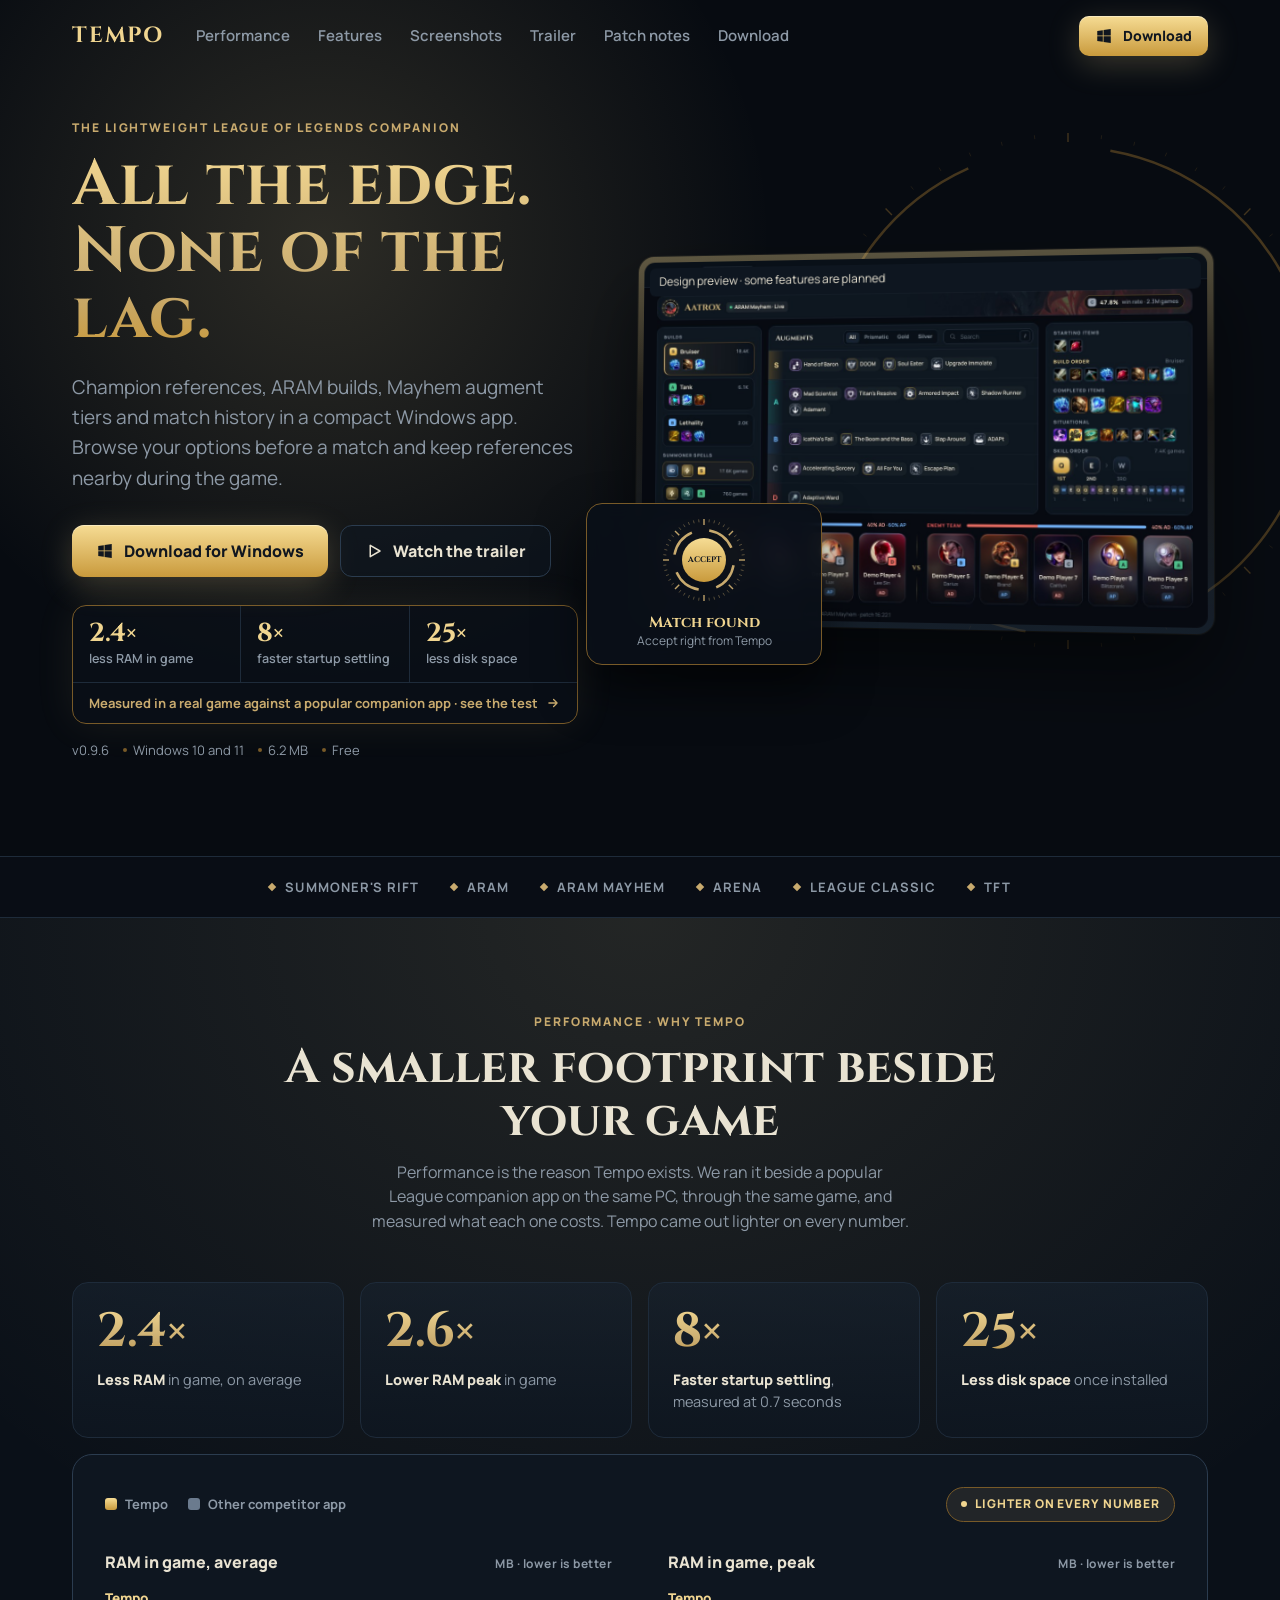
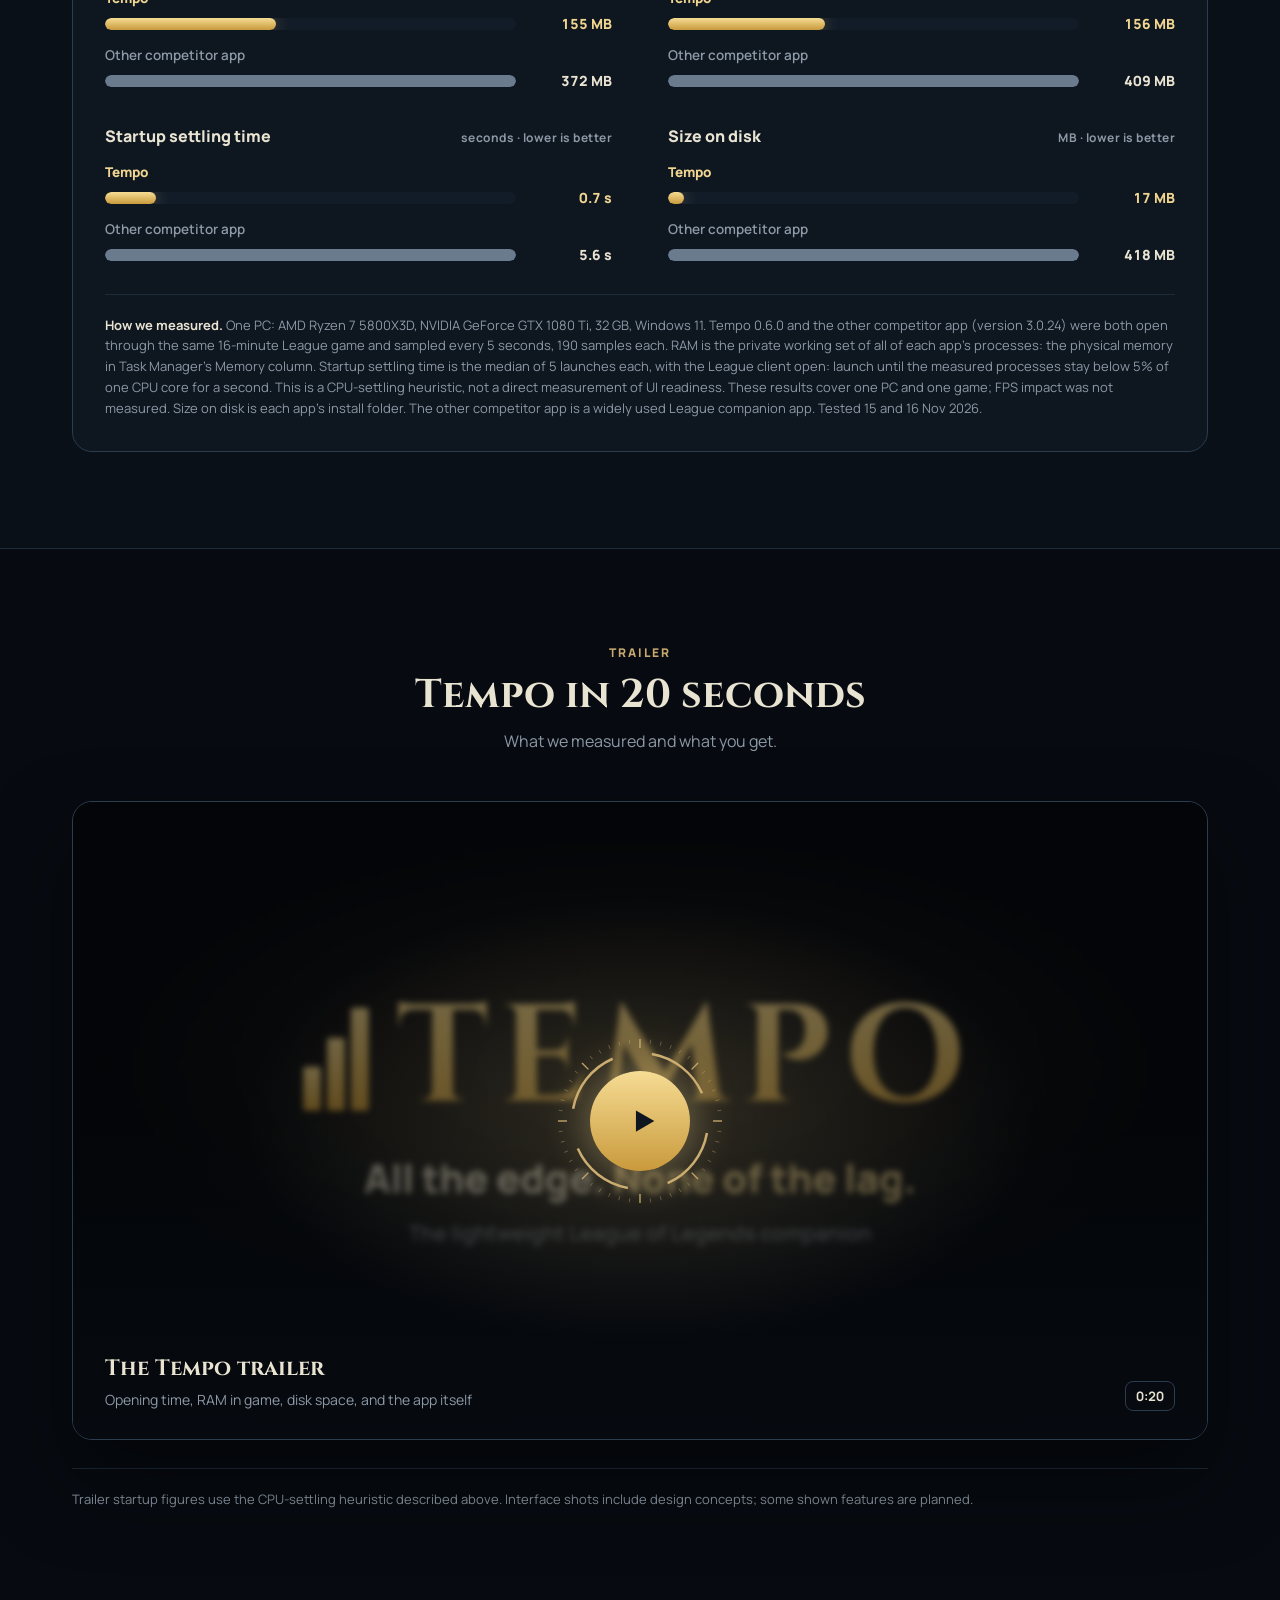
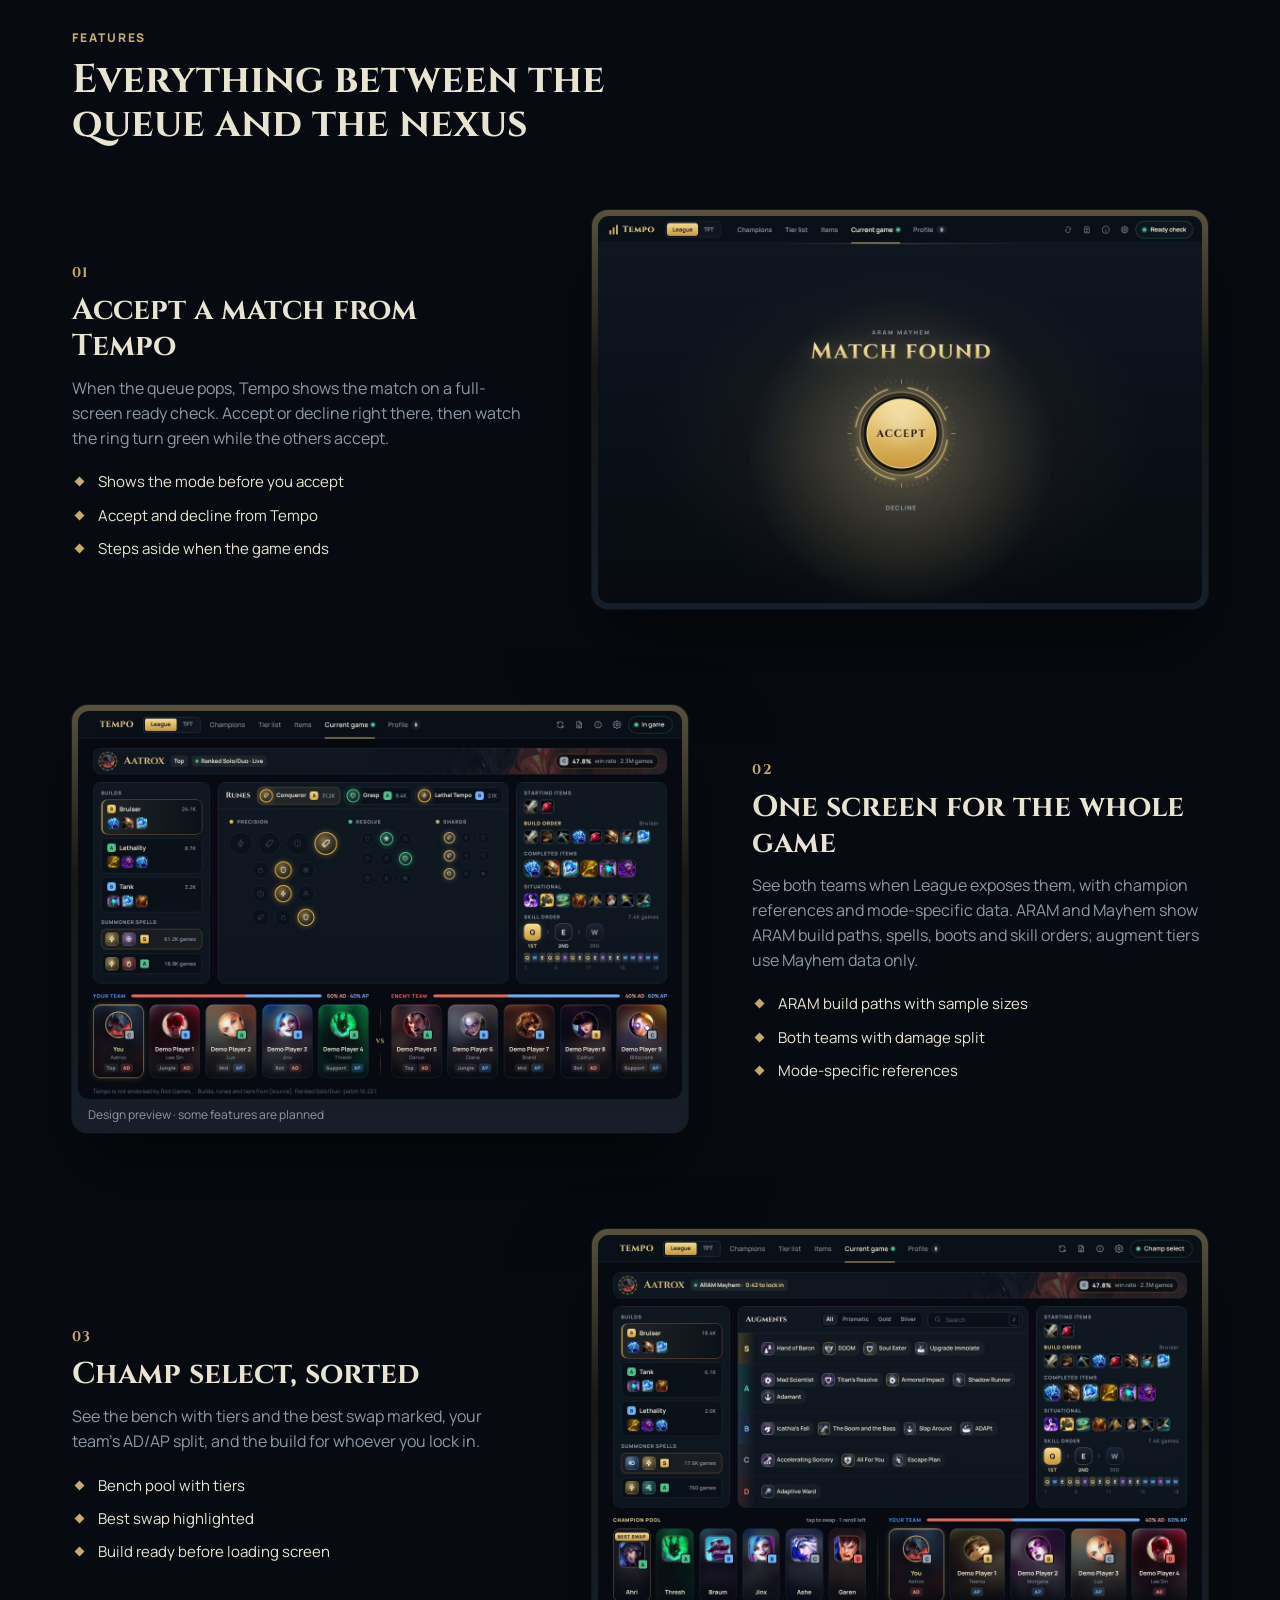
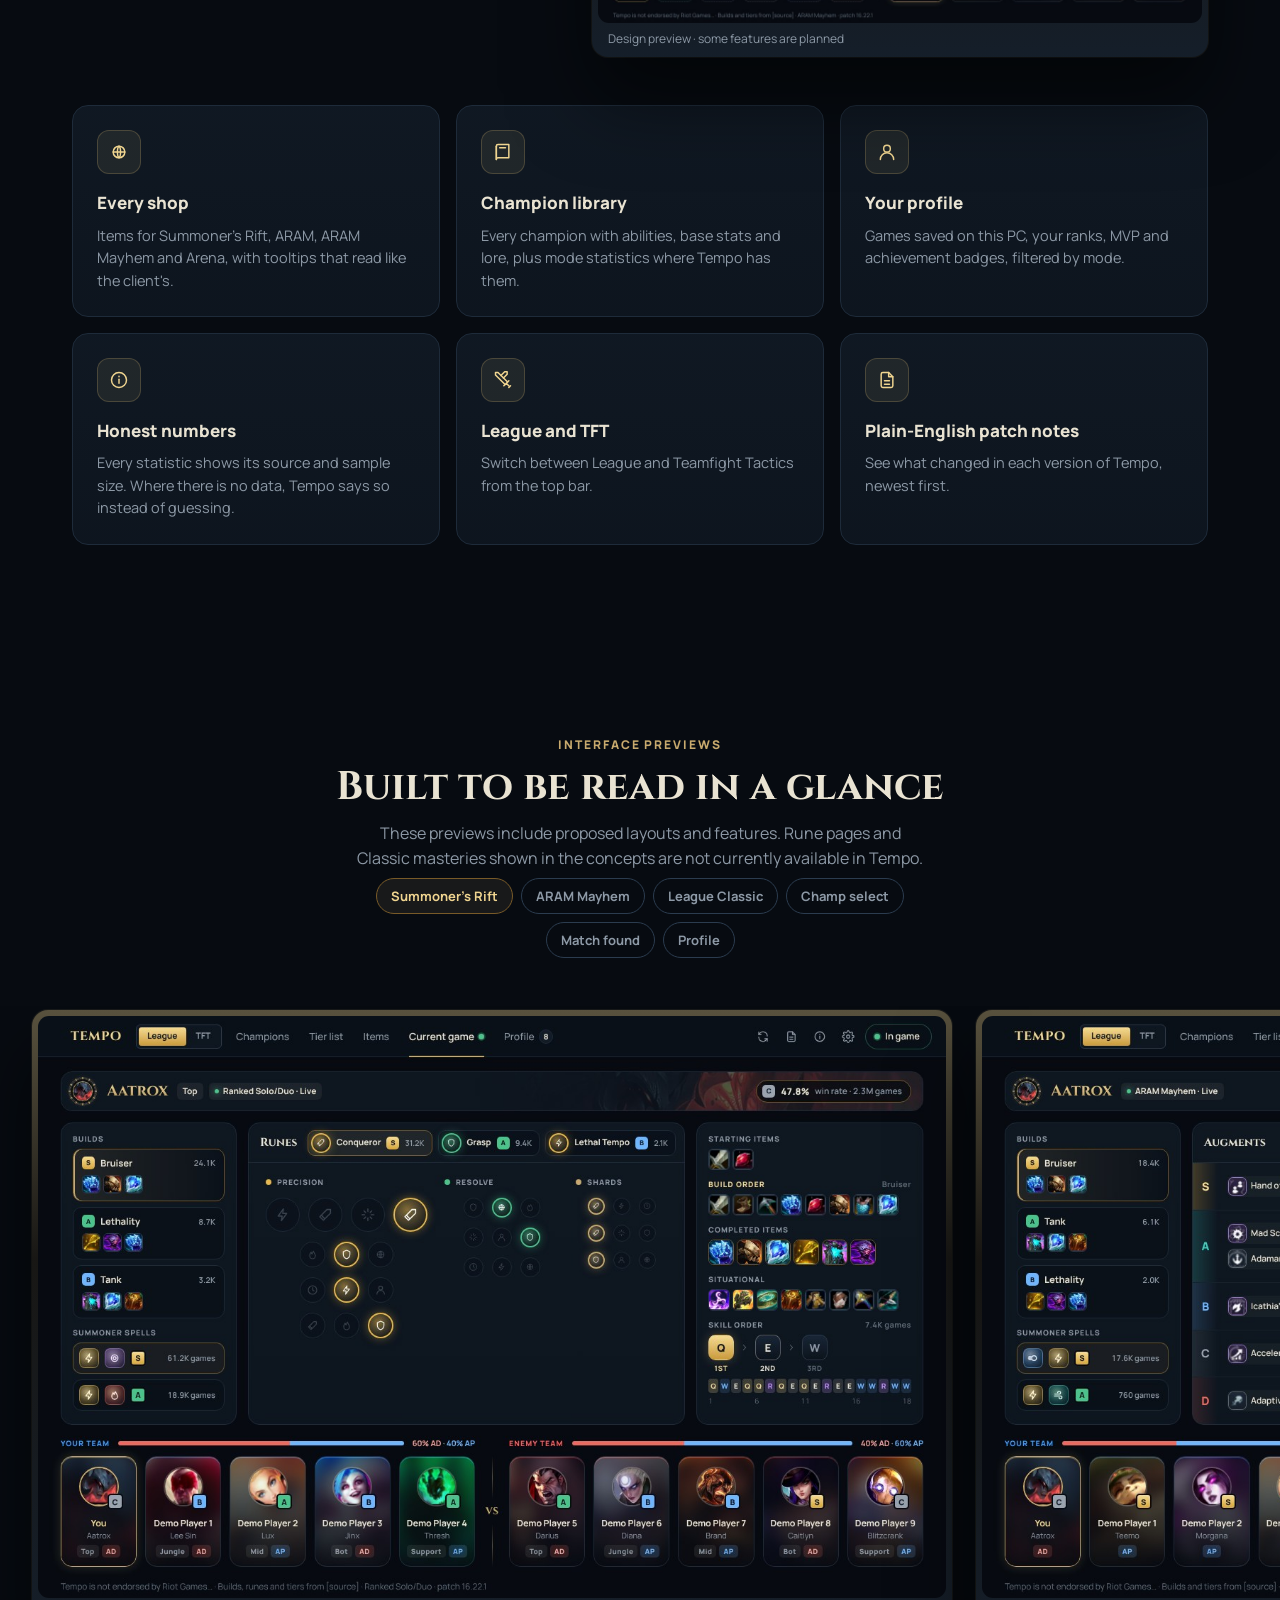
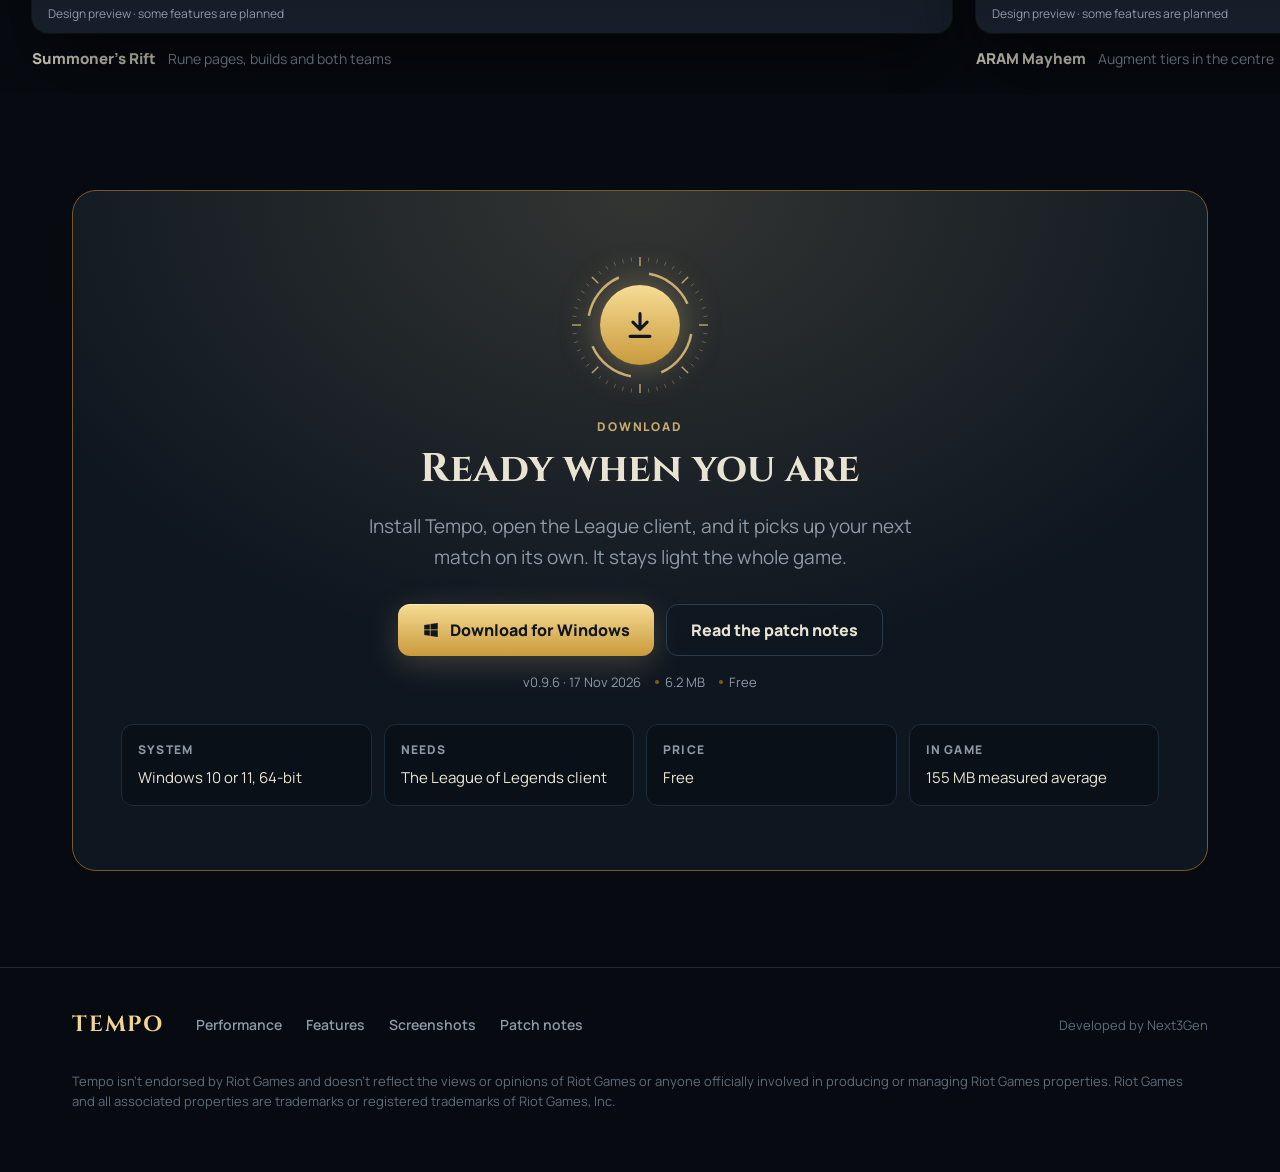
==== index.html @ dfb894b4 "Landing page from tempo be89fff" ====
<!doctype html>
<html lang="en">
<head>
<meta charset="utf-8">
<meta name="viewport" content="width=device-width, initial-scale=1">
<title>Tempo · the lightweight League of Legends companion</title>
<meta name="description" content="Tempo is a free, lightweight League of Legends companion for Windows: champion references, ARAM builds, Mayhem augment tiers and match history.">
<link rel="icon" href="img/icon.png">
<link rel="stylesheet" href="style.css">
</head>
<body>

<div class="lp-root"><div class="lp"><header class="wrap nav"><a class="brand" href="#top" aria-label="Tempo home">TEMPO</a>
<nav class="nav-links" aria-label="Sections"><a href="#performance">Performance</a><a href="#features">Features</a><a href="#screens">Screenshots</a><a href="#trailer">Trailer</a><a href="patch-notes.html">Patch notes</a><a href="#download">Download</a></nav>
<a class="btn btn-gold btn-sm" href="#download"><svg viewBox="0 0 24 24" aria-hidden="true" fill="currentColor"><path d="M3 5.2 10.4 4.2v7.2H3zM11.4 4.05 21 2.7v8.7h-9.6zM3 12.4h7.4v7.3L3 18.7zM11.4 12.4H21v8.9l-9.6-1.35z"></path></svg>Download</a></header><section class="hero" id="top"><div class="wrap hero-grid">
<div><p class="eyebrow">The lightweight League of Legends companion</p>
<h1 class="h1">All the edge. None of the lag.</h1>
<p class="lead">Champion references, ARAM builds, Mayhem augment tiers and match history in a compact Windows app. Browse your options before a match and keep references nearby during the game.</p>
<div class="ctas"><a class="btn btn-gold " href="https://github.com/ivanhirskyy/tempo-releases/releases/download/v0.9.6/Tempo_0.9.6_x64-setup.exe"><svg viewBox="0 0 24 24" aria-hidden="true" fill="currentColor"><path d="M3 5.2 10.4 4.2v7.2H3zM11.4 4.05 21 2.7v8.7h-9.6zM3 12.4h7.4v7.3L3 18.7zM11.4 12.4H21v8.9l-9.6-1.35z"></path></svg>Download for Windows</a><a class="btn btn-ghost" href="#trailer"><svg viewBox="0 0 24 24" aria-hidden="true" fill="none" stroke="currentColor" stroke-width="2" stroke-linejoin="round"><path d="M7 4.5v15l13-7.5z"></path></svg>Watch the trailer</a></div>
<a class="proof" href="#performance"><span class="pi"><b>2.4×</b><small>less RAM in game</small></span><span class="pi"><b>8×</b><small>faster startup settling</small></span><span class="pi"><b>25×</b><small>less disk space</small></span><span class="pl">Measured in a real game against a popular companion app · see the test<svg viewBox="0 0 24 24" aria-hidden="true" fill="none" stroke="currentColor" stroke-width="2.2" stroke-linecap="round" stroke-linejoin="round"><path d="M5 12h14M13 6l6 6-6 6"></path></svg></span></a>
<div class="meta"><span>v0.9.6</span><span>Windows 10 and 11</span><span>6.2 MB</span><span>Free</span></div>
<p class="phone-note">On your phone? Open this page on your Windows PC to install.</p></div>
<div class="hero-vis"><svg class="ring-bg" viewBox="0 0 520 520" width="520" height="520" aria-hidden="true" style="display:block"><line x1="260.00" y1="11.00" x2="260.00" y2="2.00" stroke="currentColor" stroke-opacity="0.95" stroke-width="1.4"></line><line x1="293.15" y1="8.17" x2="293.68" y2="4.21" stroke="currentColor" stroke-opacity="0.4" stroke-width="1"></line><line x1="325.74" y1="14.65" x2="326.78" y2="10.79" stroke="currentColor" stroke-opacity="0.4" stroke-width="1"></line><line x1="357.20" y1="25.33" x2="358.73" y2="21.64" stroke="currentColor" stroke-opacity="0.4" stroke-width="1"></line><line x1="387.00" y1="40.03" x2="389.00" y2="36.57" stroke="currentColor" stroke-opacity="0.4" stroke-width="1"></line><line x1="414.63" y1="58.49" x2="417.06" y2="55.31" stroke="currentColor" stroke-opacity="0.4" stroke-width="1"></line><line x1="436.07" y1="83.93" x2="442.43" y2="77.57" stroke="currentColor" stroke-opacity="0.95" stroke-width="1.4"></line><line x1="461.51" y1="105.37" x2="464.69" y2="102.94" stroke="currentColor" stroke-opacity="0.4" stroke-width="1"></line><line x1="479.97" y1="133.00" x2="483.43" y2="131.00" stroke="currentColor" stroke-opacity="0.4" stroke-width="1"></line><line x1="494.67" y1="162.80" x2="498.36" y2="161.27" stroke="currentColor" stroke-opacity="0.4" stroke-width="1"></line><line x1="505.35" y1="194.26" x2="509.21" y2="193.22" stroke="currentColor" stroke-opacity="0.4" stroke-width="1"></line><line x1="511.83" y1="226.85" x2="515.79" y2="226.32" stroke="currentColor" stroke-opacity="0.4" stroke-width="1"></line><line x1="509.00" y1="260.00" x2="518.00" y2="260.00" stroke="currentColor" stroke-opacity="0.95" stroke-width="1.4"></line><line x1="511.83" y1="293.15" x2="515.79" y2="293.68" stroke="currentColor" stroke-opacity="0.4" stroke-width="1"></line><line x1="505.35" y1="325.74" x2="509.21" y2="326.78" stroke="currentColor" stroke-opacity="0.4" stroke-width="1"></line><line x1="494.67" y1="357.20" x2="498.36" y2="358.73" stroke="currentColor" stroke-opacity="0.4" stroke-width="1"></line><line x1="479.97" y1="387.00" x2="483.43" y2="389.00" stroke="currentColor" stroke-opacity="0.4" stroke-width="1"></line><line x1="461.51" y1="414.63" x2="464.69" y2="417.06" stroke="currentColor" stroke-opacity="0.4" stroke-width="1"></line><line x1="436.07" y1="436.07" x2="442.43" y2="442.43" stroke="currentColor" stroke-opacity="0.95" stroke-width="1.4"></line><line x1="414.63" y1="461.51" x2="417.06" y2="464.69" stroke="currentColor" stroke-opacity="0.4" stroke-width="1"></line><line x1="387.00" y1="479.97" x2="389.00" y2="483.43" stroke="currentColor" stroke-opacity="0.4" stroke-width="1"></line><line x1="357.20" y1="494.67" x2="358.73" y2="498.36" stroke="currentColor" stroke-opacity="0.4" stroke-width="1"></line><line x1="325.74" y1="505.35" x2="326.78" y2="509.21" stroke="currentColor" stroke-opacity="0.4" stroke-width="1"></line><line x1="293.15" y1="511.83" x2="293.68" y2="515.79" stroke="currentColor" stroke-opacity="0.4" stroke-width="1"></line><line x1="260.00" y1="509.00" x2="260.00" y2="518.00" stroke="currentColor" stroke-opacity="0.95" stroke-width="1.4"></line><line x1="226.85" y1="511.83" x2="226.32" y2="515.79" stroke="currentColor" stroke-opacity="0.4" stroke-width="1"></line><line x1="194.26" y1="505.35" x2="193.22" y2="509.21" stroke="currentColor" stroke-opacity="0.4" stroke-width="1"></line><line x1="162.80" y1="494.67" x2="161.27" y2="498.36" stroke="currentColor" stroke-opacity="0.4" stroke-width="1"></line><line x1="133.00" y1="479.97" x2="131.00" y2="483.43" stroke="currentColor" stroke-opacity="0.4" stroke-width="1"></line><line x1="105.37" y1="461.51" x2="102.94" y2="464.69" stroke="currentColor" stroke-opacity="0.4" stroke-width="1"></line><line x1="83.93" y1="436.07" x2="77.57" y2="442.43" stroke="currentColor" stroke-opacity="0.95" stroke-width="1.4"></line><line x1="58.49" y1="414.63" x2="55.31" y2="417.06" stroke="currentColor" stroke-opacity="0.4" stroke-width="1"></line><line x1="40.03" y1="387.00" x2="36.57" y2="389.00" stroke="currentColor" stroke-opacity="0.4" stroke-width="1"></line><line x1="25.33" y1="357.20" x2="21.64" y2="358.73" stroke="currentColor" stroke-opacity="0.4" stroke-width="1"></line><line x1="14.65" y1="325.74" x2="10.79" y2="326.78" stroke="currentColor" stroke-opacity="0.4" stroke-width="1"></line><line x1="8.17" y1="293.15" x2="4.21" y2="293.68" stroke="currentColor" stroke-opacity="0.4" stroke-width="1"></line><line x1="11.00" y1="260.00" x2="2.00" y2="260.00" stroke="currentColor" stroke-opacity="0.95" stroke-width="1.4"></line><line x1="8.17" y1="226.85" x2="4.21" y2="226.32" stroke="currentColor" stroke-opacity="0.4" stroke-width="1"></line><line x1="14.65" y1="194.26" x2="10.79" y2="193.22" stroke="currentColor" stroke-opacity="0.4" stroke-width="1"></line><line x1="25.33" y1="162.80" x2="21.64" y2="161.27" stroke="currentColor" stroke-opacity="0.4" stroke-width="1"></line><line x1="40.03" y1="133.00" x2="36.57" y2="131.00" stroke="currentColor" stroke-opacity="0.4" stroke-width="1"></line><line x1="58.49" y1="105.37" x2="55.31" y2="102.94" stroke="currentColor" stroke-opacity="0.4" stroke-width="1"></line><line x1="83.93" y1="83.93" x2="77.57" y2="77.57" stroke="currentColor" stroke-opacity="0.95" stroke-width="1.4"></line><line x1="105.37" y1="58.49" x2="102.94" y2="55.31" stroke="currentColor" stroke-opacity="0.4" stroke-width="1"></line><line x1="133.00" y1="40.03" x2="131.00" y2="36.57" stroke="currentColor" stroke-opacity="0.4" stroke-width="1"></line><line x1="162.80" y1="25.33" x2="161.27" y2="21.64" stroke="currentColor" stroke-opacity="0.4" stroke-width="1"></line><line x1="194.26" y1="14.65" x2="193.22" y2="10.79" stroke="currentColor" stroke-opacity="0.4" stroke-width="1"></line><line x1="226.85" y1="8.17" x2="226.32" y2="4.21" stroke="currentColor" stroke-opacity="0.4" stroke-width="1"></line><circle cx="260.0" cy="260.0" r="244.0" fill="none" stroke="currentColor" stroke-width="2.5" stroke-dasharray="237.6 145.6" transform="rotate(-80 260.0 260.0)"></circle></svg><div class="shot-frame concept-frame"><img src="img/mayhem.jpg" alt="Design preview: Tempo during an ARAM Mayhem match: build, augment tiers and both teams"></div>
<div class="pop" aria-hidden="true"><div class="ring-mini"><svg viewBox="0 0 84 84" width="84" height="84" aria-hidden="true" style="display:block"><line x1="42.00" y1="7.00" x2="42.00" y2="1.00" stroke="currentColor" stroke-opacity="0.95" stroke-width="1.4"></line><line x1="46.96" y1="4.33" x2="47.35" y2="1.35" stroke="currentColor" stroke-opacity="0.4" stroke-width="1"></line><line x1="51.84" y1="5.29" x2="52.61" y2="2.40" stroke="currentColor" stroke-opacity="0.4" stroke-width="1"></line><line x1="56.54" y1="6.89" x2="57.69" y2="4.12" stroke="currentColor" stroke-opacity="0.4" stroke-width="1"></line><line x1="61.00" y1="9.09" x2="62.50" y2="6.49" stroke="currentColor" stroke-opacity="0.4" stroke-width="1"></line><line x1="65.13" y1="11.85" x2="66.96" y2="9.47" stroke="currentColor" stroke-opacity="0.4" stroke-width="1"></line><line x1="66.75" y1="17.25" x2="70.99" y2="13.01" stroke="currentColor" stroke-opacity="0.95" stroke-width="1.4"></line><line x1="72.15" y1="18.87" x2="74.53" y2="17.04" stroke="currentColor" stroke-opacity="0.4" stroke-width="1"></line><line x1="74.91" y1="23.00" x2="77.51" y2="21.50" stroke="currentColor" stroke-opacity="0.4" stroke-width="1"></line><line x1="77.11" y1="27.46" x2="79.88" y2="26.31" stroke="currentColor" stroke-opacity="0.4" stroke-width="1"></line><line x1="78.71" y1="32.16" x2="81.60" y2="31.39" stroke="currentColor" stroke-opacity="0.4" stroke-width="1"></line><line x1="79.67" y1="37.04" x2="82.65" y2="36.65" stroke="currentColor" stroke-opacity="0.4" stroke-width="1"></line><line x1="77.00" y1="42.00" x2="83.00" y2="42.00" stroke="currentColor" stroke-opacity="0.95" stroke-width="1.4"></line><line x1="79.67" y1="46.96" x2="82.65" y2="47.35" stroke="currentColor" stroke-opacity="0.4" stroke-width="1"></line><line x1="78.71" y1="51.84" x2="81.60" y2="52.61" stroke="currentColor" stroke-opacity="0.4" stroke-width="1"></line><line x1="77.11" y1="56.54" x2="79.88" y2="57.69" stroke="currentColor" stroke-opacity="0.4" stroke-width="1"></line><line x1="74.91" y1="61.00" x2="77.51" y2="62.50" stroke="currentColor" stroke-opacity="0.4" stroke-width="1"></line><line x1="72.15" y1="65.13" x2="74.53" y2="66.96" stroke="currentColor" stroke-opacity="0.4" stroke-width="1"></line><line x1="66.75" y1="66.75" x2="70.99" y2="70.99" stroke="currentColor" stroke-opacity="0.95" stroke-width="1.4"></line><line x1="65.13" y1="72.15" x2="66.96" y2="74.53" stroke="currentColor" stroke-opacity="0.4" stroke-width="1"></line><line x1="61.00" y1="74.91" x2="62.50" y2="77.51" stroke="currentColor" stroke-opacity="0.4" stroke-width="1"></line><line x1="56.54" y1="77.11" x2="57.69" y2="79.88" stroke="currentColor" stroke-opacity="0.4" stroke-width="1"></line><line x1="51.84" y1="78.71" x2="52.61" y2="81.60" stroke="currentColor" stroke-opacity="0.4" stroke-width="1"></line><line x1="46.96" y1="79.67" x2="47.35" y2="82.65" stroke="currentColor" stroke-opacity="0.4" stroke-width="1"></line><line x1="42.00" y1="77.00" x2="42.00" y2="83.00" stroke="currentColor" stroke-opacity="0.95" stroke-width="1.4"></line><line x1="37.04" y1="79.67" x2="36.65" y2="82.65" stroke="currentColor" stroke-opacity="0.4" stroke-width="1"></line><line x1="32.16" y1="78.71" x2="31.39" y2="81.60" stroke="currentColor" stroke-opacity="0.4" stroke-width="1"></line><line x1="27.46" y1="77.11" x2="26.31" y2="79.88" stroke="currentColor" stroke-opacity="0.4" stroke-width="1"></line><line x1="23.00" y1="74.91" x2="21.50" y2="77.51" stroke="currentColor" stroke-opacity="0.4" stroke-width="1"></line><line x1="18.87" y1="72.15" x2="17.04" y2="74.53" stroke="currentColor" stroke-opacity="0.4" stroke-width="1"></line><line x1="17.25" y1="66.75" x2="13.01" y2="70.99" stroke="currentColor" stroke-opacity="0.95" stroke-width="1.4"></line><line x1="11.85" y1="65.13" x2="9.47" y2="66.96" stroke="currentColor" stroke-opacity="0.4" stroke-width="1"></line><line x1="9.09" y1="61.00" x2="6.49" y2="62.50" stroke="currentColor" stroke-opacity="0.4" stroke-width="1"></line><line x1="6.89" y1="56.54" x2="4.12" y2="57.69" stroke="currentColor" stroke-opacity="0.4" stroke-width="1"></line><line x1="5.29" y1="51.84" x2="2.40" y2="52.61" stroke="currentColor" stroke-opacity="0.4" stroke-width="1"></line><line x1="4.33" y1="46.96" x2="1.35" y2="47.35" stroke="currentColor" stroke-opacity="0.4" stroke-width="1"></line><line x1="7.00" y1="42.00" x2="1.00" y2="42.00" stroke="currentColor" stroke-opacity="0.95" stroke-width="1.4"></line><line x1="4.33" y1="37.04" x2="1.35" y2="36.65" stroke="currentColor" stroke-opacity="0.4" stroke-width="1"></line><line x1="5.29" y1="32.16" x2="2.40" y2="31.39" stroke="currentColor" stroke-opacity="0.4" stroke-width="1"></line><line x1="6.89" y1="27.46" x2="4.12" y2="26.31" stroke="currentColor" stroke-opacity="0.4" stroke-width="1"></line><line x1="9.09" y1="23.00" x2="6.49" y2="21.50" stroke="currentColor" stroke-opacity="0.4" stroke-width="1"></line><line x1="11.85" y1="18.87" x2="9.47" y2="17.04" stroke="currentColor" stroke-opacity="0.4" stroke-width="1"></line><line x1="17.25" y1="17.25" x2="13.01" y2="13.01" stroke="currentColor" stroke-opacity="0.95" stroke-width="1.4"></line><line x1="18.87" y1="11.85" x2="17.04" y2="9.47" stroke="currentColor" stroke-opacity="0.4" stroke-width="1"></line><line x1="23.00" y1="9.09" x2="21.50" y2="6.49" stroke="currentColor" stroke-opacity="0.4" stroke-width="1"></line><line x1="27.46" y1="6.89" x2="26.31" y2="4.12" stroke="currentColor" stroke-opacity="0.4" stroke-width="1"></line><line x1="32.16" y1="5.29" x2="31.39" y2="2.40" stroke="currentColor" stroke-opacity="0.4" stroke-width="1"></line><line x1="37.04" y1="4.33" x2="36.65" y2="1.35" stroke="currentColor" stroke-opacity="0.4" stroke-width="1"></line><circle cx="42.0" cy="42.0" r="30" fill="none" stroke="currentColor" stroke-width="2.5" stroke-dasharray="29.2 17.9" transform="rotate(-80 42.0 42.0)"></circle></svg><b>ACCEPT</b></div><p><strong>Match found</strong>Accept right from Tempo</p></div></div>
</div></section><div class="strip" aria-label="Works with"><div class="wrap"><span><i></i>Summoner's Rift</span><span><i></i>ARAM</span><span><i></i>ARAM Mayhem</span><span><i></i>Arena</span><span><i></i>League Classic</span><span><i></i>TFT</span></div></div><section class="section perf-band" id="performance"><div class="wrap">
<div class="sec-head center"><p class="eyebrow">Performance · why Tempo</p><h2 class="h2">A smaller footprint beside your game</h2><p class="body">Performance is the reason Tempo exists. We ran it beside a popular League companion app on the same PC, through the same game, and measured what each one costs. Tempo came out lighter on every number.</p></div>
<div class="perf-tiles"><div class="ptile"><span class="big">2.4×</span><p><b>Less RAM</b> in game, on average</p></div><div class="ptile"><span class="big">2.6×</span><p><b>Lower RAM peak</b> in game</p></div><div class="ptile"><span class="big">8×</span><p><b>Faster startup settling</b>, measured at 0.7 seconds</p></div><div class="ptile"><span class="big">25×</span><p><b>Less disk space</b> once installed</p></div></div>
<div class="pcard"><div class="pcard-head"><div class="pkey"><span><i class="t"></i>Tempo</span><span><i class="a"></i>Other competitor app</span></div><span class="verdict">Lighter on every number</span></div>
<div class="pgrid">
<div class="pmetric"><h3>RAM in game, average<small>MB · lower is better</small></h3><div class="prows"><div class="prow t"><span class="n">Tempo</span><div class="ptrack "><div class="pfill" style="width: 41.7%"></div></div><span class="v">155 MB</span></div><div class="prow a"><span class="n">Other competitor app</span><div class="ptrack "><div class="pfill" style="width: 100.0%"></div></div><span class="v">372 MB</span></div></div></div>
<div class="pmetric"><h3>RAM in game, peak<small>MB · lower is better</small></h3><div class="prows"><div class="prow t"><span class="n">Tempo</span><div class="ptrack "><div class="pfill" style="width: 38.1%"></div></div><span class="v">156 MB</span></div><div class="prow a"><span class="n">Other competitor app</span><div class="ptrack "><div class="pfill" style="width: 100.0%"></div></div><span class="v">409 MB</span></div></div></div>
<div class="pmetric"><h3>Startup settling time<small>seconds · lower is better</small></h3><div class="prows"><div class="prow t"><span class="n">Tempo</span><div class="ptrack "><div class="pfill" style="width: 12.4%"></div></div><span class="v">0.7 s</span></div><div class="prow a"><span class="n">Other competitor app</span><div class="ptrack "><div class="pfill" style="width: 100.0%"></div></div><span class="v">5.6 s</span></div></div></div>
<div class="pmetric"><h3>Size on disk<small>MB · lower is better</small></h3><div class="prows"><div class="prow t"><span class="n">Tempo</span><div class="ptrack "><div class="pfill" style="width: 4.0%"></div></div><span class="v">17 MB</span></div><div class="prow a"><span class="n">Other competitor app</span><div class="ptrack "><div class="pfill" style="width: 100.0%"></div></div><span class="v">418 MB</span></div></div></div>
</div>
<p class="pnote"><b>How we measured.</b> One PC: AMD Ryzen 7 5800X3D, NVIDIA GeForce GTX 1080 Ti, 32 GB, Windows 11. Tempo 0.6.0 and the other competitor app (version 3.0.24) were both open through the same 16-minute League game and sampled every 5 seconds, 190 samples each. RAM is the private working set of all of each app’s processes: the physical memory in Task Manager’s Memory column. Startup settling time is the median of 5 launches each, with the League client open: launch until the measured processes stay below 5% of one CPU core for a second. This is a CPU-settling heuristic, not a direct measurement of UI readiness. These results cover one PC and one game; FPS impact was not measured. Size on disk is each app’s install folder. The other competitor app is a widely used League companion app. Tested 15 and 16 Nov 2026.</p></div>
</div></section><section class="section" id="trailer"><div class="wrap">
<div class="sec-head center"><p class="eyebrow">Trailer</p><h2 class="h2">Tempo in 20 seconds</h2><p class="body">What we measured and what you get.</p></div>
<div class="trailer"><video src="media/tempo-trailer.mp4" poster="img/trailer-poster.jpg" preload="none" playsinline hidden></video><div class="vbar" hidden><button class="vbtn vplay" type="button" aria-label="Pause"><svg class="i-play" viewBox="0 0 24 24" aria-hidden="true"><path d="M7 4.5v15l13-7.5z" fill="currentColor"/></svg><svg class="i-pause" viewBox="0 0 24 24" aria-hidden="true"><path d="M6.5 4.5h4v15h-4zM13.5 4.5h4v15h-4z" fill="currentColor"/></svg></button><span class="vtime" aria-hidden="true"><b>0:00</b> / 0:20</span><input class="vseek" type="range" min="0" max="20" step="0.01" value="0" aria-label="Seek in the trailer"><button class="vbtn vmute" type="button" aria-label="Mute"><svg class="i-sound" viewBox="0 0 24 24" aria-hidden="true"><path d="M4 9.5v5h3.5l5 4v-13l-5 4z" fill="currentColor"/><path d="M16 8.5a5 5 0 0 1 0 7M18.5 6a8.5 8.5 0 0 1 0 12" fill="none" stroke="currentColor" stroke-width="1.8" stroke-linecap="round"/></svg><svg class="i-muted" viewBox="0 0 24 24" aria-hidden="true"><path d="M4 9.5v5h3.5l5 4v-13l-5 4z" fill="currentColor"/><path d="M16.5 9.5l5 5M21.5 9.5l-5 5" fill="none" stroke="currentColor" stroke-width="1.8" stroke-linecap="round"/></svg></button><button class="vbtn vfull" type="button" aria-label="Full screen"><svg class="" viewBox="0 0 24 24" aria-hidden="true"><path d="M4 9V4h5M15 4h5v5M20 15v5h-5M9 20H4v-5" fill="none" stroke="currentColor" stroke-width="1.8" stroke-linecap="round" stroke-linejoin="round"/></svg></button></div><img src="img/trailer-poster.jpg" alt="Trailer poster: the Tempo name with All the edge, none of the lag"><div class="veil"></div>
<button class="play" aria-label="Play the Tempo trailer"><svg class="ticks" viewBox="0 0 168 168" width="168" height="168" aria-hidden="true" style="display:block"><line x1="84.00" y1="11.00" x2="84.00" y2="2.00" stroke="currentColor" stroke-opacity="0.95" stroke-width="1.4"></line><line x1="94.18" y1="6.67" x2="94.70" y2="2.70" stroke="currentColor" stroke-opacity="0.4" stroke-width="1"></line><line x1="104.19" y1="8.66" x2="105.22" y2="4.79" stroke="currentColor" stroke-opacity="0.4" stroke-width="1"></line><line x1="113.85" y1="11.94" x2="115.38" y2="8.24" stroke="currentColor" stroke-opacity="0.4" stroke-width="1"></line><line x1="123.00" y1="16.45" x2="125.00" y2="12.99" stroke="currentColor" stroke-opacity="0.4" stroke-width="1"></line><line x1="131.48" y1="22.12" x2="133.92" y2="18.95" stroke="currentColor" stroke-opacity="0.4" stroke-width="1"></line><line x1="135.62" y1="32.38" x2="141.98" y2="26.02" stroke="currentColor" stroke-opacity="0.95" stroke-width="1.4"></line><line x1="145.88" y1="36.52" x2="149.05" y2="34.08" stroke="currentColor" stroke-opacity="0.4" stroke-width="1"></line><line x1="151.55" y1="45.00" x2="155.01" y2="43.00" stroke="currentColor" stroke-opacity="0.4" stroke-width="1"></line><line x1="156.06" y1="54.15" x2="159.76" y2="52.62" stroke="currentColor" stroke-opacity="0.4" stroke-width="1"></line><line x1="159.34" y1="63.81" x2="163.21" y2="62.78" stroke="currentColor" stroke-opacity="0.4" stroke-width="1"></line><line x1="161.33" y1="73.82" x2="165.30" y2="73.30" stroke="currentColor" stroke-opacity="0.4" stroke-width="1"></line><line x1="157.00" y1="84.00" x2="166.00" y2="84.00" stroke="currentColor" stroke-opacity="0.95" stroke-width="1.4"></line><line x1="161.33" y1="94.18" x2="165.30" y2="94.70" stroke="currentColor" stroke-opacity="0.4" stroke-width="1"></line><line x1="159.34" y1="104.19" x2="163.21" y2="105.22" stroke="currentColor" stroke-opacity="0.4" stroke-width="1"></line><line x1="156.06" y1="113.85" x2="159.76" y2="115.38" stroke="currentColor" stroke-opacity="0.4" stroke-width="1"></line><line x1="151.55" y1="123.00" x2="155.01" y2="125.00" stroke="currentColor" stroke-opacity="0.4" stroke-width="1"></line><line x1="145.88" y1="131.48" x2="149.05" y2="133.92" stroke="currentColor" stroke-opacity="0.4" stroke-width="1"></line><line x1="135.62" y1="135.62" x2="141.98" y2="141.98" stroke="currentColor" stroke-opacity="0.95" stroke-width="1.4"></line><line x1="131.48" y1="145.88" x2="133.92" y2="149.05" stroke="currentColor" stroke-opacity="0.4" stroke-width="1"></line><line x1="123.00" y1="151.55" x2="125.00" y2="155.01" stroke="currentColor" stroke-opacity="0.4" stroke-width="1"></line><line x1="113.85" y1="156.06" x2="115.38" y2="159.76" stroke="currentColor" stroke-opacity="0.4" stroke-width="1"></line><line x1="104.19" y1="159.34" x2="105.22" y2="163.21" stroke="currentColor" stroke-opacity="0.4" stroke-width="1"></line><line x1="94.18" y1="161.33" x2="94.70" y2="165.30" stroke="currentColor" stroke-opacity="0.4" stroke-width="1"></line><line x1="84.00" y1="157.00" x2="84.00" y2="166.00" stroke="currentColor" stroke-opacity="0.95" stroke-width="1.4"></line><line x1="73.82" y1="161.33" x2="73.30" y2="165.30" stroke="currentColor" stroke-opacity="0.4" stroke-width="1"></line><line x1="63.81" y1="159.34" x2="62.78" y2="163.21" stroke="currentColor" stroke-opacity="0.4" stroke-width="1"></line><line x1="54.15" y1="156.06" x2="52.62" y2="159.76" stroke="currentColor" stroke-opacity="0.4" stroke-width="1"></line><line x1="45.00" y1="151.55" x2="43.00" y2="155.01" stroke="currentColor" stroke-opacity="0.4" stroke-width="1"></line><line x1="36.52" y1="145.88" x2="34.08" y2="149.05" stroke="currentColor" stroke-opacity="0.4" stroke-width="1"></line><line x1="32.38" y1="135.62" x2="26.02" y2="141.98" stroke="currentColor" stroke-opacity="0.95" stroke-width="1.4"></line><line x1="22.12" y1="131.48" x2="18.95" y2="133.92" stroke="currentColor" stroke-opacity="0.4" stroke-width="1"></line><line x1="16.45" y1="123.00" x2="12.99" y2="125.00" stroke="currentColor" stroke-opacity="0.4" stroke-width="1"></line><line x1="11.94" y1="113.85" x2="8.24" y2="115.38" stroke="currentColor" stroke-opacity="0.4" stroke-width="1"></line><line x1="8.66" y1="104.19" x2="4.79" y2="105.22" stroke="currentColor" stroke-opacity="0.4" stroke-width="1"></line><line x1="6.67" y1="94.18" x2="2.70" y2="94.70" stroke="currentColor" stroke-opacity="0.4" stroke-width="1"></line><line x1="11.00" y1="84.00" x2="2.00" y2="84.00" stroke="currentColor" stroke-opacity="0.95" stroke-width="1.4"></line><line x1="6.67" y1="73.82" x2="2.70" y2="73.30" stroke="currentColor" stroke-opacity="0.4" stroke-width="1"></line><line x1="8.66" y1="63.81" x2="4.79" y2="62.78" stroke="currentColor" stroke-opacity="0.4" stroke-width="1"></line><line x1="11.94" y1="54.15" x2="8.24" y2="52.62" stroke="currentColor" stroke-opacity="0.4" stroke-width="1"></line><line x1="16.45" y1="45.00" x2="12.99" y2="43.00" stroke="currentColor" stroke-opacity="0.4" stroke-width="1"></line><line x1="22.12" y1="36.52" x2="18.95" y2="34.08" stroke="currentColor" stroke-opacity="0.4" stroke-width="1"></line><line x1="32.38" y1="32.38" x2="26.02" y2="26.02" stroke="currentColor" stroke-opacity="0.95" stroke-width="1.4"></line><line x1="36.52" y1="22.12" x2="34.08" y2="18.95" stroke="currentColor" stroke-opacity="0.4" stroke-width="1"></line><line x1="45.00" y1="16.45" x2="43.00" y2="12.99" stroke="currentColor" stroke-opacity="0.4" stroke-width="1"></line><line x1="54.15" y1="11.94" x2="52.62" y2="8.24" stroke="currentColor" stroke-opacity="0.4" stroke-width="1"></line><line x1="63.81" y1="8.66" x2="62.78" y2="4.79" stroke="currentColor" stroke-opacity="0.4" stroke-width="1"></line><line x1="73.82" y1="6.67" x2="73.30" y2="2.70" stroke="currentColor" stroke-opacity="0.4" stroke-width="1"></line><circle cx="84.0" cy="84.0" r="68.0" fill="none" stroke="currentColor" stroke-width="2.5" stroke-dasharray="66.2 40.6" transform="rotate(-80 84.0 84.0)"></circle></svg><span class="disc"><svg viewBox="0 0 24 24" aria-hidden="true"><path d="M7 4.5v15l13-7.5z"></path></svg></span></button>
<div class="cap"><div><b>The Tempo trailer</b><br><span>Opening time, RAM in game, disk space, and the app itself</span></div><span class="len">0:20</span></div></div>
<p class="pnote vstatus" role="status" hidden></p><p class="pnote">Trailer startup figures use the CPU-settling heuristic described above. Interface shots include design concepts; some shown features are planned.</p></div></section><section class="section" id="features" style="padding-top:24px"><div class="wrap">
<div class="sec-head"><p class="eyebrow">Features</p><h2 class="h2">Everything between the queue and the nexus</h2></div>
<div class="frows"><div class="frow"><div class="ftext"><span class="num">01</span><h3 class="h3" style="margin-top:8px;font-size:30px">Accept a match from Tempo</h3><p class="body">When the queue pops, Tempo shows the match on a full-screen ready check. Accept or decline right there, then watch the ring turn green while the others accept.</p>
<ul class="ticks-list"><li>Shows the mode before you accept</li><li>Accept and decline from Tempo</li><li>Steps aside when the game ends</li></ul></div><div class="shot-frame"><img src="img/match-found.jpg" alt="The Match found screen with the Accept ring"></div></div><div class="frow flip"><div class="ftext"><span class="num">02</span><h3 class="h3" style="margin-top:8px;font-size:30px">One screen for the whole game</h3><p class="body">See both teams when League exposes them, with champion references and mode-specific data. ARAM and Mayhem show ARAM build paths, spells, boots and skill orders; augment tiers use Mayhem data only.</p>
<ul class="ticks-list"><li>ARAM build paths with sample sizes</li><li>Both teams with damage split</li><li>Mode-specific references</li></ul></div><div class="shot-frame concept-frame"><img src="img/rift.jpg" alt="Design preview: Tempo in a Summoner's Rift game with rune pages"></div></div><div class="frow"><div class="ftext"><span class="num">03</span><h3 class="h3" style="margin-top:8px;font-size:30px">Champ select, sorted</h3><p class="body">See the bench with tiers and the best swap marked, your team's AD/AP split, and the build for whoever you lock in.</p>
<ul class="ticks-list"><li>Bench pool with tiers</li><li>Best swap highlighted</li><li>Build ready before loading screen</li></ul></div><div class="shot-frame concept-frame"><img src="img/champ-select.jpg" alt="Design preview: Champ select with the champion pool and your team"></div></div></div><div class="fgrid"><article class="fcard"><span class="ic"><svg class="t-ico" viewBox="0 0 24 24" aria-hidden="true"><circle cx="12" cy="12" r="7"></circle><path d="M5 12h14M12 5c2.5 2 2.5 12 0 14M12 5c-2.5 2-2.5 12 0 14"></path></svg></span><h3>Every shop</h3><p>Items for Summoner's Rift, ARAM, ARAM Mayhem and Arena, with tooltips that read like the client's.</p></article><article class="fcard"><span class="ic"><svg class="t-ico" viewBox="0 0 24 24" aria-hidden="true"><path d="M4 5a2 2 0 0 1 2-2h13v16H6a2 2 0 0 0-2 2z"></path><path d="M4 21V5"></path><path d="M8 7h7"></path></svg></span><h3>Champion library</h3><p>Every champion with abilities, base stats and lore, plus mode statistics where Tempo has them.</p></article><article class="fcard"><span class="ic"><svg class="t-ico" viewBox="0 0 24 24" aria-hidden="true"><circle cx="12" cy="8" r="4"></circle><path d="M4 21a8 8 0 0 1 16 0"></path></svg></span><h3>Your profile</h3><p>Games saved on this PC, your ranks, MVP and achievement badges, filtered by mode.</p></article><article class="fcard"><span class="ic"><svg class="t-ico" viewBox="0 0 24 24" aria-hidden="true"><circle cx="12" cy="12" r="9"></circle><path d="M12 11v5"></path><path d="M12 7.5v.5"></path></svg></span><h3>Honest numbers</h3><p>Every statistic shows its source and sample size. Where there is no data, Tempo says so instead of guessing.</p></article><article class="fcard"><span class="ic"><svg class="t-ico" viewBox="0 0 24 24" aria-hidden="true"><path d="M14.5 17.5 3 6V3h3l11.5 11.5"></path><path d="M13 19l6-6M16 16l4 4M19 21l2-2"></path><path d="M9.5 6.5 14 2h3v3l-4.5 4.5"></path></svg></span><h3>League and TFT</h3><p>Switch between League and Teamfight Tactics from the top bar.</p></article><article class="fcard"><span class="ic"><svg class="t-ico" viewBox="0 0 24 24" aria-hidden="true"><path d="M14 3H7a2 2 0 0 0-2 2v14a2 2 0 0 0 2 2h10a2 2 0 0 0 2-2V8z"></path><path d="M14 3v5h5"></path><path d="M9 13h6M9 17h6"></path></svg></span><h3>Plain-English patch notes</h3><p>See what changed in each version of Tempo, newest first.</p></article></div></div></section><section class="section" id="screens" style="padding-bottom:64px"><div class="wrap"><div class="sec-head center"><p class="eyebrow">Interface previews</p><h2 class="h2">Built to be read in a glance</h2><p class="body">These previews include proposed layouts and features. Rune pages and Classic masteries shown in the concepts are not currently available in Tempo.</p><nav class="thumbs" aria-label="Screenshots"><a href="#g-rift" class="on">Summoner's Rift</a><a href="#g-mayhem" class="">ARAM Mayhem</a><a href="#g-classic" class="">League Classic</a><a href="#g-cs" class="">Champ select</a><a href="#g-ready" class="">Match found</a><a href="#g-profile" class="">Profile</a></nav></div></div><div class="gal" role="list"><figure id="g-rift" role="listitem"><div class="shot-frame concept-frame"><img src="img/rift.jpg" alt="Design preview: Summoner's Rift: Rune pages, builds and both teams"></div><figcaption><b>Summoner's Rift</b><span>Rune pages, builds and both teams</span></figcaption></figure><figure id="g-mayhem" role="listitem"><div class="shot-frame concept-frame"><img src="img/mayhem.jpg" alt="Design preview: ARAM Mayhem: Augment tiers in the centre"></div><figcaption><b>ARAM Mayhem</b><span>Augment tiers in the centre</span></figcaption></figure><figure id="g-classic" role="listitem"><div class="shot-frame concept-frame"><img src="img/classic.jpg" alt="Design preview: League Classic: Old runes and masteries"></div><figcaption><b>League Classic</b><span>Old runes and masteries</span></figcaption></figure><figure id="g-cs" role="listitem"><div class="shot-frame concept-frame"><img src="img/champ-select.jpg" alt="Design preview: Champ select: Bench pool and best swap"></div><figcaption><b>Champ select</b><span>Bench pool and best swap</span></figcaption></figure><figure id="g-ready" role="listitem"><div class="shot-frame"><img src="img/match-found.jpg" alt="Match found: Accept from Tempo"></div><figcaption><b>Match found</b><span>Accept from Tempo</span></figcaption></figure><figure id="g-profile" role="listitem"><div class="shot-frame"><img src="img/profile.jpg" alt="Profile: Your games, ranks and badges"></div><figcaption><b>Profile</b><span>Your games, ranks and badges</span></figcaption></figure></div></section><section class="section" id="download" style="padding-top:32px"><div class="wrap"><div class="dl">
<div class="ring-big"><svg viewBox="0 0 140 140" width="140" height="140" aria-hidden="true" style="display:block"><line x1="70.00" y1="11.00" x2="70.00" y2="2.00" stroke="currentColor" stroke-opacity="0.95" stroke-width="1.4"></line><line x1="78.35" y1="6.55" x2="78.88" y2="2.58" stroke="currentColor" stroke-opacity="0.4" stroke-width="1"></line><line x1="86.56" y1="8.18" x2="87.60" y2="4.32" stroke="currentColor" stroke-opacity="0.4" stroke-width="1"></line><line x1="94.49" y1="10.87" x2="96.02" y2="7.18" stroke="currentColor" stroke-opacity="0.4" stroke-width="1"></line><line x1="102.00" y1="14.57" x2="104.00" y2="11.11" stroke="currentColor" stroke-opacity="0.4" stroke-width="1"></line><line x1="108.96" y1="19.23" x2="111.40" y2="16.05" stroke="currentColor" stroke-opacity="0.4" stroke-width="1"></line><line x1="111.72" y1="28.28" x2="118.08" y2="21.92" stroke="currentColor" stroke-opacity="0.95" stroke-width="1.4"></line><line x1="120.77" y1="31.04" x2="123.95" y2="28.60" stroke="currentColor" stroke-opacity="0.4" stroke-width="1"></line><line x1="125.43" y1="38.00" x2="128.89" y2="36.00" stroke="currentColor" stroke-opacity="0.4" stroke-width="1"></line><line x1="129.13" y1="45.51" x2="132.82" y2="43.98" stroke="currentColor" stroke-opacity="0.4" stroke-width="1"></line><line x1="131.82" y1="53.44" x2="135.68" y2="52.40" stroke="currentColor" stroke-opacity="0.4" stroke-width="1"></line><line x1="133.45" y1="61.65" x2="137.42" y2="61.12" stroke="currentColor" stroke-opacity="0.4" stroke-width="1"></line><line x1="129.00" y1="70.00" x2="138.00" y2="70.00" stroke="currentColor" stroke-opacity="0.95" stroke-width="1.4"></line><line x1="133.45" y1="78.35" x2="137.42" y2="78.88" stroke="currentColor" stroke-opacity="0.4" stroke-width="1"></line><line x1="131.82" y1="86.56" x2="135.68" y2="87.60" stroke="currentColor" stroke-opacity="0.4" stroke-width="1"></line><line x1="129.13" y1="94.49" x2="132.82" y2="96.02" stroke="currentColor" stroke-opacity="0.4" stroke-width="1"></line><line x1="125.43" y1="102.00" x2="128.89" y2="104.00" stroke="currentColor" stroke-opacity="0.4" stroke-width="1"></line><line x1="120.77" y1="108.96" x2="123.95" y2="111.40" stroke="currentColor" stroke-opacity="0.4" stroke-width="1"></line><line x1="111.72" y1="111.72" x2="118.08" y2="118.08" stroke="currentColor" stroke-opacity="0.95" stroke-width="1.4"></line><line x1="108.96" y1="120.77" x2="111.40" y2="123.95" stroke="currentColor" stroke-opacity="0.4" stroke-width="1"></line><line x1="102.00" y1="125.43" x2="104.00" y2="128.89" stroke="currentColor" stroke-opacity="0.4" stroke-width="1"></line><line x1="94.49" y1="129.13" x2="96.02" y2="132.82" stroke="currentColor" stroke-opacity="0.4" stroke-width="1"></line><line x1="86.56" y1="131.82" x2="87.60" y2="135.68" stroke="currentColor" stroke-opacity="0.4" stroke-width="1"></line><line x1="78.35" y1="133.45" x2="78.88" y2="137.42" stroke="currentColor" stroke-opacity="0.4" stroke-width="1"></line><line x1="70.00" y1="129.00" x2="70.00" y2="138.00" stroke="currentColor" stroke-opacity="0.95" stroke-width="1.4"></line><line x1="61.65" y1="133.45" x2="61.12" y2="137.42" stroke="currentColor" stroke-opacity="0.4" stroke-width="1"></line><line x1="53.44" y1="131.82" x2="52.40" y2="135.68" stroke="currentColor" stroke-opacity="0.4" stroke-width="1"></line><line x1="45.51" y1="129.13" x2="43.98" y2="132.82" stroke="currentColor" stroke-opacity="0.4" stroke-width="1"></line><line x1="38.00" y1="125.43" x2="36.00" y2="128.89" stroke="currentColor" stroke-opacity="0.4" stroke-width="1"></line><line x1="31.04" y1="120.77" x2="28.60" y2="123.95" stroke="currentColor" stroke-opacity="0.4" stroke-width="1"></line><line x1="28.28" y1="111.72" x2="21.92" y2="118.08" stroke="currentColor" stroke-opacity="0.95" stroke-width="1.4"></line><line x1="19.23" y1="108.96" x2="16.05" y2="111.40" stroke="currentColor" stroke-opacity="0.4" stroke-width="1"></line><line x1="14.57" y1="102.00" x2="11.11" y2="104.00" stroke="currentColor" stroke-opacity="0.4" stroke-width="1"></line><line x1="10.87" y1="94.49" x2="7.18" y2="96.02" stroke="currentColor" stroke-opacity="0.4" stroke-width="1"></line><line x1="8.18" y1="86.56" x2="4.32" y2="87.60" stroke="currentColor" stroke-opacity="0.4" stroke-width="1"></line><line x1="6.55" y1="78.35" x2="2.58" y2="78.88" stroke="currentColor" stroke-opacity="0.4" stroke-width="1"></line><line x1="11.00" y1="70.00" x2="2.00" y2="70.00" stroke="currentColor" stroke-opacity="0.95" stroke-width="1.4"></line><line x1="6.55" y1="61.65" x2="2.58" y2="61.12" stroke="currentColor" stroke-opacity="0.4" stroke-width="1"></line><line x1="8.18" y1="53.44" x2="4.32" y2="52.40" stroke="currentColor" stroke-opacity="0.4" stroke-width="1"></line><line x1="10.87" y1="45.51" x2="7.18" y2="43.98" stroke="currentColor" stroke-opacity="0.4" stroke-width="1"></line><line x1="14.57" y1="38.00" x2="11.11" y2="36.00" stroke="currentColor" stroke-opacity="0.4" stroke-width="1"></line><line x1="19.23" y1="31.04" x2="16.05" y2="28.60" stroke="currentColor" stroke-opacity="0.4" stroke-width="1"></line><line x1="28.28" y1="28.28" x2="21.92" y2="21.92" stroke="currentColor" stroke-opacity="0.95" stroke-width="1.4"></line><line x1="31.04" y1="19.23" x2="28.60" y2="16.05" stroke="currentColor" stroke-opacity="0.4" stroke-width="1"></line><line x1="38.00" y1="14.57" x2="36.00" y2="11.11" stroke="currentColor" stroke-opacity="0.4" stroke-width="1"></line><line x1="45.51" y1="10.87" x2="43.98" y2="7.18" stroke="currentColor" stroke-opacity="0.4" stroke-width="1"></line><line x1="53.44" y1="8.18" x2="52.40" y2="4.32" stroke="currentColor" stroke-opacity="0.4" stroke-width="1"></line><line x1="61.65" y1="6.55" x2="61.12" y2="2.58" stroke="currentColor" stroke-opacity="0.4" stroke-width="1"></line><circle cx="70.0" cy="70.0" r="52" fill="none" stroke="currentColor" stroke-width="2.5" stroke-dasharray="50.6 31.0" transform="rotate(-80 70.0 70.0)"></circle></svg><span class="core"><svg viewBox="0 0 24 24" aria-hidden="true" fill="none" stroke="currentColor" stroke-width="2.2" stroke-linecap="round" stroke-linejoin="round"><path d="M12 4v11M7 10l5 5 5-5M5 20h14"></path></svg></span></div>
<p class="eyebrow">Download</p><h2 class="h2">Ready when you are</h2>
<p class="lead">Install Tempo, open the League client, and it picks up your next match on its own. It stays light the whole game.</p>
<div class="ctas"><a class="btn btn-gold " href="https://github.com/ivanhirskyy/tempo-releases/releases/download/v0.9.6/Tempo_0.9.6_x64-setup.exe"><svg viewBox="0 0 24 24" aria-hidden="true" fill="currentColor"><path d="M3 5.2 10.4 4.2v7.2H3zM11.4 4.05 21 2.7v8.7h-9.6zM3 12.4h7.4v7.3L3 18.7zM11.4 12.4H21v8.9l-9.6-1.35z"></path></svg>Download for Windows</a><a class="btn btn-ghost" href="patch-notes.html">Read the patch notes</a></div>
<div class="meta"><span>v0.9.6 · 17 Nov 2026</span><span>6.2 MB</span><span>Free</span></div>
<p class="phone-note">Tempo runs on Windows. Open this page on your PC to install it.</p>
<div class="req"><div><b>System</b><span>Windows 10 or 11, 64-bit</span></div><div><b>Needs</b><span>The League of Legends client</span></div><div><b>Price</b><span>Free</span></div><div><b>In game</b><span>155 MB measured average</span></div></div>
</div></div></section><footer class="foot"><div class="wrap"><a class="brand" href="#top">TEMPO</a>
<nav aria-label="Footer"><a href="#performance">Performance</a><a href="#features">Features</a><a href="#screens">Screenshots</a><a href="patch-notes.html">Patch notes</a></nav>
<p class="credit">Developed by Next3Gen</p>
<p class="legal">Tempo isn’t endorsed by Riot Games and doesn’t reflect the views or opinions of Riot Games or anyone officially involved in producing or managing Riot Games properties. Riot Games and all associated properties are trademarks or registered trademarks of Riot Games, Inc.</p></div></footer></div></div>
<script>
  // Trailer player: Tempo's own controls instead of the browser's.
  (function () {
    var box = document.querySelector('.trailer'), video = box.querySelector('video'), bar = box.querySelector('.vbar');
    var seek = bar.querySelector('.vseek'), now = bar.querySelector('.vtime b');
    var playBtn = bar.querySelector('.vplay'), muteBtn = bar.querySelector('.vmute');
    function clock(t) { return Math.floor(t / 60) + ':' + ('0' + Math.floor(t % 60)).slice(-2); }
    var frame = 0;
    function paint() {  // Keep a single animation loop, including while dragging the seek bar.
      cancelAnimationFrame(frame); frame = 0;
      var d = video.duration || 20, t = video.currentTime;
      seek.max = d; seek.value = t; seek.style.setProperty('--p', t / d * 100 + '%'); now.textContent = clock(t);
      if (!video.paused && !video.ended) frame = requestAnimationFrame(paint);
    }
    function toggle() { if (video.paused) video.play(); else video.pause(); }
    box.querySelector('.play').addEventListener('click', function () {
      box.querySelectorAll(':scope > :not(video):not(.vbar)').forEach(function (el) { el.hidden = true; });
      video.hidden = false; bar.hidden = false; video.play(); playBtn.focus();
    });
    video.addEventListener('click', toggle); playBtn.addEventListener('click', toggle);
    video.addEventListener('play', function () { box.classList.add('is-playing'); playBtn.setAttribute('aria-label', 'Pause'); paint(); });
    video.addEventListener('loadedmetadata', paint);
    video.addEventListener('pause', function () { box.classList.remove('is-playing'); playBtn.setAttribute('aria-label', 'Play'); paint(); });
    seek.addEventListener('input', function () { video.currentTime = seek.value; paint(); });
    muteBtn.addEventListener('click', function () {
      video.muted = !video.muted; box.classList.toggle('is-muted', video.muted); muteBtn.setAttribute('aria-label', video.muted ? 'Unmute' : 'Mute');
    });
    bar.querySelector('.vfull').addEventListener('click', function () {
      function unavailable() {
        var status = document.querySelector('.vstatus');
        status.textContent = 'Full screen is unavailable in this browser. You can keep watching in the player.';
        status.hidden = false;
      }
      try {
        var request;
        if (document.fullscreenElement) request = document.exitFullscreen();
        else if (box.requestFullscreen) request = box.requestFullscreen();
        else if (video.webkitEnterFullscreen) video.webkitEnterFullscreen();
        else unavailable();
        if (request && request.catch) request.catch(unavailable);
      } catch (error) { unavailable(); }
    });
  })();
</script>
</body>
</html>
---- style.css ----
/* Tempo landing: tokens from the Tempo design system + page styles */
:root{
--bg:#070b11;
--rail:#0a1018;
--panel:#0e1620;
--panel-2:#121c28;
--raised:#172331;
--line:#1e2b3a;
--line-strong:#2b3c4f;
--text:#e9e3d2;
--muted:#8d99a6;
--faint:#5f6c7a;
--gold:#c8aa6e;
--gold-bright:#f0d590;
--gold-deep:#785a28;
--gold-grad-top:#f6dc94;
--gold-grad-bottom:#c99a3c;
--tier-s-bottom:#d8a63c;
--teal:#3fd0c2;
--win:#4cc38a;
--loss:#ec6a5e;
--team-blue:#3d9cff;
--team-red:#ff5d5d;
--silver:#b9c4d0;
--rarity-gold:#e8b84a;
--prismatic:#c792ff;
--tier-a:#4cc38a;
--tier-b:#6fb6ff;
--tier-c:#9aa5b1;
--tier-d:#ec6a5e;
--tier-ink:#10161f;
--row-a:#3fd0c2;
--cost-1:#9aa4ae;
--cost-2:#3cc47c;
--cost-3:#3c9be8;
--cost-4:#c45cf0;
--cost-5:#f0b43c;
--mvp-result:#f0c46a;
--tint-win:rgba(63, 208, 194, 0.16);
--tint-loss:rgba(236, 106, 94, 0.2);
--tint-mvp:rgba(240, 196, 106, 0.18);
--stage-glow:rgba(240, 213, 144, 0.28);
--accepted-bright:#8ee6b8;
--accepted-glow:rgba(76, 195, 138, 0.3);
--declined-bright:#f5a39a;
--declined-glow:rgba(236, 106, 94, 0.24);
--space-4:4px;
--space-6:6px;
--space-8:8px;
--space-12:12px;
--space-16:16px;
--space-20:20px;
--space-28:28px;
--radius:4px;
--radius-tier:5px;
--radius-card:10px;
--radius-card-lg:12px;
--radius-pill:999px;
--size-appbar:57px;
--size-input:40px;
--size-button:36px;
--size-chip:30px;
--size-icon-button:32px;
--size-portrait:64px;
--size-item-icon:48px;
--size-glyph:32px;
--size-detail-panel:420px;
--gradient-gold:linear-gradient(180deg, #f6dc94, #c99a3c);
--gradient-tier-s:linear-gradient(180deg, #f6dc94, #d8a63c);
--font-ui:'Manrope Variable', system-ui, sans-serif;
--font-display:'Cinzel Variable', 'Georgia', serif;
}
@font-face{font-family:'Manrope Variable';src:url('fonts/manrope.woff2') format('woff2');font-weight:200 800;font-display:swap}
@font-face{font-family:'Cinzel Variable';src:url('fonts/cinzel.woff2') format('woff2');font-weight:400 900;font-display:swap}
/* Tempo landing page. Tempo design system tokens; container queries so the same page
   works on desktop and phone. Spacing: 4 8 12 16 24 32 48 64 96. */

.lp-root { container-type: inline-size; background: var(--bg); color: var(--text); font-family: var(--font-ui); font-size: 16px; line-height: 1.55; -webkit-font-smoothing: antialiased; }
.lp-root * { box-sizing: border-box; }
.lp-root img { display: block; max-width: 100%; }
.lp { position: relative; overflow: hidden; }
.wrap { width: 100%; max-width: 1200px; margin: 0 auto; padding: 0 32px; }

/* shared type */
.eyebrow { margin: 0; font-size: 12px; line-height: 16px; font-weight: 800; letter-spacing: .16em; text-transform: uppercase; color: var(--gold); }
.h1 { margin: 16px 0 0; font-family: var(--font-display); font-weight: 700; font-size: 64px; line-height: 1.04; letter-spacing: .01em; background: linear-gradient(180deg, var(--gold-bright), var(--gold) 70%, var(--gold-grad-bottom)); -webkit-background-clip: text; background-clip: text; color: transparent; }
.h2 { margin: 12px 0 0; font-family: var(--font-display); font-weight: 700; font-size: 40px; line-height: 1.1; color: var(--text); }
.h3 { margin: 0; font-family: var(--font-display); font-weight: 700; font-size: 24px; line-height: 1.2; color: var(--text); }
.lead { margin: 20px 0 0; font-size: 19px; line-height: 1.6; color: var(--muted); max-width: 560px; }
.body { margin: 12px 0 0; color: var(--muted); }
.section { padding: 96px 0; position: relative; }
.sec-head { max-width: 640px; }
.sec-head.center { margin: 0 auto; text-align: center; }

/* buttons */
.btn { display: inline-flex; align-items: center; justify-content: center; gap: 10px; height: 52px; padding: 0 24px; border-radius: 12px; font: inherit; font-size: 16px; font-weight: 800; text-decoration: none; white-space: nowrap; cursor: pointer; }
.btn svg { width: 18px; height: 18px; flex: none; }
.btn-gold { background: var(--gradient-gold); color: var(--tier-ink); box-shadow: 0 8px 32px rgba(240, 213, 144, .22), inset 0 1px 0 rgba(255, 255, 255, .4); }
.btn-ghost { border: 1px solid var(--line-strong); color: var(--text); background: rgba(14, 22, 32, .6); }
.btn-ghost:hover { border-color: var(--gold-deep); }
.btn-sm { height: 40px; padding: 0 16px; font-size: 14px; border-radius: 10px; }
.btn:focus-visible { outline: 2px solid var(--gold-bright); outline-offset: 3px; }
.meta { margin-top: 16px; font-size: 13px; color: var(--muted); display: flex; flex-wrap: wrap; gap: 6px 14px; }
.meta span { display: inline-flex; align-items: center; gap: 6px; }
.meta span::before { content: ""; width: 4px; height: 4px; border-radius: 50%; background: var(--gold-deep); }
.meta span:first-child::before { display: none; }

/* nav */
.nav { position: relative; z-index: 3; height: 72px; display: flex; align-items: center; gap: 32px; }
.brand { font-family: var(--font-display); font-weight: 700; font-size: 22px; letter-spacing: .08em; color: var(--gold-bright); text-decoration: none; }
.nav-links { display: flex; gap: 28px; }
.nav-links a { color: var(--muted); text-decoration: none; font-size: 15px; font-weight: 600; }
.nav-links a:hover { color: var(--text); }
.nav .btn { margin-left: auto; }

/* hero */
.hero { position: relative; padding: 48px 0 96px; }
.hero::before { content: ""; position: absolute; left: -10%; top: -280px; width: 900px; height: 900px; background: radial-gradient(closest-side, rgba(240, 213, 144, .16), rgba(240, 213, 144, 0)); pointer-events: none; }
.hero-grid { position: relative; display: grid; grid-template-columns: minmax(0, 1fr) minmax(0, 1.15fr); gap: 48px; align-items: center; }
.ctas { margin-top: 32px; display: flex; flex-wrap: wrap; gap: 12px; }
.shot-frame { position: relative; border-radius: 16px; padding: 6px; background: linear-gradient(180deg, rgba(240, 213, 144, .35), rgba(120, 90, 40, .15) 40%, rgba(30, 43, 58, .6)); box-shadow: 0 40px 80px rgba(0, 0, 0, .55), 0 0 0 1px rgba(240, 213, 144, .08); }
.shot-frame img { border-radius: 11px; width: 100%; height: auto; }
.concept-frame::after { content: "Design preview · some features are planned"; display: block; padding: 8px 10px 4px; color: var(--muted); font-size: 12px; line-height: 1.4; }
.hero-vis { position: relative; }
.hero-vis .ring-bg { position: absolute; right: -120px; top: -120px; width: 520px; height: 520px; color: var(--gold-deep); opacity: .55; pointer-events: none; }
.hero-vis .shot-frame { transform: perspective(1400px) rotateY(-8deg) rotateX(2deg); }
.hero-vis .concept-frame::after { position: absolute; top: 12px; left: 12px; right: 12px; border-radius: 6px; background: var(--panel); color: var(--text); padding: 6px 10px; }
.pop { position: absolute; left: -40px; bottom: -36px; width: 236px; border-radius: 16px; padding: 14px; background: rgba(10, 16, 24, .92); border: 1px solid var(--gold-deep); box-shadow: 0 24px 48px rgba(0, 0, 0, .55); -webkit-backdrop-filter: blur(10px); backdrop-filter: blur(10px); }
.pop .ring-mini { width: 76px; height: 76px; margin: 0 auto; color: var(--gold); position: relative; }
.pop .ring-mini svg { position: absolute; inset: 0; }
.pop .ring-mini b { position: absolute; inset: 18px; border-radius: 50%; background: var(--gradient-gold); display: grid; place-items: center; font-family: var(--font-display); font-size: 10px; letter-spacing: .06em; color: var(--tier-ink); }
.pop p { margin: 10px 0 0; text-align: center; font-size: 12px; line-height: 1.4; color: var(--muted); }
.pop p strong { display: block; font-family: var(--font-display); font-size: 15px; color: var(--gold-bright); }

/* modes strip */
.strip { border-top: 1px solid var(--line); border-bottom: 1px solid var(--line); background: rgba(10, 16, 24, .6); }
.strip .wrap { display: flex; align-items: center; gap: 12px 32px; flex-wrap: wrap; justify-content: center; padding-top: 20px; padding-bottom: 20px; }
.strip span { font-size: 13px; font-weight: 700; letter-spacing: .08em; text-transform: uppercase; color: var(--muted); display: inline-flex; align-items: center; gap: 10px; }
.strip span i { width: 6px; height: 6px; transform: rotate(45deg); background: var(--gold); }

/* trailer */
.trailer { margin-top: 48px; position: relative; aspect-ratio: 16 / 9; border-radius: 20px; overflow: hidden; border: 1px solid var(--line-strong); background: var(--panel); box-shadow: 0 40px 80px rgba(0, 0, 0, .5); }
.trailer img { width: 100%; height: 100%; object-fit: cover; filter: saturate(1.05) brightness(.55); }
.trailer .veil { position: absolute; inset: 0; background: radial-gradient(closest-side, rgba(240, 213, 144, .16), rgba(7, 11, 17, 0) 70%), linear-gradient(180deg, rgba(7, 11, 17, 0) 50%, rgba(7, 11, 17, .85)); }
.play { position: absolute; left: 50%; top: 50%; transform: translate(-50%, -50%); width: 168px; height: 168px; border: 0; padding: 0; background: none; color: var(--gold); cursor: pointer; }
.play svg.ticks { position: absolute; inset: 0; width: 100%; height: 100%; }
.play .disc { position: absolute; inset: 34px; border-radius: 50%; background: var(--gradient-gold); display: grid; place-items: center; box-shadow: 0 0 48px rgba(240, 213, 144, .45); }
.play .disc svg { width: 34px; height: 34px; margin-left: 6px; fill: var(--tier-ink); }
.play:focus-visible { outline: 2px solid var(--gold-bright); outline-offset: 6px; border-radius: 50%; }
.trailer .cap { position: absolute; left: 32px; right: 32px; bottom: 28px; display: flex; justify-content: space-between; align-items: flex-end; gap: 16px; }
.trailer .cap b { font-family: var(--font-display); font-size: 22px; color: var(--text); }
.trailer .cap span { font-size: 14px; color: var(--muted); }
.trailer .cap .len { padding: 4px 10px; border-radius: 8px; background: rgba(7, 11, 17, .75); border: 1px solid var(--line-strong); font-size: 13px; font-weight: 700; color: var(--text); font-variant-numeric: tabular-nums; }

/* feature rows */
.frows { margin-top: 64px; display: flex; flex-direction: column; gap: 96px; }
.frow { display: grid; grid-template-columns: minmax(0, .85fr) minmax(0, 1.15fr); gap: 64px; align-items: center; }
.frow.flip { grid-template-columns: minmax(0, 1.15fr) minmax(0, .85fr); }
.frow.flip .ftext { order: 2; }
.ftext .num { font-family: var(--font-display); font-size: 14px; font-weight: 700; color: var(--gold); letter-spacing: .1em; }
.ticks-list { margin: 20px 0 0; padding: 0; list-style: none; display: flex; flex-direction: column; gap: 10px; }
.ticks-list li { position: relative; padding-left: 26px; color: var(--text); font-size: 15px; }
.ticks-list li::before { content: ""; position: absolute; left: 4px; top: 8px; width: 7px; height: 7px; transform: rotate(45deg); background: var(--gold); }

/* feature grid */
.fgrid { margin-top: 48px; display: grid; grid-template-columns: repeat(3, minmax(0, 1fr)); gap: 16px; }
.fcard { padding: 24px; border-radius: 16px; border: 1px solid var(--line); background: linear-gradient(180deg, rgba(23, 35, 49, .55), rgba(14, 22, 32, .9)); }
.fcard .ic { width: 44px; height: 44px; border-radius: 12px; display: grid; place-items: center; color: var(--gold-bright); background: rgba(240, 213, 144, .08); border: 1px solid rgba(200, 170, 110, .25); }
.fcard .ic svg { width: 20px; height: 20px; stroke-width: 1.75; }
.fcard h3 { margin: 16px 0 0; font-size: 17px; font-weight: 800; color: var(--text); }
.fcard p { margin: 8px 0 0; font-size: 14.5px; color: var(--muted); line-height: 1.55; }

/* gallery */
.gal { margin-top: 48px; display: flex; gap: 24px; overflow-x: auto; scroll-snap-type: x mandatory; padding: 4px 32px 24px; scrollbar-width: thin; scrollbar-color: var(--line-strong) transparent; }
.gal figure { margin: 0; flex: 0 0 78%; max-width: 920px; scroll-snap-align: center; }
.gal figcaption { margin-top: 14px; display: flex; gap: 12px; align-items: baseline; }
.gal figcaption b { font-size: 15px; font-weight: 800; }
.gal figcaption span { font-size: 14px; color: var(--muted); }
.thumbs { margin-top: 8px; display: flex; flex-wrap: wrap; gap: 8px; justify-content: center; }
.thumbs a { height: 36px; padding: 0 14px; display: inline-flex; align-items: center; border-radius: 999px; border: 1px solid var(--line-strong); color: var(--muted); font-size: 13px; font-weight: 700; text-decoration: none; }
.thumbs a.on { border-color: var(--gold-deep); color: var(--gold-bright); background: rgba(240, 213, 144, .07); }

/* download band */
.dl { position: relative; overflow: hidden; border-radius: 24px; border: 1px solid var(--gold-deep); padding: 64px 48px; text-align: center; background: radial-gradient(ellipse 60% 70% at 50% 0%, rgba(240, 213, 144, .16), rgba(240, 213, 144, 0)), var(--panel); }
.dl .ring-big { width: 140px; height: 140px; margin: 0 auto 24px; color: var(--gold); position: relative; }
.dl .ring-big svg { position: absolute; inset: 0; }
.dl .ring-big .core { position: absolute; inset: 30px; border-radius: 50%; background: var(--gradient-gold); display: grid; place-items: center; box-shadow: 0 0 40px rgba(240, 213, 144, .4); }
.dl .ring-big .core svg { position: static; width: 34px; height: 34px; color: var(--tier-ink); }
.dl .lead { margin-left: auto; margin-right: auto; }
.dl .ctas, .dl .meta { justify-content: center; }
.req { margin-top: 32px; display: grid; grid-template-columns: repeat(3, minmax(0, 1fr)); gap: 12px; text-align: left; }
.req div { padding: 16px; border-radius: 12px; background: rgba(7, 11, 17, .5); border: 1px solid var(--line); }
.req b { display: block; font-size: 12px; font-weight: 800; letter-spacing: .1em; text-transform: uppercase; color: var(--muted); }
.req span { display: block; margin-top: 6px; font-size: 15px; color: var(--text); }

/* footer */
.foot { border-top: 1px solid var(--line); padding: 40px 0 48px; }
.foot .wrap { display: flex; flex-wrap: wrap; gap: 16px 32px; align-items: center; }
.foot nav { display: flex; gap: 24px; flex-wrap: wrap; }
.foot nav a { color: var(--muted); text-decoration: none; font-size: 14px; font-weight: 600; }
.foot .credit { margin: 0 0 0 auto; font-size: 13px; color: var(--faint); }
.foot .legal { flex-basis: 100%; font-size: 13px; color: var(--faint); }

/* ---------- tablet ---------- */
@container (max-width: 980px) {
  .hero-grid, .frow, .frow.flip { grid-template-columns: minmax(0, 1fr); gap: 40px; }
  .frow.flip .ftext { order: 0; }
  .hero-vis .shot-frame { transform: none; }
  .hero-vis .ring-bg { right: -80px; top: -100px; width: 360px; height: 360px; }
  .fgrid { grid-template-columns: repeat(2, minmax(0, 1fr)); }
  .nav-links { display: none; }
  .h1 { font-size: 52px; }
}
/* ---------- phone ---------- */
@container (max-width: 600px) {
  .wrap { padding: 0 20px; }
  .foot .credit { margin-left: 0; }
  .nav { height: 64px; }
  .brand { font-size: 20px; }
  .hero { padding: 24px 0 72px; }
  .hero::before { width: 560px; height: 560px; top: -200px; left: -40%; }
  .h1 { font-size: 40px; }
  .h2 { font-size: 30px; }
  .lead { font-size: 17px; }
  .ctas { flex-direction: column; }
  .ctas .btn { width: 100%; }
  .pop { left: 12px; bottom: -48px; width: 196px; padding: 12px; }
  .pop .ring-mini { width: 60px; height: 60px; }
  .pop .ring-mini b { inset: 14px; font-size: 8px; }
  .section { padding: 72px 0; }
  .trailer { margin-top: 32px; border-radius: 14px; }
  .play { width: 108px; height: 108px; }
  .play .disc { inset: 22px; }
  .play .disc svg { width: 24px; height: 24px; margin-left: 4px; }
  .trailer .cap { left: 16px; right: 16px; bottom: 14px; }
  .trailer .cap b { font-size: 16px; }
  .trailer .cap span { display: none; }
  .frows { gap: 64px; margin-top: 48px; }
  .fgrid { grid-template-columns: minmax(0, 1fr); }
  .gal { padding: 4px 20px 20px; gap: 16px; }
  .gal figure { flex-basis: 88%; }
  .gal figcaption { flex-direction: column; gap: 2px; }
  .dl { padding: 48px 20px; border-radius: 20px; }
  .dl .ring-big { width: 112px; height: 112px; }
  .dl .ring-big .core { inset: 24px; }
  .req { grid-template-columns: minmax(0, 1fr); }
  .phone-note { display: block !important; }
}
.phone-note { display: none; margin-top: 12px; font-size: 13px; color: var(--muted); }
.lp-root .t-ico { width: 20px; height: 20px; fill: none; stroke: currentColor; stroke-width: 1.75; stroke-linecap: round; stroke-linejoin: round; }
.btn .t-ico { width: 18px; height: 18px; }
.pop .ring-mini b { font-size: 8.5px; letter-spacing: .02em; }
.trailer img { filter: blur(3px) saturate(1.05) brightness(.45); transform: scale(1.04); }
.pop .ring-mini { width: 84px; height: 84px; }
.pop .ring-mini b { inset: 20px; font-size: 8px; letter-spacing: 0; }
@container (max-width: 600px) { .pop { display: none; } .hero-vis { margin-top: 8px; } }

/* performance comparison */
.perf-tiles { margin-top: 48px; display: grid; grid-template-columns: repeat(4, minmax(0, 1fr)); gap: 16px; }
.ptile { padding: 24px; border-radius: 16px; border: 1px solid var(--line); background: linear-gradient(180deg, rgba(23, 35, 49, .55), rgba(14, 22, 32, .9)); }
.ptile .big { display: block; font-family: var(--font-display); font-weight: 700; font-size: 48px; line-height: 1.05; background: linear-gradient(180deg, var(--gold-bright), var(--gold) 70%, var(--gold-grad-bottom)); -webkit-background-clip: text; background-clip: text; color: transparent; font-variant-numeric: tabular-nums; }
.ptile p { margin: 12px 0 0; font-size: 14.5px; color: var(--muted); line-height: 1.5; }
.ptile p b { color: var(--text); font-weight: 800; }
.pcard { margin-top: 16px; border-radius: 20px; border: 1px solid var(--line-strong); background: var(--panel); padding: 32px; }
.pcard-head { display: flex; flex-wrap: wrap; align-items: center; justify-content: space-between; gap: 12px 24px; }
.pkey { display: flex; flex-wrap: wrap; gap: 8px 20px; font-size: 13px; font-weight: 700; color: var(--muted); }
.pkey span { display: inline-flex; align-items: center; gap: 8px; }
.pkey i { width: 12px; height: 12px; border-radius: 3px; }
.pkey i.t { background: var(--gradient-gold); }
.pkey i.a { background: #6b7b8e; }
.verdict { display: inline-flex; align-items: center; gap: 8px; font-size: 12px; font-weight: 800; letter-spacing: .08em; text-transform: uppercase; color: var(--gold-bright); background: rgba(200, 170, 110, .1); border: 1px solid var(--gold-deep); border-radius: 999px; padding: 7px 14px; }
.verdict::before { content: ''; width: 6px; height: 6px; border-radius: 50%; background: var(--gold-bright); }
.pgrid { margin-top: 28px; display: grid; grid-template-columns: repeat(2, minmax(0, 1fr)); gap: 32px 56px; }
.pmetric h3 { margin: 0; font-size: 16px; font-weight: 800; color: var(--text); display: flex; flex-wrap: wrap; justify-content: space-between; align-items: baseline; gap: 4px 12px; }
.pmetric h3 small { font-size: 12px; font-weight: 700; color: var(--muted); letter-spacing: .04em; }
.prows { margin-top: 14px; display: flex; flex-direction: column; gap: 10px; }
.prow { display: grid; grid-template-columns: minmax(0, 1fr) 84px; align-items: center; gap: 4px 12px; }
.prow .n { grid-column: 1 / -1; }
.prow .n { font-size: 13.5px; color: var(--muted); font-weight: 600; white-space: nowrap; }
.prow .v { font-size: 14px; font-weight: 800; color: var(--text); text-align: right; font-variant-numeric: tabular-nums; white-space: nowrap; }
.ptrack { height: 12px; border-radius: 999px; background: var(--panel-2); overflow: hidden; }
.ptrack.empty { background: transparent; border: 1px dashed var(--line-strong); }
.pfill { height: 100%; border-radius: 999px; background: #6b7b8e; }
.prow.t .n, .prow.t .v { color: var(--gold-bright); font-weight: 800; }
.prow.t .pfill { background: var(--gradient-gold); box-shadow: 0 0 16px rgba(240, 213, 144, .35); }
.pnote { margin: 28px 0 0; padding-top: 20px; border-top: 1px solid var(--line); font-size: 13px; color: var(--muted); line-height: 1.6; }
.pnote b { color: var(--text); }
@container (max-width: 980px) { .pgrid { grid-template-columns: minmax(0, 1fr); } .perf-tiles { grid-template-columns: repeat(2, minmax(0, 1fr)); } }
@container (max-width: 600px) {
  .perf-tiles { grid-template-columns: minmax(0, 1fr); margin-top: 32px; }
  .ptile { padding: 20px; }
  .ptile .big { font-size: 40px; }
  .pcard { padding: 20px; border-radius: 16px; }
  .prow { grid-template-columns: minmax(0, 1fr) 68px; gap: 4px 10px; }
  .prow .n { font-size: 12.5px; }
  .prow .v { font-size: 13px; }
}

/* performance as the lead message */
.proof { margin-top: 28px; display: flex; flex-wrap: wrap; max-width: 560px; border: 1px solid var(--gold-deep); border-radius: 14px; background: rgba(10, 16, 24, .72); color: var(--text); text-decoration: none; overflow: hidden; box-shadow: 0 0 40px rgba(240, 213, 144, .08); }
.proof:hover { border-color: var(--gold); }
.proof:focus-visible { outline: 2px solid var(--gold-bright); outline-offset: 3px; }
.proof .pi { flex: 1 1 0; min-width: 0; padding: 14px 16px; display: flex; flex-direction: column; gap: 2px; border-right: 1px solid var(--line); }
.proof .pi:nth-child(3) { border-right: 0; }
.proof .pi b { font-family: var(--font-display); font-size: 26px; line-height: 1.1; color: var(--gold-bright); font-variant-numeric: tabular-nums; white-space: nowrap; }
.proof .pi small { font-size: 12.5px; line-height: 1.35; color: var(--muted); font-weight: 600; }
.proof .pl { flex-basis: 100%; border-top: 1px solid var(--line); padding: 10px 16px; display: flex; align-items: center; gap: 8px; font-size: 13px; font-weight: 700; color: var(--gold); }
.proof .pl svg { width: 14px; height: 14px; flex: none; }
.perf-band { border-bottom: 1px solid var(--line); background: radial-gradient(ellipse 70% 60% at 50% 0%, rgba(240, 213, 144, .11), rgba(240, 213, 144, 0)), var(--rail); }
.perf-band .sec-head { max-width: 760px; }
.perf-band .h2 { font-size: 48px; }
.req { grid-template-columns: repeat(4, minmax(0, 1fr)); }
@container (max-width: 980px) { .req { grid-template-columns: repeat(2, minmax(0, 1fr)); } }
@container (max-width: 600px) {
  .proof .pi { padding: 12px; }
  .proof .pi b { font-size: 20px; }
  .proof .pi small { font-size: 11.5px; }
  .perf-band .h2 { font-size: 32px; }
  .req { grid-template-columns: minmax(0, 1fr); }
}

/* page basics */
body{margin:0;background:#070b11}
a{color:#f0d590}a:hover{color:#f6dc94}
html{scroll-behavior:smooth}
.sec-head .body { text-wrap: balance; }

/* trailer player */
.trailer video { position: absolute; inset: 0; width: 100%; height: 100%; object-fit: contain; background: var(--bg); cursor: pointer; }
.trailer [hidden] { display: none !important; }
.vbar { position: absolute; left: 0; right: 0; bottom: 0; display: flex; align-items: center; gap: 12px; padding: 40px 20px 14px; background: linear-gradient(180deg, rgba(7, 11, 17, 0), rgba(7, 11, 17, .92)); transition: opacity .25s; }
.trailer.is-playing:not(:hover):not(:focus-within) .vbar { opacity: 0; }
.vbtn { flex: none; display: grid; place-items: center; width: 44px; height: 44px; padding: 0; border: 1px solid transparent; border-radius: 50%; background: none; color: var(--text); cursor: pointer; }
.vbtn:hover { color: var(--gold-bright); border-color: var(--gold-deep); }
.vbtn:focus-visible, .vseek:focus-visible { outline: 2px solid var(--gold-bright); outline-offset: 3px; }
.vbtn svg { width: 22px; height: 22px; }
.vplay { background: var(--gradient-gold); color: var(--tier-ink); box-shadow: 0 0 24px rgba(240, 213, 144, .35); }
.vplay:hover { color: var(--tier-ink); filter: brightness(1.08); }
.vplay .i-pause, .is-playing .vplay .i-play, .vmute .i-muted, .is-muted .vmute .i-sound { display: none; }
.is-playing .vplay .i-pause, .is-muted .vmute .i-muted { display: block; }
.vtime { flex: none; font-size: 14px; font-weight: 700; color: var(--muted); font-variant-numeric: tabular-nums; }
.vtime b { color: var(--gold-bright); font-weight: 800; }
.vseek { flex: 1; min-width: 0; height: 20px; margin: 0; background: none; cursor: pointer; -webkit-appearance: none; appearance: none; --p: 0%; }
.vseek::-webkit-slider-runnable-track { height: 6px; border-radius: 999px; background: linear-gradient(90deg, var(--gold-grad-bottom), var(--gold-bright) var(--p), #2b3c4f var(--p)); }
.vseek::-moz-range-track { height: 6px; border-radius: 999px; background: #2b3c4f; }
.vseek::-moz-range-progress { height: 6px; border-radius: 999px; background: var(--gradient-gold); }
.vseek::-webkit-slider-thumb { -webkit-appearance: none; width: 16px; height: 16px; margin-top: -5px; border: 0; border-radius: 50%; background: var(--gold-bright); box-shadow: 0 0 12px rgba(240, 213, 144, .6); }
.vseek::-moz-range-thumb { width: 16px; height: 16px; border: 0; border-radius: 50%; background: var(--gold-bright); box-shadow: 0 0 12px rgba(240, 213, 144, .6); }
.trailer:fullscreen { width: 100vw; height: 100vh; margin: 0; border: 0; border-radius: 0; aspect-ratio: auto; }
@container (max-width: 600px) { .vbar { gap: 6px; padding: 28px 8px 6px; } .vtime { font-size: 12px; } }

/* patch notes page */
.nav-links a[aria-current="page"] { color: var(--gold-bright); }
.pn { margin-top: 48px; display: grid; grid-template-columns: 180px minmax(0, 1fr); gap: 48px; align-items: start; }
.pn-tree { position: sticky; top: 24px; display: flex; flex-direction: column; border-left: 1px solid var(--line-strong); }
.pn-tree a { padding: 8px 16px; margin-left: -1px; border-left: 1px solid transparent; color: var(--muted); text-decoration: none; font-size: 14px; font-weight: 700; font-variant-numeric: tabular-nums; }
.pn-tree a:hover, .pn-tree a:first-child { color: var(--gold-bright); border-left-color: var(--gold); }
.pn-list { display: flex; flex-direction: column; gap: 20px; }
.pn-card { padding: 28px 32px; border-radius: 16px; border: 1px solid var(--line); background: linear-gradient(180deg, rgba(23, 35, 49, .55), rgba(14, 22, 32, .9)); scroll-margin-top: 24px; }
.pn-card:target { border-color: var(--gold-deep); }
.pn-card header { display: flex; flex-wrap: wrap; align-items: baseline; gap: 8px 16px; }
.pn-card h2 { margin: 0; font-family: var(--font-display); font-size: 24px; font-weight: 700; color: var(--text); }
.pn-card time { margin-left: auto; font-size: 14px; font-weight: 600; color: var(--muted); }
.pn-latest { font-size: 11px; font-weight: 800; letter-spacing: .08em; text-transform: uppercase; color: var(--gold-bright); border: 1px solid var(--gold-deep); border-radius: 999px; padding: 3px 10px; }
.pn-card ul { margin: 16px 0 0; padding-left: 20px; color: var(--muted); font-size: 15.5px; line-height: 1.6; }
.pn-card li + li { margin-top: 8px; }
.pn-card li::marker { color: var(--gold); }
@container (max-width: 980px) {
  .pn { grid-template-columns: minmax(0, 1fr); gap: 24px; margin-top: 32px; }
  .pn-tree { position: static; flex-direction: row; flex-wrap: wrap; gap: 8px; border-left: 0; }
  .pn-tree a { margin: 0; padding: 10px 14px; border: 1px solid var(--line-strong); border-radius: 999px; }
  .pn-card { padding: 20px; }
}
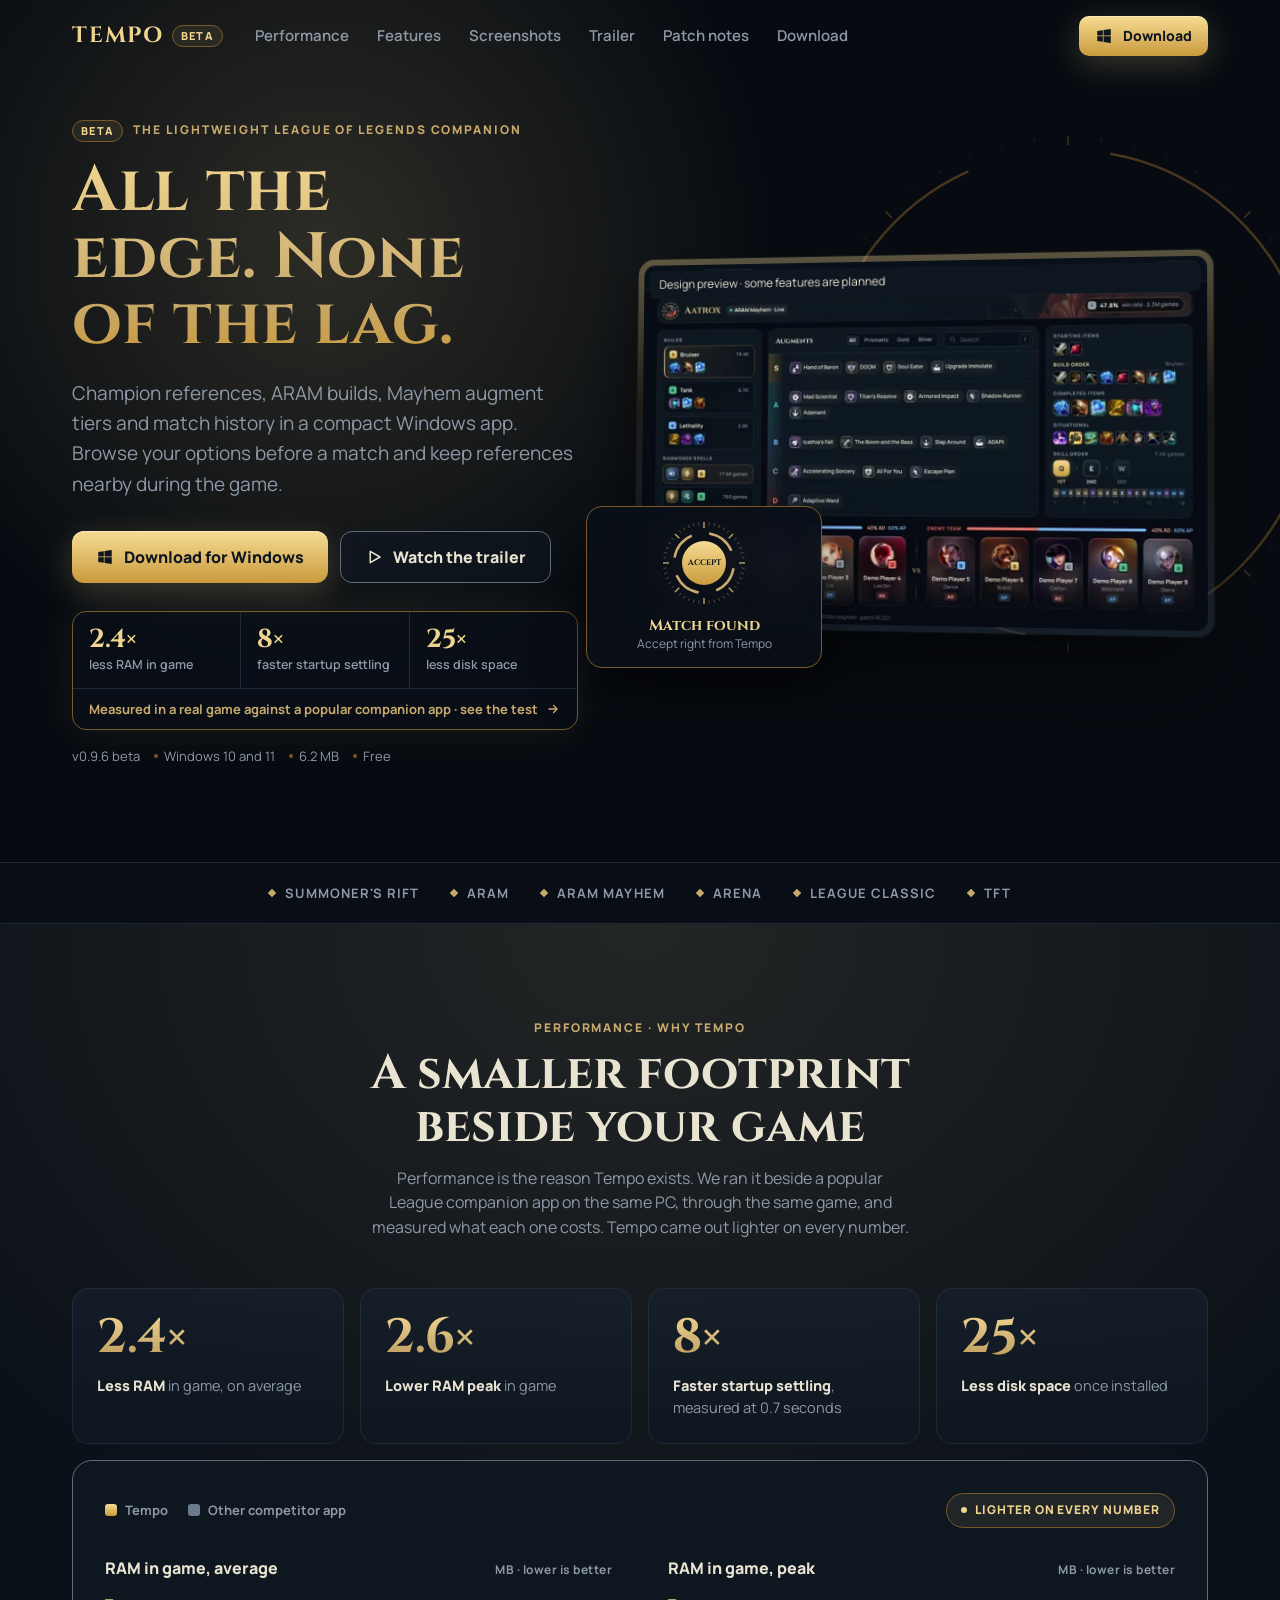
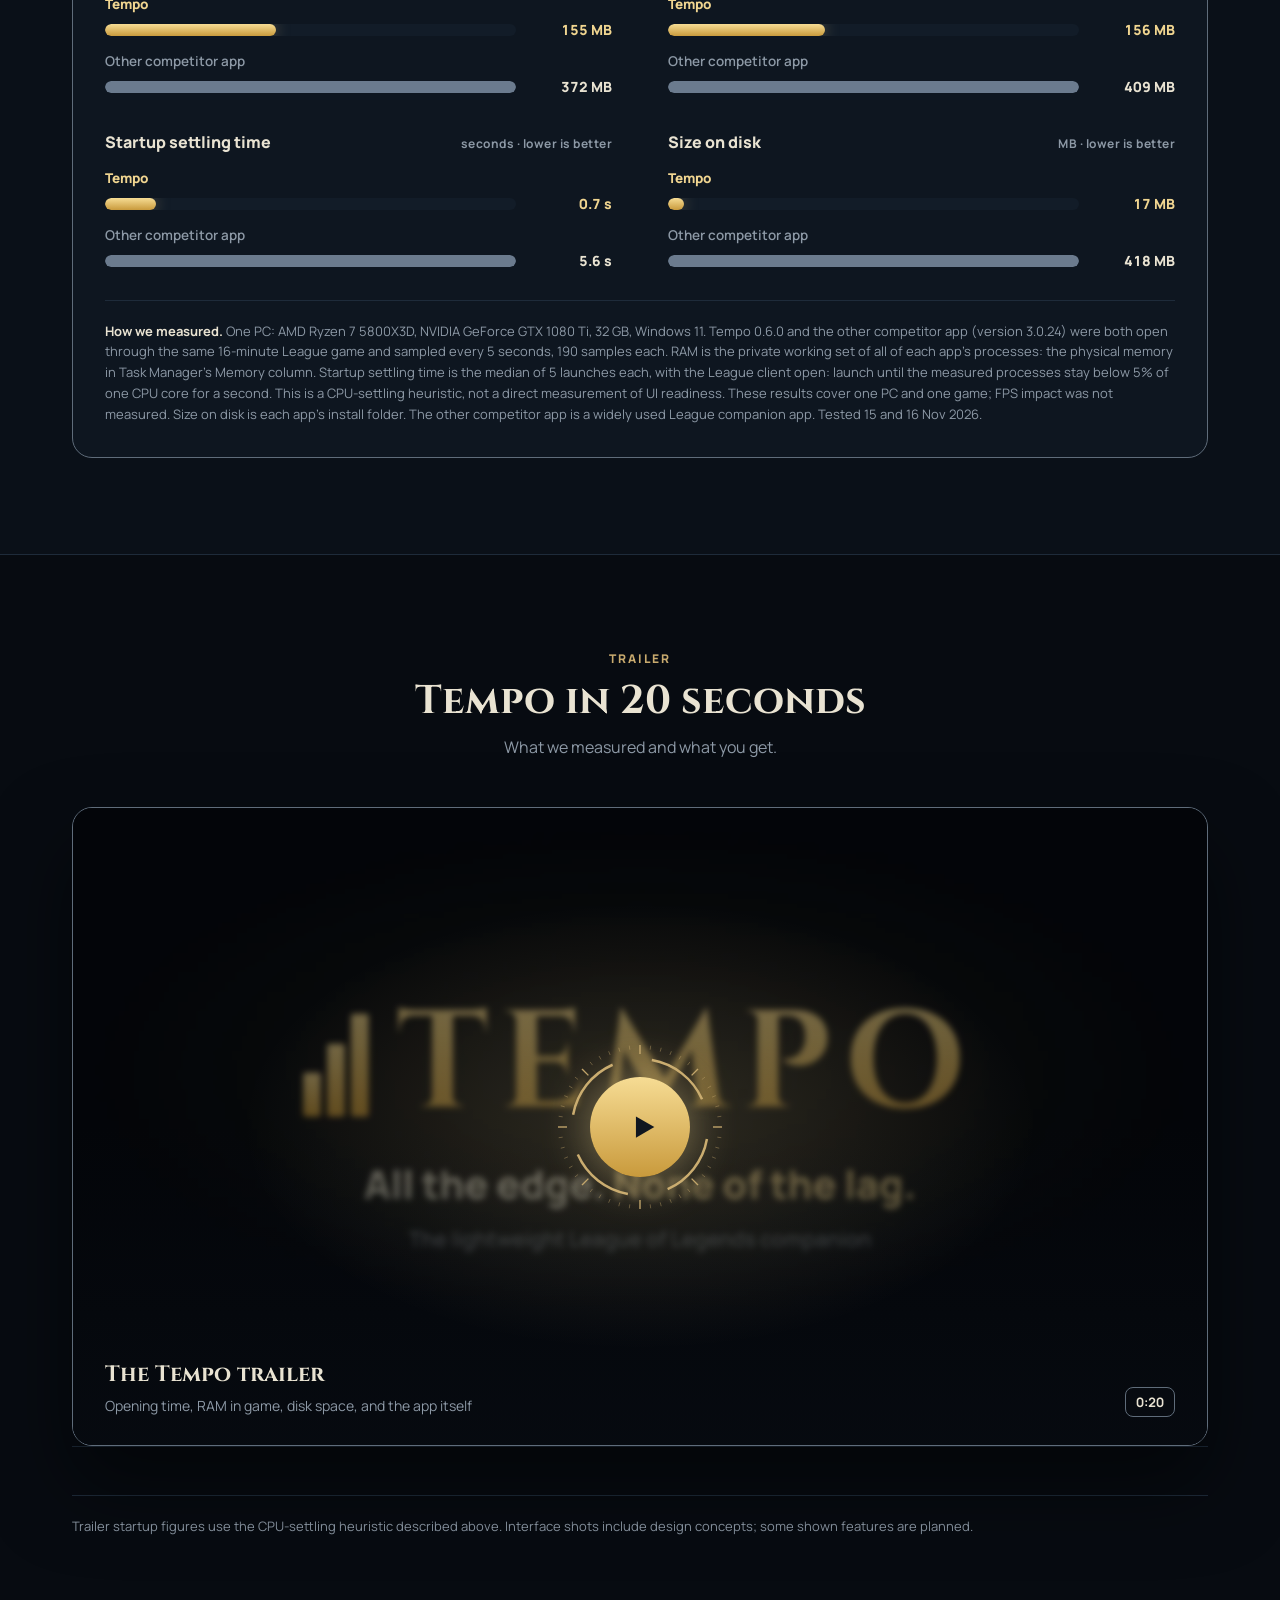
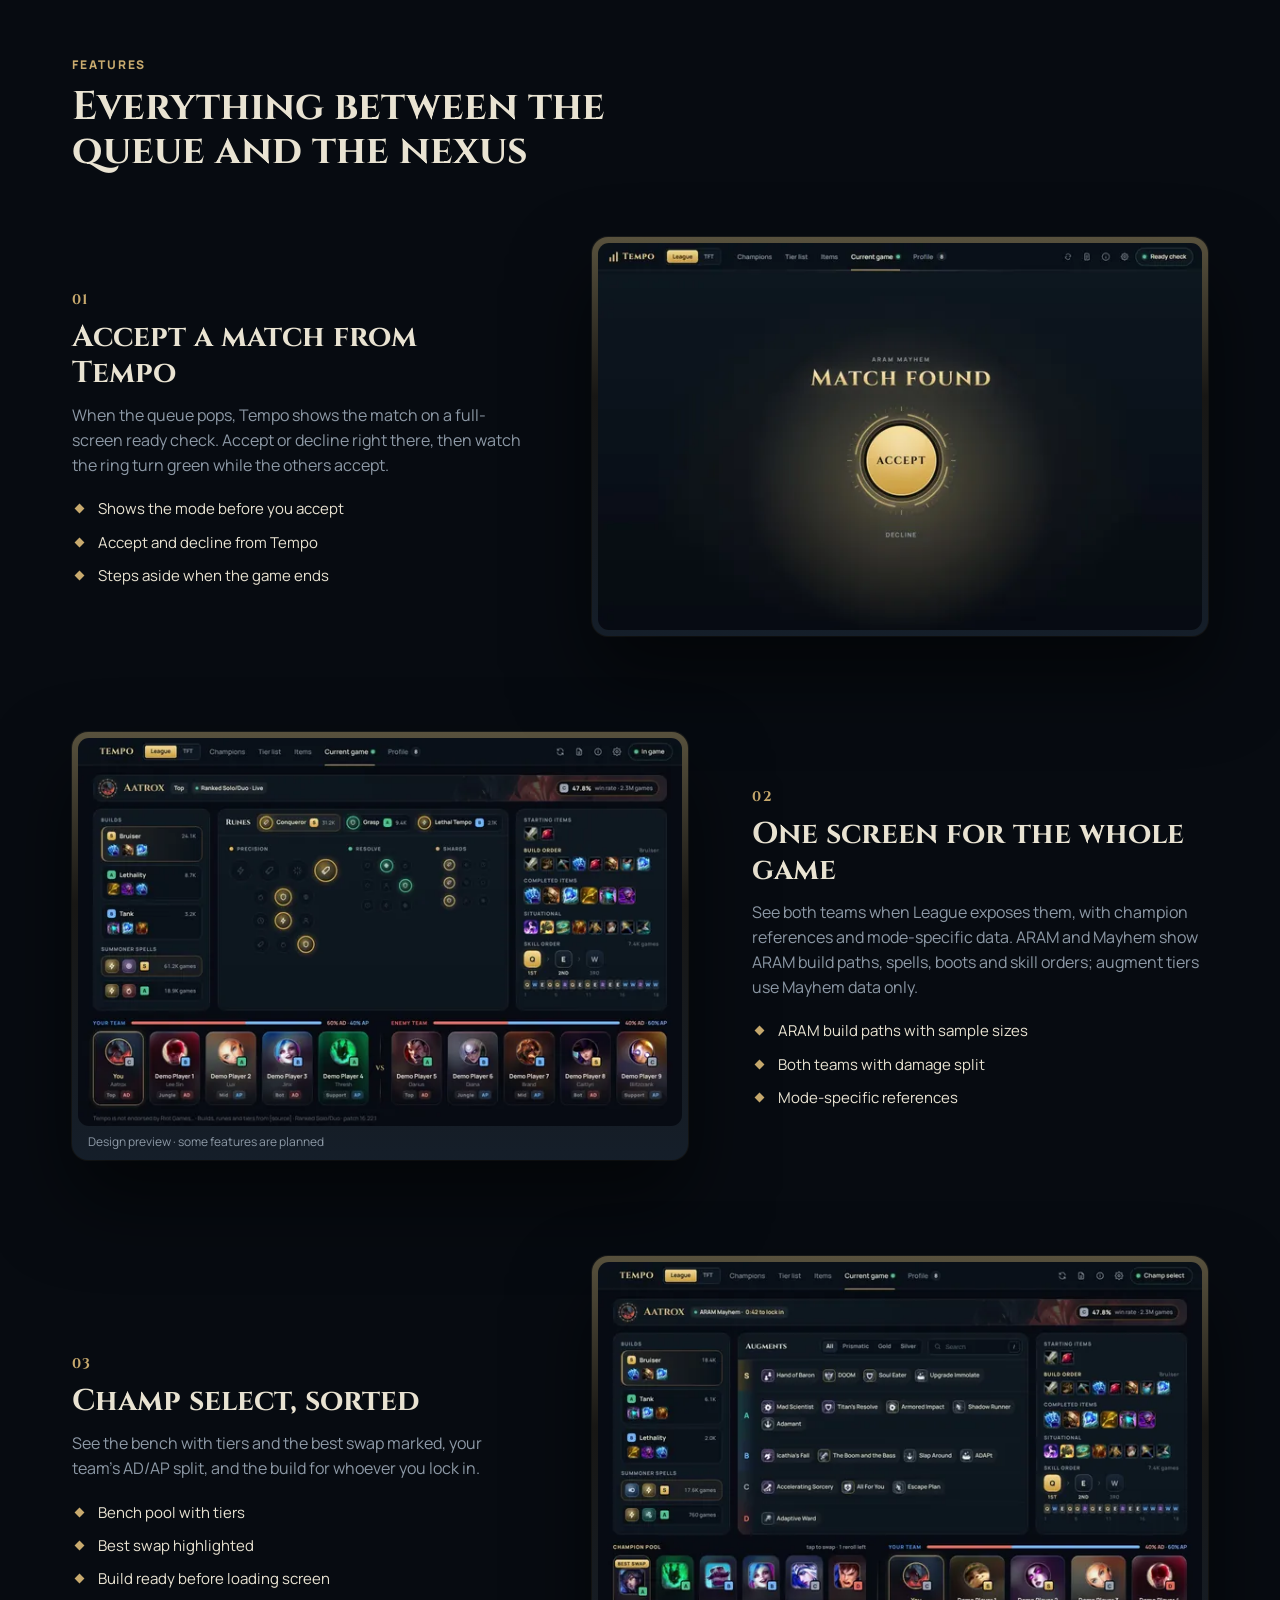
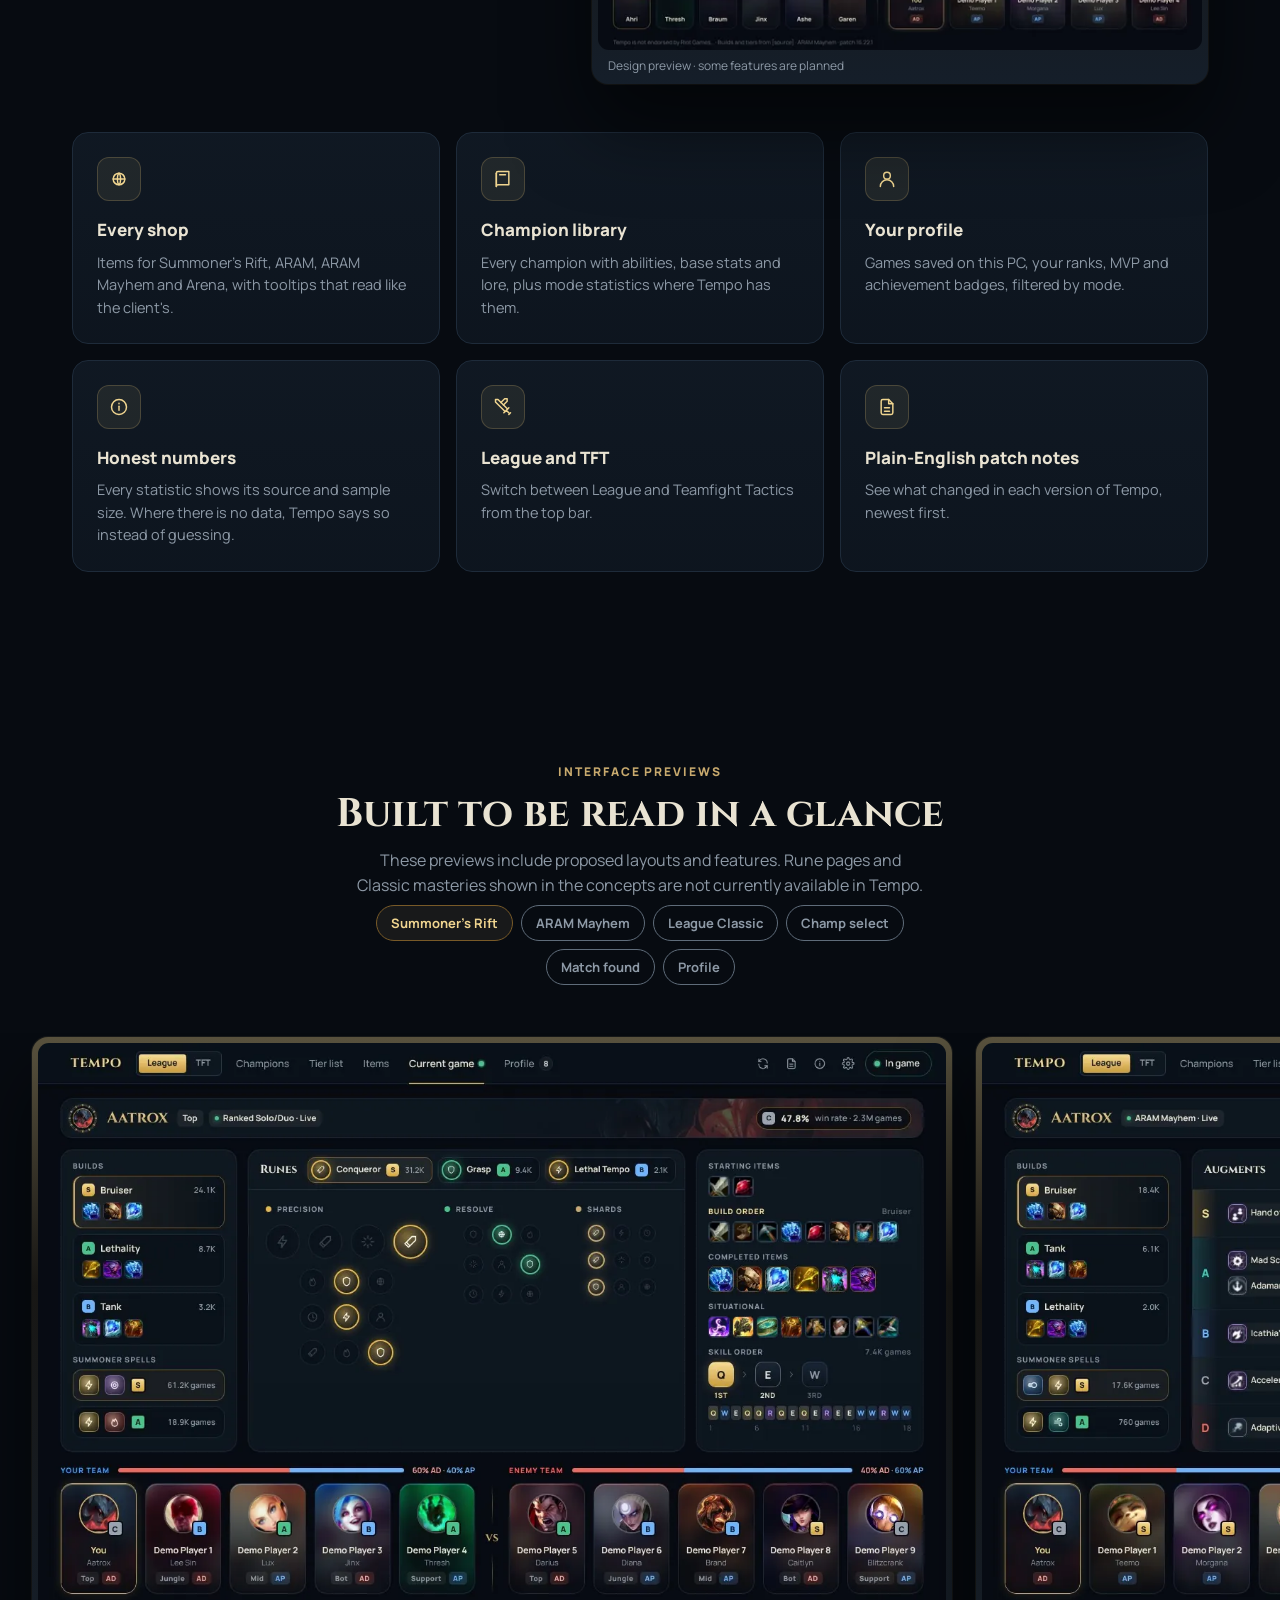
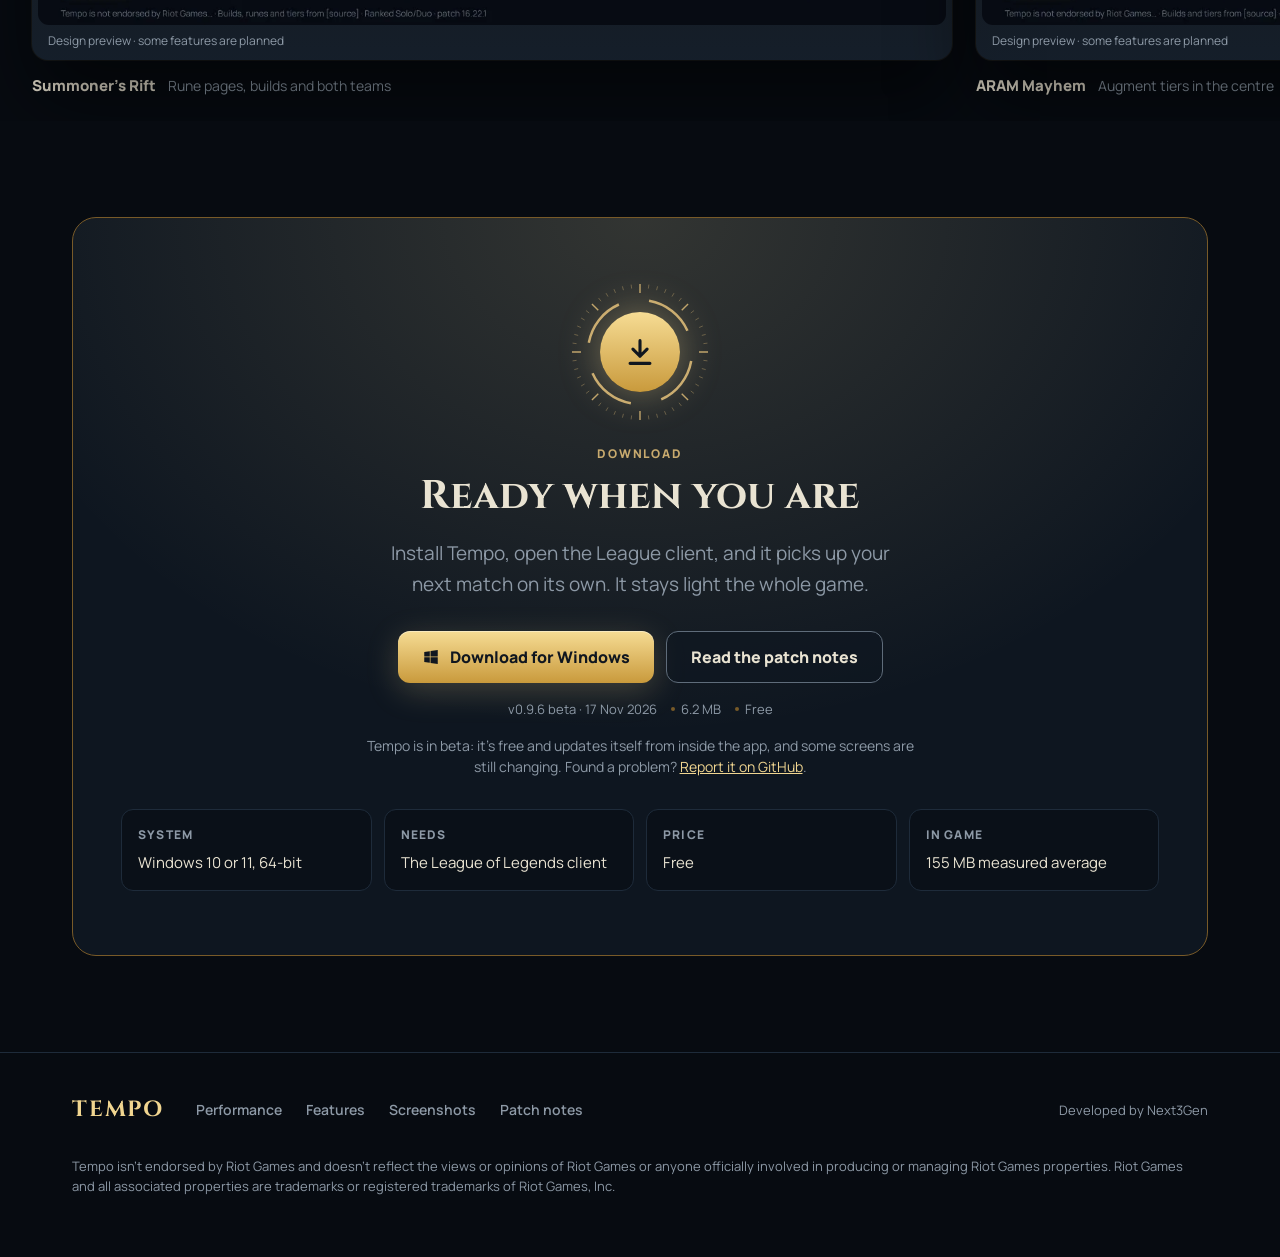
==== commit c4d833fe: "Landing page from tempo e709ac3" ====
--- a/index.html
+++ b/index.html
@@ -6,52 +6,56 @@
 <title>Tempo · the lightweight League of Legends companion</title>
 <meta name="description" content="Tempo is a free, lightweight League of Legends companion for Windows: champion references, ARAM builds, Mayhem augment tiers and match history.">
 <link rel="icon" href="img/icon.png">
+<link rel="preload" href="fonts/manrope.woff2" as="font" type="font/woff2" crossorigin>
+<link rel="preload" href="fonts/cinzel.woff2" as="font" type="font/woff2" crossorigin>
 <link rel="stylesheet" href="style.css">
 </head>
 <body>
+<a class="skip" href="#main">Skip to content</a>
 
-<div class="lp-root"><div class="lp"><header class="wrap nav"><a class="brand" href="#top" aria-label="Tempo home">TEMPO</a>
+<div class="lp-root"><div class="lp"><header class="wrap nav"><a class="brand" href="#top">TEMPO<span class="beta">Beta</span></a>
 <nav class="nav-links" aria-label="Sections"><a href="#performance">Performance</a><a href="#features">Features</a><a href="#screens">Screenshots</a><a href="#trailer">Trailer</a><a href="patch-notes.html">Patch notes</a><a href="#download">Download</a></nav>
-<a class="btn btn-gold btn-sm" href="#download"><svg viewBox="0 0 24 24" aria-hidden="true" fill="currentColor"><path d="M3 5.2 10.4 4.2v7.2H3zM11.4 4.05 21 2.7v8.7h-9.6zM3 12.4h7.4v7.3L3 18.7zM11.4 12.4H21v8.9l-9.6-1.35z"></path></svg>Download</a></header><section class="hero" id="top"><div class="wrap hero-grid">
-<div><p class="eyebrow">The lightweight League of Legends companion</p>
+<a class="btn btn-gold btn-sm" href="#download"><svg viewBox="0 0 24 24" aria-hidden="true" fill="currentColor"><path d="M3 5.2 10.4 4.2v7.2H3zM11.4 4.05 21 2.7v8.7h-9.6zM3 12.4h7.4v7.3L3 18.7zM11.4 12.4H21v8.9l-9.6-1.35z"></path></svg>Download</a></header><main id="main" tabindex="-1"><section class="hero" id="top"><div class="wrap hero-grid">
+<div><p class="eyebrow"><span class="beta">Beta</span>The lightweight League of Legends companion</p>
 <h1 class="h1">All the edge. None of the lag.</h1>
 <p class="lead">Champion references, ARAM builds, Mayhem augment tiers and match history in a compact Windows app. Browse your options before a match and keep references nearby during the game.</p>
 <div class="ctas"><a class="btn btn-gold " href="https://github.com/ivanhirskyy/tempo-releases/releases/download/v0.9.6/Tempo_0.9.6_x64-setup.exe"><svg viewBox="0 0 24 24" aria-hidden="true" fill="currentColor"><path d="M3 5.2 10.4 4.2v7.2H3zM11.4 4.05 21 2.7v8.7h-9.6zM3 12.4h7.4v7.3L3 18.7zM11.4 12.4H21v8.9l-9.6-1.35z"></path></svg>Download for Windows</a><a class="btn btn-ghost" href="#trailer"><svg viewBox="0 0 24 24" aria-hidden="true" fill="none" stroke="currentColor" stroke-width="2" stroke-linejoin="round"><path d="M7 4.5v15l13-7.5z"></path></svg>Watch the trailer</a></div>
 <a class="proof" href="#performance"><span class="pi"><b>2.4×</b><small>less RAM in game</small></span><span class="pi"><b>8×</b><small>faster startup settling</small></span><span class="pi"><b>25×</b><small>less disk space</small></span><span class="pl">Measured in a real game against a popular companion app · see the test<svg viewBox="0 0 24 24" aria-hidden="true" fill="none" stroke="currentColor" stroke-width="2.2" stroke-linecap="round" stroke-linejoin="round"><path d="M5 12h14M13 6l6 6-6 6"></path></svg></span></a>
-<div class="meta"><span>v0.9.6</span><span>Windows 10 and 11</span><span>6.2 MB</span><span>Free</span></div>
+<div class="meta"><span>v0.9.6 beta</span><span>Windows 10 and 11</span><span>6.2 MB</span><span>Free</span></div>
 <p class="phone-note">On your phone? Open this page on your Windows PC to install.</p></div>
-<div class="hero-vis"><svg class="ring-bg" viewBox="0 0 520 520" width="520" height="520" aria-hidden="true" style="display:block"><line x1="260.00" y1="11.00" x2="260.00" y2="2.00" stroke="currentColor" stroke-opacity="0.95" stroke-width="1.4"></line><line x1="293.15" y1="8.17" x2="293.68" y2="4.21" stroke="currentColor" stroke-opacity="0.4" stroke-width="1"></line><line x1="325.74" y1="14.65" x2="326.78" y2="10.79" stroke="currentColor" stroke-opacity="0.4" stroke-width="1"></line><line x1="357.20" y1="25.33" x2="358.73" y2="21.64" stroke="currentColor" stroke-opacity="0.4" stroke-width="1"></line><line x1="387.00" y1="40.03" x2="389.00" y2="36.57" stroke="currentColor" stroke-opacity="0.4" stroke-width="1"></line><line x1="414.63" y1="58.49" x2="417.06" y2="55.31" stroke="currentColor" stroke-opacity="0.4" stroke-width="1"></line><line x1="436.07" y1="83.93" x2="442.43" y2="77.57" stroke="currentColor" stroke-opacity="0.95" stroke-width="1.4"></line><line x1="461.51" y1="105.37" x2="464.69" y2="102.94" stroke="currentColor" stroke-opacity="0.4" stroke-width="1"></line><line x1="479.97" y1="133.00" x2="483.43" y2="131.00" stroke="currentColor" stroke-opacity="0.4" stroke-width="1"></line><line x1="494.67" y1="162.80" x2="498.36" y2="161.27" stroke="currentColor" stroke-opacity="0.4" stroke-width="1"></line><line x1="505.35" y1="194.26" x2="509.21" y2="193.22" stroke="currentColor" stroke-opacity="0.4" stroke-width="1"></line><line x1="511.83" y1="226.85" x2="515.79" y2="226.32" stroke="currentColor" stroke-opacity="0.4" stroke-width="1"></line><line x1="509.00" y1="260.00" x2="518.00" y2="260.00" stroke="currentColor" stroke-opacity="0.95" stroke-width="1.4"></line><line x1="511.83" y1="293.15" x2="515.79" y2="293.68" stroke="currentColor" stroke-opacity="0.4" stroke-width="1"></line><line x1="505.35" y1="325.74" x2="509.21" y2="326.78" stroke="currentColor" stroke-opacity="0.4" stroke-width="1"></line><line x1="494.67" y1="357.20" x2="498.36" y2="358.73" stroke="currentColor" stroke-opacity="0.4" stroke-width="1"></line><line x1="479.97" y1="387.00" x2="483.43" y2="389.00" stroke="currentColor" stroke-opacity="0.4" stroke-width="1"></line><line x1="461.51" y1="414.63" x2="464.69" y2="417.06" stroke="currentColor" stroke-opacity="0.4" stroke-width="1"></line><line x1="436.07" y1="436.07" x2="442.43" y2="442.43" stroke="currentColor" stroke-opacity="0.95" stroke-width="1.4"></line><line x1="414.63" y1="461.51" x2="417.06" y2="464.69" stroke="currentColor" stroke-opacity="0.4" stroke-width="1"></line><line x1="387.00" y1="479.97" x2="389.00" y2="483.43" stroke="currentColor" stroke-opacity="0.4" stroke-width="1"></line><line x1="357.20" y1="494.67" x2="358.73" y2="498.36" stroke="currentColor" stroke-opacity="0.4" stroke-width="1"></line><line x1="325.74" y1="505.35" x2="326.78" y2="509.21" stroke="currentColor" stroke-opacity="0.4" stroke-width="1"></line><line x1="293.15" y1="511.83" x2="293.68" y2="515.79" stroke="currentColor" stroke-opacity="0.4" stroke-width="1"></line><line x1="260.00" y1="509.00" x2="260.00" y2="518.00" stroke="currentColor" stroke-opacity="0.95" stroke-width="1.4"></line><line x1="226.85" y1="511.83" x2="226.32" y2="515.79" stroke="currentColor" stroke-opacity="0.4" stroke-width="1"></line><line x1="194.26" y1="505.35" x2="193.22" y2="509.21" stroke="currentColor" stroke-opacity="0.4" stroke-width="1"></line><line x1="162.80" y1="494.67" x2="161.27" y2="498.36" stroke="currentColor" stroke-opacity="0.4" stroke-width="1"></line><line x1="133.00" y1="479.97" x2="131.00" y2="483.43" stroke="currentColor" stroke-opacity="0.4" stroke-width="1"></line><line x1="105.37" y1="461.51" x2="102.94" y2="464.69" stroke="currentColor" stroke-opacity="0.4" stroke-width="1"></line><line x1="83.93" y1="436.07" x2="77.57" y2="442.43" stroke="currentColor" stroke-opacity="0.95" stroke-width="1.4"></line><line x1="58.49" y1="414.63" x2="55.31" y2="417.06" stroke="currentColor" stroke-opacity="0.4" stroke-width="1"></line><line x1="40.03" y1="387.00" x2="36.57" y2="389.00" stroke="currentColor" stroke-opacity="0.4" stroke-width="1"></line><line x1="25.33" y1="357.20" x2="21.64" y2="358.73" stroke="currentColor" stroke-opacity="0.4" stroke-width="1"></line><line x1="14.65" y1="325.74" x2="10.79" y2="326.78" stroke="currentColor" stroke-opacity="0.4" stroke-width="1"></line><line x1="8.17" y1="293.15" x2="4.21" y2="293.68" stroke="currentColor" stroke-opacity="0.4" stroke-width="1"></line><line x1="11.00" y1="260.00" x2="2.00" y2="260.00" stroke="currentColor" stroke-opacity="0.95" stroke-width="1.4"></line><line x1="8.17" y1="226.85" x2="4.21" y2="226.32" stroke="currentColor" stroke-opacity="0.4" stroke-width="1"></line><line x1="14.65" y1="194.26" x2="10.79" y2="193.22" stroke="currentColor" stroke-opacity="0.4" stroke-width="1"></line><line x1="25.33" y1="162.80" x2="21.64" y2="161.27" stroke="currentColor" stroke-opacity="0.4" stroke-width="1"></line><line x1="40.03" y1="133.00" x2="36.57" y2="131.00" stroke="currentColor" stroke-opacity="0.4" stroke-width="1"></line><line x1="58.49" y1="105.37" x2="55.31" y2="102.94" stroke="currentColor" stroke-opacity="0.4" stroke-width="1"></line><line x1="83.93" y1="83.93" x2="77.57" y2="77.57" stroke="currentColor" stroke-opacity="0.95" stroke-width="1.4"></line><line x1="105.37" y1="58.49" x2="102.94" y2="55.31" stroke="currentColor" stroke-opacity="0.4" stroke-width="1"></line><line x1="133.00" y1="40.03" x2="131.00" y2="36.57" stroke="currentColor" stroke-opacity="0.4" stroke-width="1"></line><line x1="162.80" y1="25.33" x2="161.27" y2="21.64" stroke="currentColor" stroke-opacity="0.4" stroke-width="1"></line><line x1="194.26" y1="14.65" x2="193.22" y2="10.79" stroke="currentColor" stroke-opacity="0.4" stroke-width="1"></line><line x1="226.85" y1="8.17" x2="226.32" y2="4.21" stroke="currentColor" stroke-opacity="0.4" stroke-width="1"></line><circle cx="260.0" cy="260.0" r="244.0" fill="none" stroke="currentColor" stroke-width="2.5" stroke-dasharray="237.6 145.6" transform="rotate(-80 260.0 260.0)"></circle></svg><div class="shot-frame concept-frame"><img src="img/mayhem.jpg" alt="Design preview: Tempo during an ARAM Mayhem match: build, augment tiers and both teams"></div>
+<div class="hero-vis"><svg class="ring-bg" viewBox="0 0 520 520" width="520" height="520" aria-hidden="true" style="display:block"><line x1="260.00" y1="11.00" x2="260.00" y2="2.00" stroke="currentColor" stroke-opacity="0.95" stroke-width="1.4"></line><line x1="293.15" y1="8.17" x2="293.68" y2="4.21" stroke="currentColor" stroke-opacity="0.4" stroke-width="1"></line><line x1="325.74" y1="14.65" x2="326.78" y2="10.79" stroke="currentColor" stroke-opacity="0.4" stroke-width="1"></line><line x1="357.20" y1="25.33" x2="358.73" y2="21.64" stroke="currentColor" stroke-opacity="0.4" stroke-width="1"></line><line x1="387.00" y1="40.03" x2="389.00" y2="36.57" stroke="currentColor" stroke-opacity="0.4" stroke-width="1"></line><line x1="414.63" y1="58.49" x2="417.06" y2="55.31" stroke="currentColor" stroke-opacity="0.4" stroke-width="1"></line><line x1="436.07" y1="83.93" x2="442.43" y2="77.57" stroke="currentColor" stroke-opacity="0.95" stroke-width="1.4"></line><line x1="461.51" y1="105.37" x2="464.69" y2="102.94" stroke="currentColor" stroke-opacity="0.4" stroke-width="1"></line><line x1="479.97" y1="133.00" x2="483.43" y2="131.00" stroke="currentColor" stroke-opacity="0.4" stroke-width="1"></line><line x1="494.67" y1="162.80" x2="498.36" y2="161.27" stroke="currentColor" stroke-opacity="0.4" stroke-width="1"></line><line x1="505.35" y1="194.26" x2="509.21" y2="193.22" stroke="currentColor" stroke-opacity="0.4" stroke-width="1"></line><line x1="511.83" y1="226.85" x2="515.79" y2="226.32" stroke="currentColor" stroke-opacity="0.4" stroke-width="1"></line><line x1="509.00" y1="260.00" x2="518.00" y2="260.00" stroke="currentColor" stroke-opacity="0.95" stroke-width="1.4"></line><line x1="511.83" y1="293.15" x2="515.79" y2="293.68" stroke="currentColor" stroke-opacity="0.4" stroke-width="1"></line><line x1="505.35" y1="325.74" x2="509.21" y2="326.78" stroke="currentColor" stroke-opacity="0.4" stroke-width="1"></line><line x1="494.67" y1="357.20" x2="498.36" y2="358.73" stroke="currentColor" stroke-opacity="0.4" stroke-width="1"></line><line x1="479.97" y1="387.00" x2="483.43" y2="389.00" stroke="currentColor" stroke-opacity="0.4" stroke-width="1"></line><line x1="461.51" y1="414.63" x2="464.69" y2="417.06" stroke="currentColor" stroke-opacity="0.4" stroke-width="1"></line><line x1="436.07" y1="436.07" x2="442.43" y2="442.43" stroke="currentColor" stroke-opacity="0.95" stroke-width="1.4"></line><line x1="414.63" y1="461.51" x2="417.06" y2="464.69" stroke="currentColor" stroke-opacity="0.4" stroke-width="1"></line><line x1="387.00" y1="479.97" x2="389.00" y2="483.43" stroke="currentColor" stroke-opacity="0.4" stroke-width="1"></line><line x1="357.20" y1="494.67" x2="358.73" y2="498.36" stroke="currentColor" stroke-opacity="0.4" stroke-width="1"></line><line x1="325.74" y1="505.35" x2="326.78" y2="509.21" stroke="currentColor" stroke-opacity="0.4" stroke-width="1"></line><line x1="293.15" y1="511.83" x2="293.68" y2="515.79" stroke="currentColor" stroke-opacity="0.4" stroke-width="1"></line><line x1="260.00" y1="509.00" x2="260.00" y2="518.00" stroke="currentColor" stroke-opacity="0.95" stroke-width="1.4"></line><line x1="226.85" y1="511.83" x2="226.32" y2="515.79" stroke="currentColor" stroke-opacity="0.4" stroke-width="1"></line><line x1="194.26" y1="505.35" x2="193.22" y2="509.21" stroke="currentColor" stroke-opacity="0.4" stroke-width="1"></line><line x1="162.80" y1="494.67" x2="161.27" y2="498.36" stroke="currentColor" stroke-opacity="0.4" stroke-width="1"></line><line x1="133.00" y1="479.97" x2="131.00" y2="483.43" stroke="currentColor" stroke-opacity="0.4" stroke-width="1"></line><line x1="105.37" y1="461.51" x2="102.94" y2="464.69" stroke="currentColor" stroke-opacity="0.4" stroke-width="1"></line><line x1="83.93" y1="436.07" x2="77.57" y2="442.43" stroke="currentColor" stroke-opacity="0.95" stroke-width="1.4"></line><line x1="58.49" y1="414.63" x2="55.31" y2="417.06" stroke="currentColor" stroke-opacity="0.4" stroke-width="1"></line><line x1="40.03" y1="387.00" x2="36.57" y2="389.00" stroke="currentColor" stroke-opacity="0.4" stroke-width="1"></line><line x1="25.33" y1="357.20" x2="21.64" y2="358.73" stroke="currentColor" stroke-opacity="0.4" stroke-width="1"></line><line x1="14.65" y1="325.74" x2="10.79" y2="326.78" stroke="currentColor" stroke-opacity="0.4" stroke-width="1"></line><line x1="8.17" y1="293.15" x2="4.21" y2="293.68" stroke="currentColor" stroke-opacity="0.4" stroke-width="1"></line><line x1="11.00" y1="260.00" x2="2.00" y2="260.00" stroke="currentColor" stroke-opacity="0.95" stroke-width="1.4"></line><line x1="8.17" y1="226.85" x2="4.21" y2="226.32" stroke="currentColor" stroke-opacity="0.4" stroke-width="1"></line><line x1="14.65" y1="194.26" x2="10.79" y2="193.22" stroke="currentColor" stroke-opacity="0.4" stroke-width="1"></line><line x1="25.33" y1="162.80" x2="21.64" y2="161.27" stroke="currentColor" stroke-opacity="0.4" stroke-width="1"></line><line x1="40.03" y1="133.00" x2="36.57" y2="131.00" stroke="currentColor" stroke-opacity="0.4" stroke-width="1"></line><line x1="58.49" y1="105.37" x2="55.31" y2="102.94" stroke="currentColor" stroke-opacity="0.4" stroke-width="1"></line><line x1="83.93" y1="83.93" x2="77.57" y2="77.57" stroke="currentColor" stroke-opacity="0.95" stroke-width="1.4"></line><line x1="105.37" y1="58.49" x2="102.94" y2="55.31" stroke="currentColor" stroke-opacity="0.4" stroke-width="1"></line><line x1="133.00" y1="40.03" x2="131.00" y2="36.57" stroke="currentColor" stroke-opacity="0.4" stroke-width="1"></line><line x1="162.80" y1="25.33" x2="161.27" y2="21.64" stroke="currentColor" stroke-opacity="0.4" stroke-width="1"></line><line x1="194.26" y1="14.65" x2="193.22" y2="10.79" stroke="currentColor" stroke-opacity="0.4" stroke-width="1"></line><line x1="226.85" y1="8.17" x2="226.32" y2="4.21" stroke="currentColor" stroke-opacity="0.4" stroke-width="1"></line><circle cx="260.0" cy="260.0" r="244.0" fill="none" stroke="currentColor" stroke-width="2.5" stroke-dasharray="237.6 145.6" transform="rotate(-80 260.0 260.0)"></circle></svg><div class="shot-frame concept-frame"><picture><source type="image/webp" srcset="img/mayhem-640.webp 640w, img/mayhem-1280.webp 1280w" sizes="(max-width: 980px) 92vw, 640px"><img src="img/mayhem.jpg" alt="Design preview: Tempo during an ARAM Mayhem match: build, augment tiers and both teams" width="1280" height="820" fetchpriority="high"></picture></div>
 <div class="pop" aria-hidden="true"><div class="ring-mini"><svg viewBox="0 0 84 84" width="84" height="84" aria-hidden="true" style="display:block"><line x1="42.00" y1="7.00" x2="42.00" y2="1.00" stroke="currentColor" stroke-opacity="0.95" stroke-width="1.4"></line><line x1="46.96" y1="4.33" x2="47.35" y2="1.35" stroke="currentColor" stroke-opacity="0.4" stroke-width="1"></line><line x1="51.84" y1="5.29" x2="52.61" y2="2.40" stroke="currentColor" stroke-opacity="0.4" stroke-width="1"></line><line x1="56.54" y1="6.89" x2="57.69" y2="4.12" stroke="currentColor" stroke-opacity="0.4" stroke-width="1"></line><line x1="61.00" y1="9.09" x2="62.50" y2="6.49" stroke="currentColor" stroke-opacity="0.4" stroke-width="1"></line><line x1="65.13" y1="11.85" x2="66.96" y2="9.47" stroke="currentColor" stroke-opacity="0.4" stroke-width="1"></line><line x1="66.75" y1="17.25" x2="70.99" y2="13.01" stroke="currentColor" stroke-opacity="0.95" stroke-width="1.4"></line><line x1="72.15" y1="18.87" x2="74.53" y2="17.04" stroke="currentColor" stroke-opacity="0.4" stroke-width="1"></line><line x1="74.91" y1="23.00" x2="77.51" y2="21.50" stroke="currentColor" stroke-opacity="0.4" stroke-width="1"></line><line x1="77.11" y1="27.46" x2="79.88" y2="26.31" stroke="currentColor" stroke-opacity="0.4" stroke-width="1"></line><line x1="78.71" y1="32.16" x2="81.60" y2="31.39" stroke="currentColor" stroke-opacity="0.4" stroke-width="1"></line><line x1="79.67" y1="37.04" x2="82.65" y2="36.65" stroke="currentColor" stroke-opacity="0.4" stroke-width="1"></line><line x1="77.00" y1="42.00" x2="83.00" y2="42.00" stroke="currentColor" stroke-opacity="0.95" stroke-width="1.4"></line><line x1="79.67" y1="46.96" x2="82.65" y2="47.35" stroke="currentColor" stroke-opacity="0.4" stroke-width="1"></line><line x1="78.71" y1="51.84" x2="81.60" y2="52.61" stroke="currentColor" stroke-opacity="0.4" stroke-width="1"></line><line x1="77.11" y1="56.54" x2="79.88" y2="57.69" stroke="currentColor" stroke-opacity="0.4" stroke-width="1"></line><line x1="74.91" y1="61.00" x2="77.51" y2="62.50" stroke="currentColor" stroke-opacity="0.4" stroke-width="1"></line><line x1="72.15" y1="65.13" x2="74.53" y2="66.96" stroke="currentColor" stroke-opacity="0.4" stroke-width="1"></line><line x1="66.75" y1="66.75" x2="70.99" y2="70.99" stroke="currentColor" stroke-opacity="0.95" stroke-width="1.4"></line><line x1="65.13" y1="72.15" x2="66.96" y2="74.53" stroke="currentColor" stroke-opacity="0.4" stroke-width="1"></line><line x1="61.00" y1="74.91" x2="62.50" y2="77.51" stroke="currentColor" stroke-opacity="0.4" stroke-width="1"></line><line x1="56.54" y1="77.11" x2="57.69" y2="79.88" stroke="currentColor" stroke-opacity="0.4" stroke-width="1"></line><line x1="51.84" y1="78.71" x2="52.61" y2="81.60" stroke="currentColor" stroke-opacity="0.4" stroke-width="1"></line><line x1="46.96" y1="79.67" x2="47.35" y2="82.65" stroke="currentColor" stroke-opacity="0.4" stroke-width="1"></line><line x1="42.00" y1="77.00" x2="42.00" y2="83.00" stroke="currentColor" stroke-opacity="0.95" stroke-width="1.4"></line><line x1="37.04" y1="79.67" x2="36.65" y2="82.65" stroke="currentColor" stroke-opacity="0.4" stroke-width="1"></line><line x1="32.16" y1="78.71" x2="31.39" y2="81.60" stroke="currentColor" stroke-opacity="0.4" stroke-width="1"></line><line x1="27.46" y1="77.11" x2="26.31" y2="79.88" stroke="currentColor" stroke-opacity="0.4" stroke-width="1"></line><line x1="23.00" y1="74.91" x2="21.50" y2="77.51" stroke="currentColor" stroke-opacity="0.4" stroke-width="1"></line><line x1="18.87" y1="72.15" x2="17.04" y2="74.53" stroke="currentColor" stroke-opacity="0.4" stroke-width="1"></line><line x1="17.25" y1="66.75" x2="13.01" y2="70.99" stroke="currentColor" stroke-opacity="0.95" stroke-width="1.4"></line><line x1="11.85" y1="65.13" x2="9.47" y2="66.96" stroke="currentColor" stroke-opacity="0.4" stroke-width="1"></line><line x1="9.09" y1="61.00" x2="6.49" y2="62.50" stroke="currentColor" stroke-opacity="0.4" stroke-width="1"></line><line x1="6.89" y1="56.54" x2="4.12" y2="57.69" stroke="currentColor" stroke-opacity="0.4" stroke-width="1"></line><line x1="5.29" y1="51.84" x2="2.40" y2="52.61" stroke="currentColor" stroke-opacity="0.4" stroke-width="1"></line><line x1="4.33" y1="46.96" x2="1.35" y2="47.35" stroke="currentColor" stroke-opacity="0.4" stroke-width="1"></line><line x1="7.00" y1="42.00" x2="1.00" y2="42.00" stroke="currentColor" stroke-opacity="0.95" stroke-width="1.4"></line><line x1="4.33" y1="37.04" x2="1.35" y2="36.65" stroke="currentColor" stroke-opacity="0.4" stroke-width="1"></line><line x1="5.29" y1="32.16" x2="2.40" y2="31.39" stroke="currentColor" stroke-opacity="0.4" stroke-width="1"></line><line x1="6.89" y1="27.46" x2="4.12" y2="26.31" stroke="currentColor" stroke-opacity="0.4" stroke-width="1"></line><line x1="9.09" y1="23.00" x2="6.49" y2="21.50" stroke="currentColor" stroke-opacity="0.4" stroke-width="1"></line><line x1="11.85" y1="18.87" x2="9.47" y2="17.04" stroke="currentColor" stroke-opacity="0.4" stroke-width="1"></line><line x1="17.25" y1="17.25" x2="13.01" y2="13.01" stroke="currentColor" stroke-opacity="0.95" stroke-width="1.4"></line><line x1="18.87" y1="11.85" x2="17.04" y2="9.47" stroke="currentColor" stroke-opacity="0.4" stroke-width="1"></line><line x1="23.00" y1="9.09" x2="21.50" y2="6.49" stroke="currentColor" stroke-opacity="0.4" stroke-width="1"></line><line x1="27.46" y1="6.89" x2="26.31" y2="4.12" stroke="currentColor" stroke-opacity="0.4" stroke-width="1"></line><line x1="32.16" y1="5.29" x2="31.39" y2="2.40" stroke="currentColor" stroke-opacity="0.4" stroke-width="1"></line><line x1="37.04" y1="4.33" x2="36.65" y2="1.35" stroke="currentColor" stroke-opacity="0.4" stroke-width="1"></line><circle cx="42.0" cy="42.0" r="30" fill="none" stroke="currentColor" stroke-width="2.5" stroke-dasharray="29.2 17.9" transform="rotate(-80 42.0 42.0)"></circle></svg><b>ACCEPT</b></div><p><strong>Match found</strong>Accept right from Tempo</p></div></div>
-</div></section><div class="strip" aria-label="Works with"><div class="wrap"><span><i></i>Summoner's Rift</span><span><i></i>ARAM</span><span><i></i>ARAM Mayhem</span><span><i></i>Arena</span><span><i></i>League Classic</span><span><i></i>TFT</span></div></div><section class="section perf-band" id="performance"><div class="wrap">
+</div></section><div class="strip"><div class="wrap" role="list" aria-label="Works with"><span role="listitem"><i></i>Summoner's Rift</span><span role="listitem"><i></i>ARAM</span><span role="listitem"><i></i>ARAM Mayhem</span><span role="listitem"><i></i>Arena</span><span role="listitem"><i></i>League Classic</span><span role="listitem"><i></i>TFT</span></div></div><section class="section perf-band" id="performance"><div class="wrap">
 <div class="sec-head center"><p class="eyebrow">Performance · why Tempo</p><h2 class="h2">A smaller footprint beside your game</h2><p class="body">Performance is the reason Tempo exists. We ran it beside a popular League companion app on the same PC, through the same game, and measured what each one costs. Tempo came out lighter on every number.</p></div>
 <div class="perf-tiles"><div class="ptile"><span class="big">2.4×</span><p><b>Less RAM</b> in game, on average</p></div><div class="ptile"><span class="big">2.6×</span><p><b>Lower RAM peak</b> in game</p></div><div class="ptile"><span class="big">8×</span><p><b>Faster startup settling</b>, measured at 0.7 seconds</p></div><div class="ptile"><span class="big">25×</span><p><b>Less disk space</b> once installed</p></div></div>
 <div class="pcard"><div class="pcard-head"><div class="pkey"><span><i class="t"></i>Tempo</span><span><i class="a"></i>Other competitor app</span></div><span class="verdict">Lighter on every number</span></div>
 <div class="pgrid">
-<div class="pmetric"><h3>RAM in game, average<small>MB · lower is better</small></h3><div class="prows"><div class="prow t"><span class="n">Tempo</span><div class="ptrack "><div class="pfill" style="width: 41.7%"></div></div><span class="v">155 MB</span></div><div class="prow a"><span class="n">Other competitor app</span><div class="ptrack "><div class="pfill" style="width: 100.0%"></div></div><span class="v">372 MB</span></div></div></div>
-<div class="pmetric"><h3>RAM in game, peak<small>MB · lower is better</small></h3><div class="prows"><div class="prow t"><span class="n">Tempo</span><div class="ptrack "><div class="pfill" style="width: 38.1%"></div></div><span class="v">156 MB</span></div><div class="prow a"><span class="n">Other competitor app</span><div class="ptrack "><div class="pfill" style="width: 100.0%"></div></div><span class="v">409 MB</span></div></div></div>
-<div class="pmetric"><h3>Startup settling time<small>seconds · lower is better</small></h3><div class="prows"><div class="prow t"><span class="n">Tempo</span><div class="ptrack "><div class="pfill" style="width: 12.4%"></div></div><span class="v">0.7 s</span></div><div class="prow a"><span class="n">Other competitor app</span><div class="ptrack "><div class="pfill" style="width: 100.0%"></div></div><span class="v">5.6 s</span></div></div></div>
-<div class="pmetric"><h3>Size on disk<small>MB · lower is better</small></h3><div class="prows"><div class="prow t"><span class="n">Tempo</span><div class="ptrack "><div class="pfill" style="width: 4.0%"></div></div><span class="v">17 MB</span></div><div class="prow a"><span class="n">Other competitor app</span><div class="ptrack "><div class="pfill" style="width: 100.0%"></div></div><span class="v">418 MB</span></div></div></div>
+<div class="pmetric"><h3>RAM in game, average <small>MB · lower is better</small></h3><div class="prows"><div class="prow t"><span class="n">Tempo</span><div class="ptrack "><div class="pfill" style="width: 41.7%"></div></div><span class="v">155 MB</span></div><div class="prow a"><span class="n">Other competitor app</span><div class="ptrack "><div class="pfill" style="width: 100.0%"></div></div><span class="v">372 MB</span></div></div></div>
+<div class="pmetric"><h3>RAM in game, peak <small>MB · lower is better</small></h3><div class="prows"><div class="prow t"><span class="n">Tempo</span><div class="ptrack "><div class="pfill" style="width: 38.1%"></div></div><span class="v">156 MB</span></div><div class="prow a"><span class="n">Other competitor app</span><div class="ptrack "><div class="pfill" style="width: 100.0%"></div></div><span class="v">409 MB</span></div></div></div>
+<div class="pmetric"><h3>Startup settling time <small>seconds · lower is better</small></h3><div class="prows"><div class="prow t"><span class="n">Tempo</span><div class="ptrack "><div class="pfill" style="width: 12.4%"></div></div><span class="v">0.7 s</span></div><div class="prow a"><span class="n">Other competitor app</span><div class="ptrack "><div class="pfill" style="width: 100.0%"></div></div><span class="v">5.6 s</span></div></div></div>
+<div class="pmetric"><h3>Size on disk <small>MB · lower is better</small></h3><div class="prows"><div class="prow t"><span class="n">Tempo</span><div class="ptrack "><div class="pfill" style="width: 4.0%"></div></div><span class="v">17 MB</span></div><div class="prow a"><span class="n">Other competitor app</span><div class="ptrack "><div class="pfill" style="width: 100.0%"></div></div><span class="v">418 MB</span></div></div></div>
 </div>
 <p class="pnote"><b>How we measured.</b> One PC: AMD Ryzen 7 5800X3D, NVIDIA GeForce GTX 1080 Ti, 32 GB, Windows 11. Tempo 0.6.0 and the other competitor app (version 3.0.24) were both open through the same 16-minute League game and sampled every 5 seconds, 190 samples each. RAM is the private working set of all of each app’s processes: the physical memory in Task Manager’s Memory column. Startup settling time is the median of 5 launches each, with the League client open: launch until the measured processes stay below 5% of one CPU core for a second. This is a CPU-settling heuristic, not a direct measurement of UI readiness. These results cover one PC and one game; FPS impact was not measured. Size on disk is each app’s install folder. The other competitor app is a widely used League companion app. Tested 15 and 16 Nov 2026.</p></div>
 </div></section><section class="section" id="trailer"><div class="wrap">
 <div class="sec-head center"><p class="eyebrow">Trailer</p><h2 class="h2">Tempo in 20 seconds</h2><p class="body">What we measured and what you get.</p></div>
-<div class="trailer"><video src="media/tempo-trailer.mp4" poster="img/trailer-poster.jpg" preload="none" playsinline hidden></video><div class="vbar" hidden><button class="vbtn vplay" type="button" aria-label="Pause"><svg class="i-play" viewBox="0 0 24 24" aria-hidden="true"><path d="M7 4.5v15l13-7.5z" fill="currentColor"/></svg><svg class="i-pause" viewBox="0 0 24 24" aria-hidden="true"><path d="M6.5 4.5h4v15h-4zM13.5 4.5h4v15h-4z" fill="currentColor"/></svg></button><span class="vtime" aria-hidden="true"><b>0:00</b> / 0:20</span><input class="vseek" type="range" min="0" max="20" step="0.01" value="0" aria-label="Seek in the trailer"><button class="vbtn vmute" type="button" aria-label="Mute"><svg class="i-sound" viewBox="0 0 24 24" aria-hidden="true"><path d="M4 9.5v5h3.5l5 4v-13l-5 4z" fill="currentColor"/><path d="M16 8.5a5 5 0 0 1 0 7M18.5 6a8.5 8.5 0 0 1 0 12" fill="none" stroke="currentColor" stroke-width="1.8" stroke-linecap="round"/></svg><svg class="i-muted" viewBox="0 0 24 24" aria-hidden="true"><path d="M4 9.5v5h3.5l5 4v-13l-5 4z" fill="currentColor"/><path d="M16.5 9.5l5 5M21.5 9.5l-5 5" fill="none" stroke="currentColor" stroke-width="1.8" stroke-linecap="round"/></svg></button><button class="vbtn vfull" type="button" aria-label="Full screen"><svg class="" viewBox="0 0 24 24" aria-hidden="true"><path d="M4 9V4h5M15 4h5v5M20 15v5h-5M9 20H4v-5" fill="none" stroke="currentColor" stroke-width="1.8" stroke-linecap="round" stroke-linejoin="round"/></svg></button></div><img src="img/trailer-poster.jpg" alt="Trailer poster: the Tempo name with All the edge, none of the lag"><div class="veil"></div>
+<div class="trailer"><video src="media/tempo-trailer.mp4" poster="img/trailer-poster.jpg" preload="none" playsinline hidden></video><div class="vbar" hidden><button class="vbtn vplay" type="button" aria-label="Pause"><svg class="i-play" viewBox="0 0 24 24" aria-hidden="true"><path d="M7 4.5v15l13-7.5z" fill="currentColor"/></svg><svg class="i-pause" viewBox="0 0 24 24" aria-hidden="true"><path d="M6.5 4.5h4v15h-4zM13.5 4.5h4v15h-4z" fill="currentColor"/></svg></button><span class="vtime" aria-hidden="true"><b>0:00</b> / 0:20</span><input class="vseek" type="range" min="0" max="20" step="0.01" value="0" aria-label="Seek in the trailer"><button class="vbtn vmute" type="button" aria-label="Mute"><svg class="i-sound" viewBox="0 0 24 24" aria-hidden="true"><path d="M4 9.5v5h3.5l5 4v-13l-5 4z" fill="currentColor"/><path d="M16 8.5a5 5 0 0 1 0 7M18.5 6a8.5 8.5 0 0 1 0 12" fill="none" stroke="currentColor" stroke-width="1.8" stroke-linecap="round"/></svg><svg class="i-muted" viewBox="0 0 24 24" aria-hidden="true"><path d="M4 9.5v5h3.5l5 4v-13l-5 4z" fill="currentColor"/><path d="M16.5 9.5l5 5M21.5 9.5l-5 5" fill="none" stroke="currentColor" stroke-width="1.8" stroke-linecap="round"/></svg></button><button class="vbtn vfull" type="button" aria-label="Full screen"><svg class="" viewBox="0 0 24 24" aria-hidden="true"><path d="M4 9V4h5M15 4h5v5M20 15v5h-5M9 20H4v-5" fill="none" stroke="currentColor" stroke-width="1.8" stroke-linecap="round" stroke-linejoin="round"/></svg></button></div><picture><source type="image/webp" srcset="img/trailer-poster-960.webp 960w, img/trailer-poster-1920.webp 1920w" sizes="(max-width: 1200px) 100vw, 1140px"><img src="img/trailer-poster.jpg" alt="" width="1920" height="1080" loading="lazy" decoding="async"></picture><div class="veil"></div>
 <button class="play" aria-label="Play the Tempo trailer"><svg class="ticks" viewBox="0 0 168 168" width="168" height="168" aria-hidden="true" style="display:block"><line x1="84.00" y1="11.00" x2="84.00" y2="2.00" stroke="currentColor" stroke-opacity="0.95" stroke-width="1.4"></line><line x1="94.18" y1="6.67" x2="94.70" y2="2.70" stroke="currentColor" stroke-opacity="0.4" stroke-width="1"></line><line x1="104.19" y1="8.66" x2="105.22" y2="4.79" stroke="currentColor" stroke-opacity="0.4" stroke-width="1"></line><line x1="113.85" y1="11.94" x2="115.38" y2="8.24" stroke="currentColor" stroke-opacity="0.4" stroke-width="1"></line><line x1="123.00" y1="16.45" x2="125.00" y2="12.99" stroke="currentColor" stroke-opacity="0.4" stroke-width="1"></line><line x1="131.48" y1="22.12" x2="133.92" y2="18.95" stroke="currentColor" stroke-opacity="0.4" stroke-width="1"></line><line x1="135.62" y1="32.38" x2="141.98" y2="26.02" stroke="currentColor" stroke-opacity="0.95" stroke-width="1.4"></line><line x1="145.88" y1="36.52" x2="149.05" y2="34.08" stroke="currentColor" stroke-opacity="0.4" stroke-width="1"></line><line x1="151.55" y1="45.00" x2="155.01" y2="43.00" stroke="currentColor" stroke-opacity="0.4" stroke-width="1"></line><line x1="156.06" y1="54.15" x2="159.76" y2="52.62" stroke="currentColor" stroke-opacity="0.4" stroke-width="1"></line><line x1="159.34" y1="63.81" x2="163.21" y2="62.78" stroke="currentColor" stroke-opacity="0.4" stroke-width="1"></line><line x1="161.33" y1="73.82" x2="165.30" y2="73.30" stroke="currentColor" stroke-opacity="0.4" stroke-width="1"></line><line x1="157.00" y1="84.00" x2="166.00" y2="84.00" stroke="currentColor" stroke-opacity="0.95" stroke-width="1.4"></line><line x1="161.33" y1="94.18" x2="165.30" y2="94.70" stroke="currentColor" stroke-opacity="0.4" stroke-width="1"></line><line x1="159.34" y1="104.19" x2="163.21" y2="105.22" stroke="currentColor" stroke-opacity="0.4" stroke-width="1"></line><line x1="156.06" y1="113.85" x2="159.76" y2="115.38" stroke="currentColor" stroke-opacity="0.4" stroke-width="1"></line><line x1="151.55" y1="123.00" x2="155.01" y2="125.00" stroke="currentColor" stroke-opacity="0.4" stroke-width="1"></line><line x1="145.88" y1="131.48" x2="149.05" y2="133.92" stroke="currentColor" stroke-opacity="0.4" stroke-width="1"></line><line x1="135.62" y1="135.62" x2="141.98" y2="141.98" stroke="currentColor" stroke-opacity="0.95" stroke-width="1.4"></line><line x1="131.48" y1="145.88" x2="133.92" y2="149.05" stroke="currentColor" stroke-opacity="0.4" stroke-width="1"></line><line x1="123.00" y1="151.55" x2="125.00" y2="155.01" stroke="currentColor" stroke-opacity="0.4" stroke-width="1"></line><line x1="113.85" y1="156.06" x2="115.38" y2="159.76" stroke="currentColor" stroke-opacity="0.4" stroke-width="1"></line><line x1="104.19" y1="159.34" x2="105.22" y2="163.21" stroke="currentColor" stroke-opacity="0.4" stroke-width="1"></line><line x1="94.18" y1="161.33" x2="94.70" y2="165.30" stroke="currentColor" stroke-opacity="0.4" stroke-width="1"></line><line x1="84.00" y1="157.00" x2="84.00" y2="166.00" stroke="currentColor" stroke-opacity="0.95" stroke-width="1.4"></line><line x1="73.82" y1="161.33" x2="73.30" y2="165.30" stroke="currentColor" stroke-opacity="0.4" stroke-width="1"></line><line x1="63.81" y1="159.34" x2="62.78" y2="163.21" stroke="currentColor" stroke-opacity="0.4" stroke-width="1"></line><line x1="54.15" y1="156.06" x2="52.62" y2="159.76" stroke="currentColor" stroke-opacity="0.4" stroke-width="1"></line><line x1="45.00" y1="151.55" x2="43.00" y2="155.01" stroke="currentColor" stroke-opacity="0.4" stroke-width="1"></line><line x1="36.52" y1="145.88" x2="34.08" y2="149.05" stroke="currentColor" stroke-opacity="0.4" stroke-width="1"></line><line x1="32.38" y1="135.62" x2="26.02" y2="141.98" stroke="currentColor" stroke-opacity="0.95" stroke-width="1.4"></line><line x1="22.12" y1="131.48" x2="18.95" y2="133.92" stroke="currentColor" stroke-opacity="0.4" stroke-width="1"></line><line x1="16.45" y1="123.00" x2="12.99" y2="125.00" stroke="currentColor" stroke-opacity="0.4" stroke-width="1"></line><line x1="11.94" y1="113.85" x2="8.24" y2="115.38" stroke="currentColor" stroke-opacity="0.4" stroke-width="1"></line><line x1="8.66" y1="104.19" x2="4.79" y2="105.22" stroke="currentColor" stroke-opacity="0.4" stroke-width="1"></line><line x1="6.67" y1="94.18" x2="2.70" y2="94.70" stroke="currentColor" stroke-opacity="0.4" stroke-width="1"></line><line x1="11.00" y1="84.00" x2="2.00" y2="84.00" stroke="currentColor" stroke-opacity="0.95" stroke-width="1.4"></line><line x1="6.67" y1="73.82" x2="2.70" y2="73.30" stroke="currentColor" stroke-opacity="0.4" stroke-width="1"></line><line x1="8.66" y1="63.81" x2="4.79" y2="62.78" stroke="currentColor" stroke-opacity="0.4" stroke-width="1"></line><line x1="11.94" y1="54.15" x2="8.24" y2="52.62" stroke="currentColor" stroke-opacity="0.4" stroke-width="1"></line><line x1="16.45" y1="45.00" x2="12.99" y2="43.00" stroke="currentColor" stroke-opacity="0.4" stroke-width="1"></line><line x1="22.12" y1="36.52" x2="18.95" y2="34.08" stroke="currentColor" stroke-opacity="0.4" stroke-width="1"></line><line x1="32.38" y1="32.38" x2="26.02" y2="26.02" stroke="currentColor" stroke-opacity="0.95" stroke-width="1.4"></line><line x1="36.52" y1="22.12" x2="34.08" y2="18.95" stroke="currentColor" stroke-opacity="0.4" stroke-width="1"></line><line x1="45.00" y1="16.45" x2="43.00" y2="12.99" stroke="currentColor" stroke-opacity="0.4" stroke-width="1"></line><line x1="54.15" y1="11.94" x2="52.62" y2="8.24" stroke="currentColor" stroke-opacity="0.4" stroke-width="1"></line><line x1="63.81" y1="8.66" x2="62.78" y2="4.79" stroke="currentColor" stroke-opacity="0.4" stroke-width="1"></line><line x1="73.82" y1="6.67" x2="73.30" y2="2.70" stroke="currentColor" stroke-opacity="0.4" stroke-width="1"></line><circle cx="84.0" cy="84.0" r="68.0" fill="none" stroke="currentColor" stroke-width="2.5" stroke-dasharray="66.2 40.6" transform="rotate(-80 84.0 84.0)"></circle></svg><span class="disc"><svg viewBox="0 0 24 24" aria-hidden="true"><path d="M7 4.5v15l13-7.5z"></path></svg></span></button>
 <div class="cap"><div><b>The Tempo trailer</b><br><span>Opening time, RAM in game, disk space, and the app itself</span></div><span class="len">0:20</span></div></div>
-<p class="pnote vstatus" role="status" hidden></p><p class="pnote">Trailer startup figures use the CPU-settling heuristic described above. Interface shots include design concepts; some shown features are planned.</p></div></section><section class="section" id="features" style="padding-top:24px"><div class="wrap">
+<p class="pnote vstatus" role="status"></p><p class="pnote">Trailer startup figures use the CPU-settling heuristic described above. Interface shots include design concepts; some shown features are planned.</p></div></section><section class="section" id="features" style="padding-top:24px"><div class="wrap">
 <div class="sec-head"><p class="eyebrow">Features</p><h2 class="h2">Everything between the queue and the nexus</h2></div>
 <div class="frows"><div class="frow"><div class="ftext"><span class="num">01</span><h3 class="h3" style="margin-top:8px;font-size:30px">Accept a match from Tempo</h3><p class="body">When the queue pops, Tempo shows the match on a full-screen ready check. Accept or decline right there, then watch the ring turn green while the others accept.</p>
-<ul class="ticks-list"><li>Shows the mode before you accept</li><li>Accept and decline from Tempo</li><li>Steps aside when the game ends</li></ul></div><div class="shot-frame"><img src="img/match-found.jpg" alt="The Match found screen with the Accept ring"></div></div><div class="frow flip"><div class="ftext"><span class="num">02</span><h3 class="h3" style="margin-top:8px;font-size:30px">One screen for the whole game</h3><p class="body">See both teams when League exposes them, with champion references and mode-specific data. ARAM and Mayhem show ARAM build paths, spells, boots and skill orders; augment tiers use Mayhem data only.</p>
-<ul class="ticks-list"><li>ARAM build paths with sample sizes</li><li>Both teams with damage split</li><li>Mode-specific references</li></ul></div><div class="shot-frame concept-frame"><img src="img/rift.jpg" alt="Design preview: Tempo in a Summoner's Rift game with rune pages"></div></div><div class="frow"><div class="ftext"><span class="num">03</span><h3 class="h3" style="margin-top:8px;font-size:30px">Champ select, sorted</h3><p class="body">See the bench with tiers and the best swap marked, your team's AD/AP split, and the build for whoever you lock in.</p>
-<ul class="ticks-list"><li>Bench pool with tiers</li><li>Best swap highlighted</li><li>Build ready before loading screen</li></ul></div><div class="shot-frame concept-frame"><img src="img/champ-select.jpg" alt="Design preview: Champ select with the champion pool and your team"></div></div></div><div class="fgrid"><article class="fcard"><span class="ic"><svg class="t-ico" viewBox="0 0 24 24" aria-hidden="true"><circle cx="12" cy="12" r="7"></circle><path d="M5 12h14M12 5c2.5 2 2.5 12 0 14M12 5c-2.5 2-2.5 12 0 14"></path></svg></span><h3>Every shop</h3><p>Items for Summoner's Rift, ARAM, ARAM Mayhem and Arena, with tooltips that read like the client's.</p></article><article class="fcard"><span class="ic"><svg class="t-ico" viewBox="0 0 24 24" aria-hidden="true"><path d="M4 5a2 2 0 0 1 2-2h13v16H6a2 2 0 0 0-2 2z"></path><path d="M4 21V5"></path><path d="M8 7h7"></path></svg></span><h3>Champion library</h3><p>Every champion with abilities, base stats and lore, plus mode statistics where Tempo has them.</p></article><article class="fcard"><span class="ic"><svg class="t-ico" viewBox="0 0 24 24" aria-hidden="true"><circle cx="12" cy="8" r="4"></circle><path d="M4 21a8 8 0 0 1 16 0"></path></svg></span><h3>Your profile</h3><p>Games saved on this PC, your ranks, MVP and achievement badges, filtered by mode.</p></article><article class="fcard"><span class="ic"><svg class="t-ico" viewBox="0 0 24 24" aria-hidden="true"><circle cx="12" cy="12" r="9"></circle><path d="M12 11v5"></path><path d="M12 7.5v.5"></path></svg></span><h3>Honest numbers</h3><p>Every statistic shows its source and sample size. Where there is no data, Tempo says so instead of guessing.</p></article><article class="fcard"><span class="ic"><svg class="t-ico" viewBox="0 0 24 24" aria-hidden="true"><path d="M14.5 17.5 3 6V3h3l11.5 11.5"></path><path d="M13 19l6-6M16 16l4 4M19 21l2-2"></path><path d="M9.5 6.5 14 2h3v3l-4.5 4.5"></path></svg></span><h3>League and TFT</h3><p>Switch between League and Teamfight Tactics from the top bar.</p></article><article class="fcard"><span class="ic"><svg class="t-ico" viewBox="0 0 24 24" aria-hidden="true"><path d="M14 3H7a2 2 0 0 0-2 2v14a2 2 0 0 0 2 2h10a2 2 0 0 0 2-2V8z"></path><path d="M14 3v5h5"></path><path d="M9 13h6M9 17h6"></path></svg></span><h3>Plain-English patch notes</h3><p>See what changed in each version of Tempo, newest first.</p></article></div></div></section><section class="section" id="screens" style="padding-bottom:64px"><div class="wrap"><div class="sec-head center"><p class="eyebrow">Interface previews</p><h2 class="h2">Built to be read in a glance</h2><p class="body">These previews include proposed layouts and features. Rune pages and Classic masteries shown in the concepts are not currently available in Tempo.</p><nav class="thumbs" aria-label="Screenshots"><a href="#g-rift" class="on">Summoner's Rift</a><a href="#g-mayhem" class="">ARAM Mayhem</a><a href="#g-classic" class="">League Classic</a><a href="#g-cs" class="">Champ select</a><a href="#g-ready" class="">Match found</a><a href="#g-profile" class="">Profile</a></nav></div></div><div class="gal" role="list"><figure id="g-rift" role="listitem"><div class="shot-frame concept-frame"><img src="img/rift.jpg" alt="Design preview: Summoner's Rift: Rune pages, builds and both teams"></div><figcaption><b>Summoner's Rift</b><span>Rune pages, builds and both teams</span></figcaption></figure><figure id="g-mayhem" role="listitem"><div class="shot-frame concept-frame"><img src="img/mayhem.jpg" alt="Design preview: ARAM Mayhem: Augment tiers in the centre"></div><figcaption><b>ARAM Mayhem</b><span>Augment tiers in the centre</span></figcaption></figure><figure id="g-classic" role="listitem"><div class="shot-frame concept-frame"><img src="img/classic.jpg" alt="Design preview: League Classic: Old runes and masteries"></div><figcaption><b>League Classic</b><span>Old runes and masteries</span></figcaption></figure><figure id="g-cs" role="listitem"><div class="shot-frame concept-frame"><img src="img/champ-select.jpg" alt="Design preview: Champ select: Bench pool and best swap"></div><figcaption><b>Champ select</b><span>Bench pool and best swap</span></figcaption></figure><figure id="g-ready" role="listitem"><div class="shot-frame"><img src="img/match-found.jpg" alt="Match found: Accept from Tempo"></div><figcaption><b>Match found</b><span>Accept from Tempo</span></figcaption></figure><figure id="g-profile" role="listitem"><div class="shot-frame"><img src="img/profile.jpg" alt="Profile: Your games, ranks and badges"></div><figcaption><b>Profile</b><span>Your games, ranks and badges</span></figcaption></figure></div></section><section class="section" id="download" style="padding-top:32px"><div class="wrap"><div class="dl">
+<ul class="ticks-list"><li>Shows the mode before you accept</li><li>Accept and decline from Tempo</li><li>Steps aside when the game ends</li></ul></div><div class="shot-frame"><picture><source type="image/webp" srcset="img/match-found-640.webp 640w, img/match-found-1280.webp 1280w" sizes="(max-width: 980px) 92vw, 640px"><img src="img/match-found.jpg" alt="The Match found screen with the Accept ring" width="1280" height="820" loading="lazy" decoding="async"></picture></div></div><div class="frow flip"><div class="ftext"><span class="num">02</span><h3 class="h3" style="margin-top:8px;font-size:30px">One screen for the whole game</h3><p class="body">See both teams when League exposes them, with champion references and mode-specific data. ARAM and Mayhem show ARAM build paths, spells, boots and skill orders; augment tiers use Mayhem data only.</p>
+<ul class="ticks-list"><li>ARAM build paths with sample sizes</li><li>Both teams with damage split</li><li>Mode-specific references</li></ul></div><div class="shot-frame concept-frame"><picture><source type="image/webp" srcset="img/rift-640.webp 640w, img/rift-1280.webp 1280w" sizes="(max-width: 980px) 92vw, 640px"><img src="img/rift.jpg" alt="Design preview: Tempo in a Summoner's Rift game with rune pages" width="1280" height="820" loading="lazy" decoding="async"></picture></div></div><div class="frow"><div class="ftext"><span class="num">03</span><h3 class="h3" style="margin-top:8px;font-size:30px">Champ select, sorted</h3><p class="body">See the bench with tiers and the best swap marked, your team's AD/AP split, and the build for whoever you lock in.</p>
+<ul class="ticks-list"><li>Bench pool with tiers</li><li>Best swap highlighted</li><li>Build ready before loading screen</li></ul></div><div class="shot-frame concept-frame"><picture><source type="image/webp" srcset="img/champ-select-640.webp 640w, img/champ-select-1280.webp 1280w" sizes="(max-width: 980px) 92vw, 640px"><img src="img/champ-select.jpg" alt="Design preview: Champ select with the champion pool and your team" width="1280" height="820" loading="lazy" decoding="async"></picture></div></div></div><div class="fgrid"><article class="fcard"><span class="ic"><svg class="t-ico" viewBox="0 0 24 24" aria-hidden="true"><circle cx="12" cy="12" r="7"></circle><path d="M5 12h14M12 5c2.5 2 2.5 12 0 14M12 5c-2.5 2-2.5 12 0 14"></path></svg></span><h3>Every shop</h3><p>Items for Summoner's Rift, ARAM, ARAM Mayhem and Arena, with tooltips that read like the client's.</p></article><article class="fcard"><span class="ic"><svg class="t-ico" viewBox="0 0 24 24" aria-hidden="true"><path d="M4 5a2 2 0 0 1 2-2h13v16H6a2 2 0 0 0-2 2z"></path><path d="M4 21V5"></path><path d="M8 7h7"></path></svg></span><h3>Champion library</h3><p>Every champion with abilities, base stats and lore, plus mode statistics where Tempo has them.</p></article><article class="fcard"><span class="ic"><svg class="t-ico" viewBox="0 0 24 24" aria-hidden="true"><circle cx="12" cy="8" r="4"></circle><path d="M4 21a8 8 0 0 1 16 0"></path></svg></span><h3>Your profile</h3><p>Games saved on this PC, your ranks, MVP and achievement badges, filtered by mode.</p></article><article class="fcard"><span class="ic"><svg class="t-ico" viewBox="0 0 24 24" aria-hidden="true"><circle cx="12" cy="12" r="9"></circle><path d="M12 11v5"></path><path d="M12 7.5v.5"></path></svg></span><h3>Honest numbers</h3><p>Every statistic shows its source and sample size. Where there is no data, Tempo says so instead of guessing.</p></article><article class="fcard"><span class="ic"><svg class="t-ico" viewBox="0 0 24 24" aria-hidden="true"><path d="M14.5 17.5 3 6V3h3l11.5 11.5"></path><path d="M13 19l6-6M16 16l4 4M19 21l2-2"></path><path d="M9.5 6.5 14 2h3v3l-4.5 4.5"></path></svg></span><h3>League and TFT</h3><p>Switch between League and Teamfight Tactics from the top bar.</p></article><article class="fcard"><span class="ic"><svg class="t-ico" viewBox="0 0 24 24" aria-hidden="true"><path d="M14 3H7a2 2 0 0 0-2 2v14a2 2 0 0 0 2 2h10a2 2 0 0 0 2-2V8z"></path><path d="M14 3v5h5"></path><path d="M9 13h6M9 17h6"></path></svg></span><h3>Plain-English patch notes</h3><p>See what changed in each version of Tempo, newest first.</p></article></div></div></section><section class="section" id="screens" style="padding-bottom:64px"><div class="wrap"><div class="sec-head center"><p class="eyebrow">Interface previews</p><h2 class="h2">Built to be read in a glance</h2><p class="body">These previews include proposed layouts and features. Rune pages and Classic masteries shown in the concepts are not currently available in Tempo.</p><nav class="thumbs" aria-label="Screenshots"><a href="#g-rift" class="on" aria-current="true">Summoner's Rift</a><a href="#g-mayhem" class="">ARAM Mayhem</a><a href="#g-classic" class="">League Classic</a><a href="#g-cs" class="">Champ select</a><a href="#g-ready" class="">Match found</a><a href="#g-profile" class="">Profile</a></nav></div></div><div class="gal" role="region" aria-label="Interface previews" tabindex="0"><figure id="g-rift"><div class="shot-frame concept-frame"><picture><source type="image/webp" srcset="img/rift-640.webp 640w, img/rift-1280.webp 1280w" sizes="(max-width: 600px) 88vw, min(78vw, 920px)"><img src="img/rift.jpg" alt="" width="1280" height="820" loading="lazy" decoding="async"></picture></div><figcaption><b>Summoner's Rift</b><span>Rune pages, builds and both teams</span></figcaption></figure><figure id="g-mayhem"><div class="shot-frame concept-frame"><picture><source type="image/webp" srcset="img/mayhem-640.webp 640w, img/mayhem-1280.webp 1280w" sizes="(max-width: 600px) 88vw, min(78vw, 920px)"><img src="img/mayhem.jpg" alt="" width="1280" height="820" loading="lazy" decoding="async"></picture></div><figcaption><b>ARAM Mayhem</b><span>Augment tiers in the centre</span></figcaption></figure><figure id="g-classic"><div class="shot-frame concept-frame"><picture><source type="image/webp" srcset="img/classic-640.webp 640w, img/classic-1280.webp 1280w" sizes="(max-width: 600px) 88vw, min(78vw, 920px)"><img src="img/classic.jpg" alt="" width="1280" height="820" loading="lazy" decoding="async"></picture></div><figcaption><b>League Classic</b><span>Old runes and masteries</span></figcaption></figure><figure id="g-cs"><div class="shot-frame concept-frame"><picture><source type="image/webp" srcset="img/champ-select-640.webp 640w, img/champ-select-1280.webp 1280w" sizes="(max-width: 600px) 88vw, min(78vw, 920px)"><img src="img/champ-select.jpg" alt="" width="1280" height="820" loading="lazy" decoding="async"></picture></div><figcaption><b>Champ select</b><span>Bench pool and best swap</span></figcaption></figure><figure id="g-ready"><div class="shot-frame"><picture><source type="image/webp" srcset="img/match-found-640.webp 640w, img/match-found-1280.webp 1280w" sizes="(max-width: 600px) 88vw, min(78vw, 920px)"><img src="img/match-found.jpg" alt="" width="1280" height="820" loading="lazy" decoding="async"></picture></div><figcaption><b>Match found</b><span>Accept from Tempo</span></figcaption></figure><figure id="g-profile"><div class="shot-frame"><picture><source type="image/webp" srcset="img/profile-640.webp 640w, img/profile-1280.webp 1280w" sizes="(max-width: 600px) 88vw, min(78vw, 920px)"><img src="img/profile.jpg" alt="" width="1280" height="820" loading="lazy" decoding="async"></picture></div><figcaption><b>Profile</b><span>Your games, ranks and badges</span></figcaption></figure></div></section><section class="section" id="download" style="padding-top:32px"><div class="wrap"><div class="dl">
 <div class="ring-big"><svg viewBox="0 0 140 140" width="140" height="140" aria-hidden="true" style="display:block"><line x1="70.00" y1="11.00" x2="70.00" y2="2.00" stroke="currentColor" stroke-opacity="0.95" stroke-width="1.4"></line><line x1="78.35" y1="6.55" x2="78.88" y2="2.58" stroke="currentColor" stroke-opacity="0.4" stroke-width="1"></line><line x1="86.56" y1="8.18" x2="87.60" y2="4.32" stroke="currentColor" stroke-opacity="0.4" stroke-width="1"></line><line x1="94.49" y1="10.87" x2="96.02" y2="7.18" stroke="currentColor" stroke-opacity="0.4" stroke-width="1"></line><line x1="102.00" y1="14.57" x2="104.00" y2="11.11" stroke="currentColor" stroke-opacity="0.4" stroke-width="1"></line><line x1="108.96" y1="19.23" x2="111.40" y2="16.05" stroke="currentColor" stroke-opacity="0.4" stroke-width="1"></line><line x1="111.72" y1="28.28" x2="118.08" y2="21.92" stroke="currentColor" stroke-opacity="0.95" stroke-width="1.4"></line><line x1="120.77" y1="31.04" x2="123.95" y2="28.60" stroke="currentColor" stroke-opacity="0.4" stroke-width="1"></line><line x1="125.43" y1="38.00" x2="128.89" y2="36.00" stroke="currentColor" stroke-opacity="0.4" stroke-width="1"></line><line x1="129.13" y1="45.51" x2="132.82" y2="43.98" stroke="currentColor" stroke-opacity="0.4" stroke-width="1"></line><line x1="131.82" y1="53.44" x2="135.68" y2="52.40" stroke="currentColor" stroke-opacity="0.4" stroke-width="1"></line><line x1="133.45" y1="61.65" x2="137.42" y2="61.12" stroke="currentColor" stroke-opacity="0.4" stroke-width="1"></line><line x1="129.00" y1="70.00" x2="138.00" y2="70.00" stroke="currentColor" stroke-opacity="0.95" stroke-width="1.4"></line><line x1="133.45" y1="78.35" x2="137.42" y2="78.88" stroke="currentColor" stroke-opacity="0.4" stroke-width="1"></line><line x1="131.82" y1="86.56" x2="135.68" y2="87.60" stroke="currentColor" stroke-opacity="0.4" stroke-width="1"></line><line x1="129.13" y1="94.49" x2="132.82" y2="96.02" stroke="currentColor" stroke-opacity="0.4" stroke-width="1"></line><line x1="125.43" y1="102.00" x2="128.89" y2="104.00" stroke="currentColor" stroke-opacity="0.4" stroke-width="1"></line><line x1="120.77" y1="108.96" x2="123.95" y2="111.40" stroke="currentColor" stroke-opacity="0.4" stroke-width="1"></line><line x1="111.72" y1="111.72" x2="118.08" y2="118.08" stroke="currentColor" stroke-opacity="0.95" stroke-width="1.4"></line><line x1="108.96" y1="120.77" x2="111.40" y2="123.95" stroke="currentColor" stroke-opacity="0.4" stroke-width="1"></line><line x1="102.00" y1="125.43" x2="104.00" y2="128.89" stroke="currentColor" stroke-opacity="0.4" stroke-width="1"></line><line x1="94.49" y1="129.13" x2="96.02" y2="132.82" stroke="currentColor" stroke-opacity="0.4" stroke-width="1"></line><line x1="86.56" y1="131.82" x2="87.60" y2="135.68" stroke="currentColor" stroke-opacity="0.4" stroke-width="1"></line><line x1="78.35" y1="133.45" x2="78.88" y2="137.42" stroke="currentColor" stroke-opacity="0.4" stroke-width="1"></line><line x1="70.00" y1="129.00" x2="70.00" y2="138.00" stroke="currentColor" stroke-opacity="0.95" stroke-width="1.4"></line><line x1="61.65" y1="133.45" x2="61.12" y2="137.42" stroke="currentColor" stroke-opacity="0.4" stroke-width="1"></line><line x1="53.44" y1="131.82" x2="52.40" y2="135.68" stroke="currentColor" stroke-opacity="0.4" stroke-width="1"></line><line x1="45.51" y1="129.13" x2="43.98" y2="132.82" stroke="currentColor" stroke-opacity="0.4" stroke-width="1"></line><line x1="38.00" y1="125.43" x2="36.00" y2="128.89" stroke="currentColor" stroke-opacity="0.4" stroke-width="1"></line><line x1="31.04" y1="120.77" x2="28.60" y2="123.95" stroke="currentColor" stroke-opacity="0.4" stroke-width="1"></line><line x1="28.28" y1="111.72" x2="21.92" y2="118.08" stroke="currentColor" stroke-opacity="0.95" stroke-width="1.4"></line><line x1="19.23" y1="108.96" x2="16.05" y2="111.40" stroke="currentColor" stroke-opacity="0.4" stroke-width="1"></line><line x1="14.57" y1="102.00" x2="11.11" y2="104.00" stroke="currentColor" stroke-opacity="0.4" stroke-width="1"></line><line x1="10.87" y1="94.49" x2="7.18" y2="96.02" stroke="currentColor" stroke-opacity="0.4" stroke-width="1"></line><line x1="8.18" y1="86.56" x2="4.32" y2="87.60" stroke="currentColor" stroke-opacity="0.4" stroke-width="1"></line><line x1="6.55" y1="78.35" x2="2.58" y2="78.88" stroke="currentColor" stroke-opacity="0.4" stroke-width="1"></line><line x1="11.00" y1="70.00" x2="2.00" y2="70.00" stroke="currentColor" stroke-opacity="0.95" stroke-width="1.4"></line><line x1="6.55" y1="61.65" x2="2.58" y2="61.12" stroke="currentColor" stroke-opacity="0.4" stroke-width="1"></line><line x1="8.18" y1="53.44" x2="4.32" y2="52.40" stroke="currentColor" stroke-opacity="0.4" stroke-width="1"></line><line x1="10.87" y1="45.51" x2="7.18" y2="43.98" stroke="currentColor" stroke-opacity="0.4" stroke-width="1"></line><line x1="14.57" y1="38.00" x2="11.11" y2="36.00" stroke="currentColor" stroke-opacity="0.4" stroke-width="1"></line><line x1="19.23" y1="31.04" x2="16.05" y2="28.60" stroke="currentColor" stroke-opacity="0.4" stroke-width="1"></line><line x1="28.28" y1="28.28" x2="21.92" y2="21.92" stroke="currentColor" stroke-opacity="0.95" stroke-width="1.4"></line><line x1="31.04" y1="19.23" x2="28.60" y2="16.05" stroke="currentColor" stroke-opacity="0.4" stroke-width="1"></line><line x1="38.00" y1="14.57" x2="36.00" y2="11.11" stroke="currentColor" stroke-opacity="0.4" stroke-width="1"></line><line x1="45.51" y1="10.87" x2="43.98" y2="7.18" stroke="currentColor" stroke-opacity="0.4" stroke-width="1"></line><line x1="53.44" y1="8.18" x2="52.40" y2="4.32" stroke="currentColor" stroke-opacity="0.4" stroke-width="1"></line><line x1="61.65" y1="6.55" x2="61.12" y2="2.58" stroke="currentColor" stroke-opacity="0.4" stroke-width="1"></line><circle cx="70.0" cy="70.0" r="52" fill="none" stroke="currentColor" stroke-width="2.5" stroke-dasharray="50.6 31.0" transform="rotate(-80 70.0 70.0)"></circle></svg><span class="core"><svg viewBox="0 0 24 24" aria-hidden="true" fill="none" stroke="currentColor" stroke-width="2.2" stroke-linecap="round" stroke-linejoin="round"><path d="M12 4v11M7 10l5 5 5-5M5 20h14"></path></svg></span></div>
 <p class="eyebrow">Download</p><h2 class="h2">Ready when you are</h2>
 <p class="lead">Install Tempo, open the League client, and it picks up your next match on its own. It stays light the whole game.</p>
 <div class="ctas"><a class="btn btn-gold " href="https://github.com/ivanhirskyy/tempo-releases/releases/download/v0.9.6/Tempo_0.9.6_x64-setup.exe"><svg viewBox="0 0 24 24" aria-hidden="true" fill="currentColor"><path d="M3 5.2 10.4 4.2v7.2H3zM11.4 4.05 21 2.7v8.7h-9.6zM3 12.4h7.4v7.3L3 18.7zM11.4 12.4H21v8.9l-9.6-1.35z"></path></svg>Download for Windows</a><a class="btn btn-ghost" href="patch-notes.html">Read the patch notes</a></div>
-<div class="meta"><span>v0.9.6 · 17 Nov 2026</span><span>6.2 MB</span><span>Free</span></div>
+<div class="meta"><span>v0.9.6 beta · 17 Nov 2026</span><span>6.2 MB</span><span>Free</span></div>
+<p class="beta-note">Tempo is in beta: it's free and updates itself from inside the app, and some screens are still changing. Found a problem? <a href="https://github.com/ivanhirskyy/tempo-releases/issues/new">Report it on GitHub</a>.</p>
 <p class="phone-note">Tempo runs on Windows. Open this page on your PC to install it.</p>
 <div class="req"><div><b>System</b><span>Windows 10 or 11, 64-bit</span></div><div><b>Needs</b><span>The League of Legends client</span></div><div><b>Price</b><span>Free</span></div><div><b>In game</b><span>155 MB measured average</span></div></div>
-</div></div></section><footer class="foot"><div class="wrap"><a class="brand" href="#top">TEMPO</a>
+</div></div></section></main><footer class="foot"><div class="wrap"><a class="brand" href="#top">TEMPO</a>
 <nav aria-label="Footer"><a href="#performance">Performance</a><a href="#features">Features</a><a href="#screens">Screenshots</a><a href="patch-notes.html">Patch notes</a></nav>
 <p class="credit">Developed by Next3Gen</p>
 <p class="legal">Tempo isn’t endorsed by Riot Games and doesn’t reflect the views or opinions of Riot Games or anyone officially involved in producing or managing Riot Games properties. Riot Games and all associated properties are trademarks or registered trademarks of Riot Games, Inc.</p></div></footer></div></div>
@@ -67,6 +71,7 @@
       cancelAnimationFrame(frame); frame = 0;
       var d = video.duration || 20, t = video.currentTime;
       seek.max = d; seek.value = t; seek.style.setProperty('--p', t / d * 100 + '%'); now.textContent = clock(t);
+      seek.setAttribute('aria-valuetext', clock(t) + ' of ' + clock(d));
       if (!video.paused && !video.ended) frame = requestAnimationFrame(paint);
     }
     function toggle() { if (video.paused) video.play(); else video.pause(); }
@@ -82,11 +87,14 @@
     muteBtn.addEventListener('click', function () {
       video.muted = !video.muted; box.classList.toggle('is-muted', video.muted); muteBtn.setAttribute('aria-label', video.muted ? 'Unmute' : 'Mute');
     });
-    bar.querySelector('.vfull').addEventListener('click', function () {
+    var fullBtn = bar.querySelector('.vfull');
+    document.addEventListener('fullscreenchange', function () {
+      fullBtn.setAttribute('aria-label', document.fullscreenElement ? 'Exit full screen' : 'Full screen');
+    });
+    fullBtn.addEventListener('click', function () {
       function unavailable() {
         var status = document.querySelector('.vstatus');
         status.textContent = 'Full screen is unavailable in this browser. You can keep watching in the player.';
-        status.hidden = false;
       }
       try {
         var request;
@@ -98,6 +106,31 @@
       } catch (error) { unavailable(); }
     });
   })();
+  // Screenshot gallery: the thumbnail for the screenshot in view is the highlighted one.
+  (function () {
+    var gal = document.querySelector('.gal'), links = document.querySelectorAll('.thumbs a');
+    if (!gal || !links.length) return;
+    function mark(id) {
+      links.forEach(function (link) {
+        var on = link.getAttribute('href') === '#' + id;
+        link.classList.toggle('on', on);
+        if (on) link.setAttribute('aria-current', 'true'); else link.removeAttribute('aria-current');
+      });
+    }
+    links.forEach(function (link) { link.addEventListener('click', function () { mark(link.getAttribute('href').slice(1)); }); });
+    var pending = 0;
+    gal.addEventListener('scroll', function () {
+      cancelAnimationFrame(pending);
+      pending = requestAnimationFrame(function () {
+        var centre = gal.getBoundingClientRect().left + gal.clientWidth / 2, best = null, gap = Infinity;
+        gal.querySelectorAll('figure').forEach(function (figure) {
+          var box = figure.getBoundingClientRect(), d = Math.abs(box.left + box.width / 2 - centre);
+          if (d < gap) { gap = d; best = figure; }
+        });
+        if (best) mark(best.id);
+      });
+    });
+  })();
 </script>
 </body>
 </html>
--- a/style.css
+++ b/style.css
@@ -6,7 +6,7 @@
 --panel-2:#121c28;
 --raised:#172331;
 --line:#1e2b3a;
---line-strong:#2b3c4f;
+--line-strong:#5f6c7a;
 --text:#e9e3d2;
 --muted:#8d99a6;
 --faint:#5f6c7a;
@@ -77,8 +77,11 @@
 
 .lp-root { container-type: inline-size; background: var(--bg); color: var(--text); font-family: var(--font-ui); font-size: 16px; line-height: 1.55; -webkit-font-smoothing: antialiased; }
 .lp-root * { box-sizing: border-box; }
-.lp-root img { display: block; max-width: 100%; }
-.lp { position: relative; overflow: hidden; }
+.lp-root img { display: block; max-width: 100%; height: auto; }
+.lp-root picture { display: contents; }
+.lp-root picture[hidden] { display: none; }
+/* clip, not hidden: hidden would make .lp the scroller and stop the patch-notes list sticking. */
+.lp { position: relative; overflow: hidden; overflow: clip; }
 .wrap { width: 100%; max-width: 1200px; margin: 0 auto; padding: 0 32px; }
 
 /* shared type */
@@ -107,7 +110,12 @@
 
 /* nav */
 .nav { position: relative; z-index: 3; height: 72px; display: flex; align-items: center; gap: 32px; }
-.brand { font-family: var(--font-display); font-weight: 700; font-size: 22px; letter-spacing: .08em; color: var(--gold-bright); text-decoration: none; }
+.brand { font-family: var(--font-display); font-weight: 700; font-size: 22px; letter-spacing: .08em; color: var(--gold-bright); text-decoration: none; display: inline-flex; align-items: center; gap: 8px; }
+/* "Beta" tag: next to the brand and in the hero eyebrow. */
+.beta { display: inline-block; padding: 2px 8px; border: 1px solid var(--gold-deep); border-radius: 999px; font-family: var(--font-ui); font-size: 11px; line-height: 16px; font-weight: 800; letter-spacing: .12em; text-transform: uppercase; color: var(--gold-bright); background: rgba(240, 213, 144, .08); vertical-align: middle; }
+.eyebrow .beta { margin-right: 10px; }
+.beta-note { max-width: 560px; margin: 16px auto 0; font-size: 14px; line-height: 1.5; color: var(--muted); }
+.beta-note a { color: var(--gold-bright); }
 .nav-links { display: flex; gap: 28px; }
 .nav-links a { color: var(--muted); text-decoration: none; font-size: 15px; font-weight: 600; }
 .nav-links a:hover { color: var(--text); }
@@ -183,7 +191,8 @@
 /* download band */
 .dl { position: relative; overflow: hidden; border-radius: 24px; border: 1px solid var(--gold-deep); padding: 64px 48px; text-align: center; background: radial-gradient(ellipse 60% 70% at 50% 0%, rgba(240, 213, 144, .16), rgba(240, 213, 144, 0)), var(--panel); }
 .dl .ring-big { width: 140px; height: 140px; margin: 0 auto 24px; color: var(--gold); position: relative; }
-.dl .ring-big svg { position: absolute; inset: 0; }
+/* The tick ring scales with its box: its width/height attributes would otherwise keep it at 140 px. */
+.dl .ring-big > svg { position: absolute; inset: 0; width: 100%; height: 100%; }
 .dl .ring-big .core { position: absolute; inset: 30px; border-radius: 50%; background: var(--gradient-gold); display: grid; place-items: center; box-shadow: 0 0 40px rgba(240, 213, 144, .4); }
 .dl .ring-big .core svg { position: static; width: 34px; height: 34px; color: var(--tier-ink); }
 .dl .lead { margin-left: auto; margin-right: auto; }
@@ -198,8 +207,8 @@
 .foot .wrap { display: flex; flex-wrap: wrap; gap: 16px 32px; align-items: center; }
 .foot nav { display: flex; gap: 24px; flex-wrap: wrap; }
 .foot nav a { color: var(--muted); text-decoration: none; font-size: 14px; font-weight: 600; }
-.foot .credit { margin: 0 0 0 auto; font-size: 13px; color: var(--faint); }
-.foot .legal { flex-basis: 100%; font-size: 13px; color: var(--faint); }
+.foot .credit { margin: 0 0 0 auto; font-size: 13px; color: var(--muted); }
+.foot .legal { flex-basis: 100%; font-size: 13px; color: var(--muted); }
 
 /* ---------- tablet ---------- */
 @container (max-width: 980px) {
@@ -322,8 +331,10 @@
 /* page basics */
 body{margin:0;background:#070b11}
 a{color:#f0d590}a:hover{color:#f6dc94}
-html{scroll-behavior:smooth}
+@media (prefers-reduced-motion: no-preference) { html { scroll-behavior: smooth; } }
 .sec-head .body { text-wrap: balance; }
+/* Headings wrap into even lines instead of leaving one word behind. */
+.h1, .h2, .dl .lead { text-wrap: balance; }
 
 /* trailer player */
 .trailer video { position: absolute; inset: 0; width: 100%; height: 100%; object-fit: contain; background: var(--bg); cursor: pointer; }
@@ -341,8 +352,8 @@
 .vtime { flex: none; font-size: 14px; font-weight: 700; color: var(--muted); font-variant-numeric: tabular-nums; }
 .vtime b { color: var(--gold-bright); font-weight: 800; }
 .vseek { flex: 1; min-width: 0; height: 20px; margin: 0; background: none; cursor: pointer; -webkit-appearance: none; appearance: none; --p: 0%; }
-.vseek::-webkit-slider-runnable-track { height: 6px; border-radius: 999px; background: linear-gradient(90deg, var(--gold-grad-bottom), var(--gold-bright) var(--p), #2b3c4f var(--p)); }
-.vseek::-moz-range-track { height: 6px; border-radius: 999px; background: #2b3c4f; }
+.vseek::-webkit-slider-runnable-track { height: 6px; border-radius: 999px; background: linear-gradient(90deg, var(--gold-grad-bottom), var(--gold-bright) var(--p), #5f6c7a var(--p)); }
+.vseek::-moz-range-track { height: 6px; border-radius: 999px; background: #5f6c7a; }
 .vseek::-moz-range-progress { height: 6px; border-radius: 999px; background: var(--gradient-gold); }
 .vseek::-webkit-slider-thumb { -webkit-appearance: none; width: 16px; height: 16px; margin-top: -5px; border: 0; border-radius: 50%; background: var(--gold-bright); box-shadow: 0 0 12px rgba(240, 213, 144, .6); }
 .vseek::-moz-range-thumb { width: 16px; height: 16px; border: 0; border-radius: 50%; background: var(--gold-bright); box-shadow: 0 0 12px rgba(240, 213, 144, .6); }
@@ -352,7 +363,7 @@
 /* patch notes page */
 .nav-links a[aria-current="page"] { color: var(--gold-bright); }
 .pn { margin-top: 48px; display: grid; grid-template-columns: 180px minmax(0, 1fr); gap: 48px; align-items: start; }
-.pn-tree { position: sticky; top: 24px; display: flex; flex-direction: column; border-left: 1px solid var(--line-strong); }
+.pn-tree { position: sticky; top: 24px; display: flex; flex-direction: column; border-left: 1px solid var(--line-strong); max-height: calc(100vh - 48px); overflow-y: auto; }
 .pn-tree a { padding: 8px 16px; margin-left: -1px; border-left: 1px solid transparent; color: var(--muted); text-decoration: none; font-size: 14px; font-weight: 700; font-variant-numeric: tabular-nums; }
 .pn-tree a:hover, .pn-tree a:first-child { color: var(--gold-bright); border-left-color: var(--gold); }
 .pn-list { display: flex; flex-direction: column; gap: 20px; }
@@ -367,7 +378,24 @@
 .pn-card li::marker { color: var(--gold); }
 @container (max-width: 980px) {
   .pn { grid-template-columns: minmax(0, 1fr); gap: 24px; margin-top: 32px; }
-  .pn-tree { position: static; flex-direction: row; flex-wrap: wrap; gap: 8px; border-left: 0; }
+  .pn-tree { position: static; flex-direction: row; flex-wrap: wrap; gap: 8px; border-left: 0; max-height: none; overflow: visible; }
   .pn-tree a { margin: 0; padding: 10px 14px; border: 1px solid var(--line-strong); border-radius: 999px; }
   .pn-card { padding: 20px; }
 }
+
+/* Accessibility: skip link, visible focus on links and the gallery, quieter motion. */
+.skip { position: absolute; left: 16px; top: -100px; z-index: 100; padding: 10px 16px; border-radius: 10px; background: var(--gold-bright); color: var(--tier-ink); font-weight: 800; text-decoration: none; }
+.skip:focus { top: 16px; }
+/* The skip link moves focus to <main>; no ring around the whole page. */
+main:focus { outline: none; }
+.lp-root a:focus-visible, .gal:focus-visible { outline: 2px solid var(--gold-bright); outline-offset: 3px; border-radius: 6px; }
+.vstatus:empty { margin: 0; }
+@media (prefers-reduced-motion: reduce) { .vbar { transition: none; } }
+/* Tablet: the hero badge stays inside the screen. */
+@container (max-width: 980px) { .pop { left: 12px; } }
+/* Small phones: a smaller play button, clear of the trailer caption. */
+@container (max-width: 380px) {
+  .play { width: 80px; height: 80px; }
+  .play .disc { inset: 16px; }
+  .play .disc svg { width: 20px; height: 20px; margin-left: 3px; }
+}
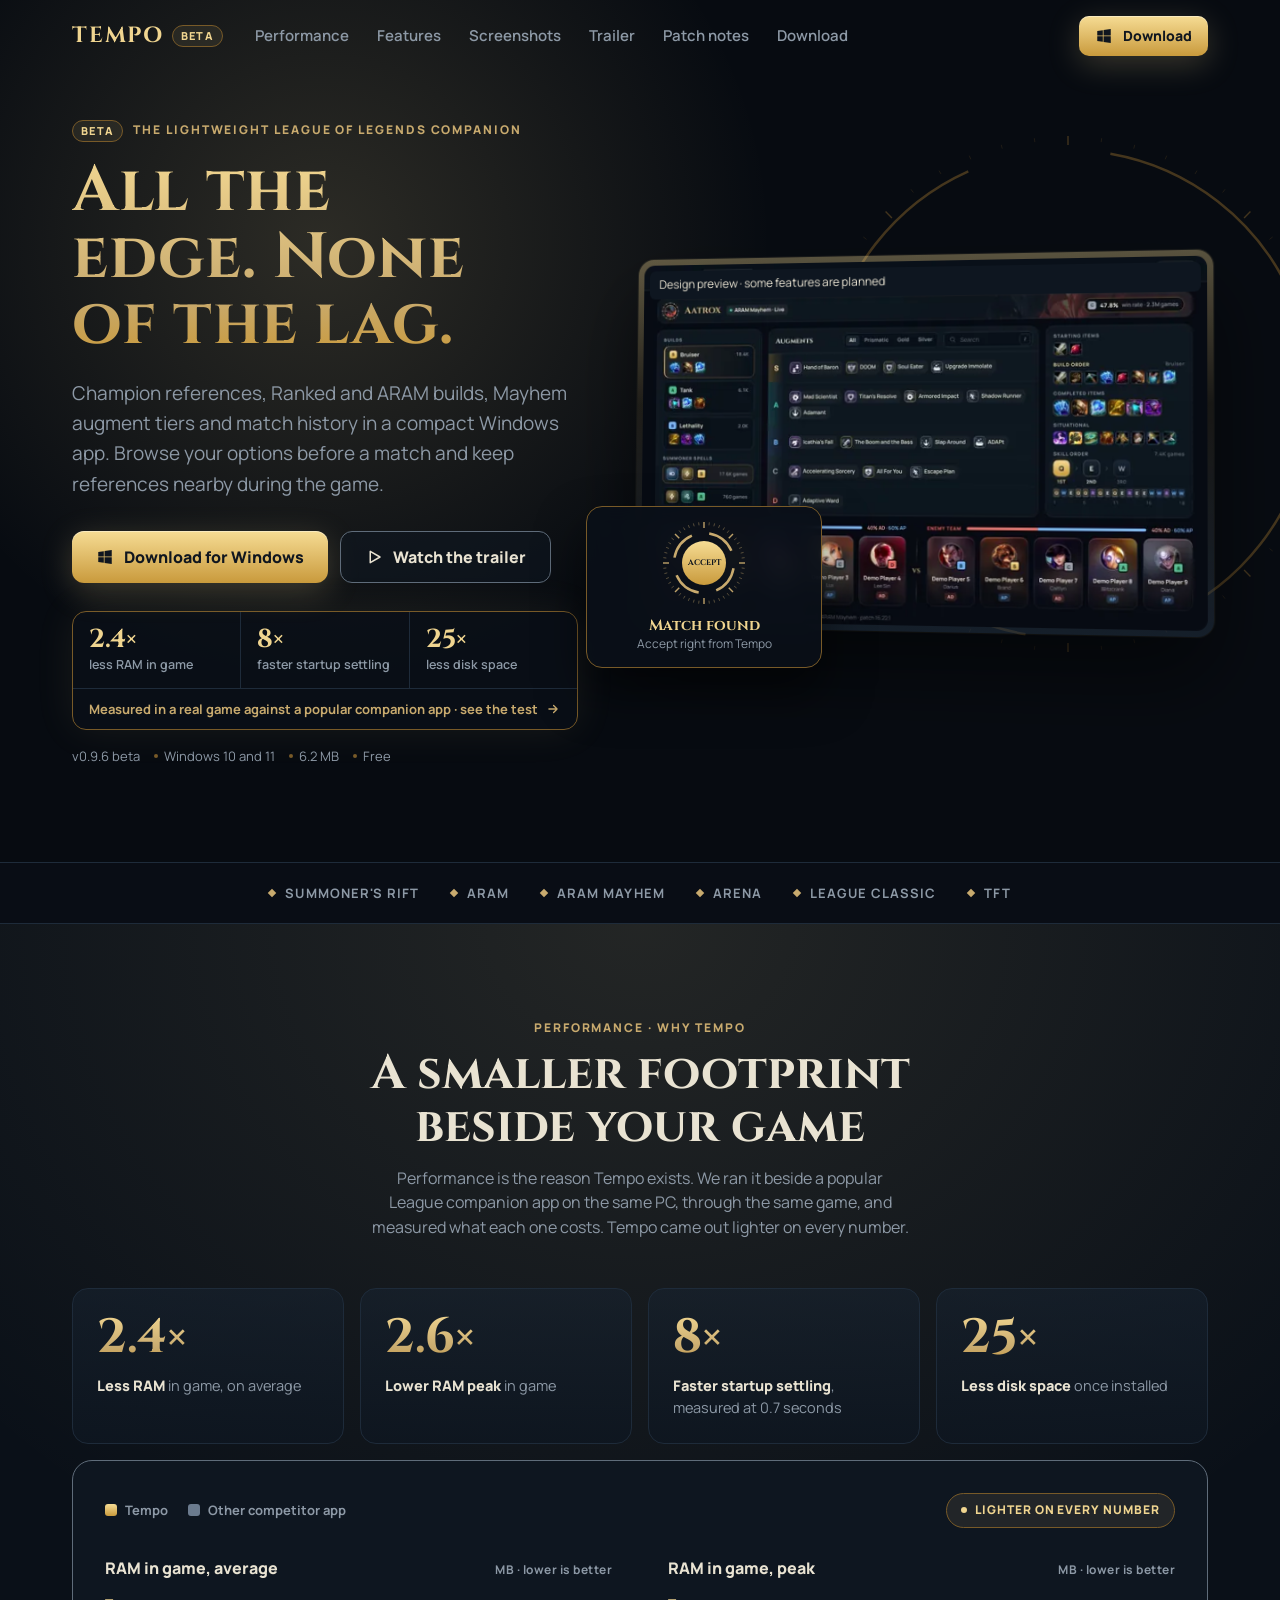
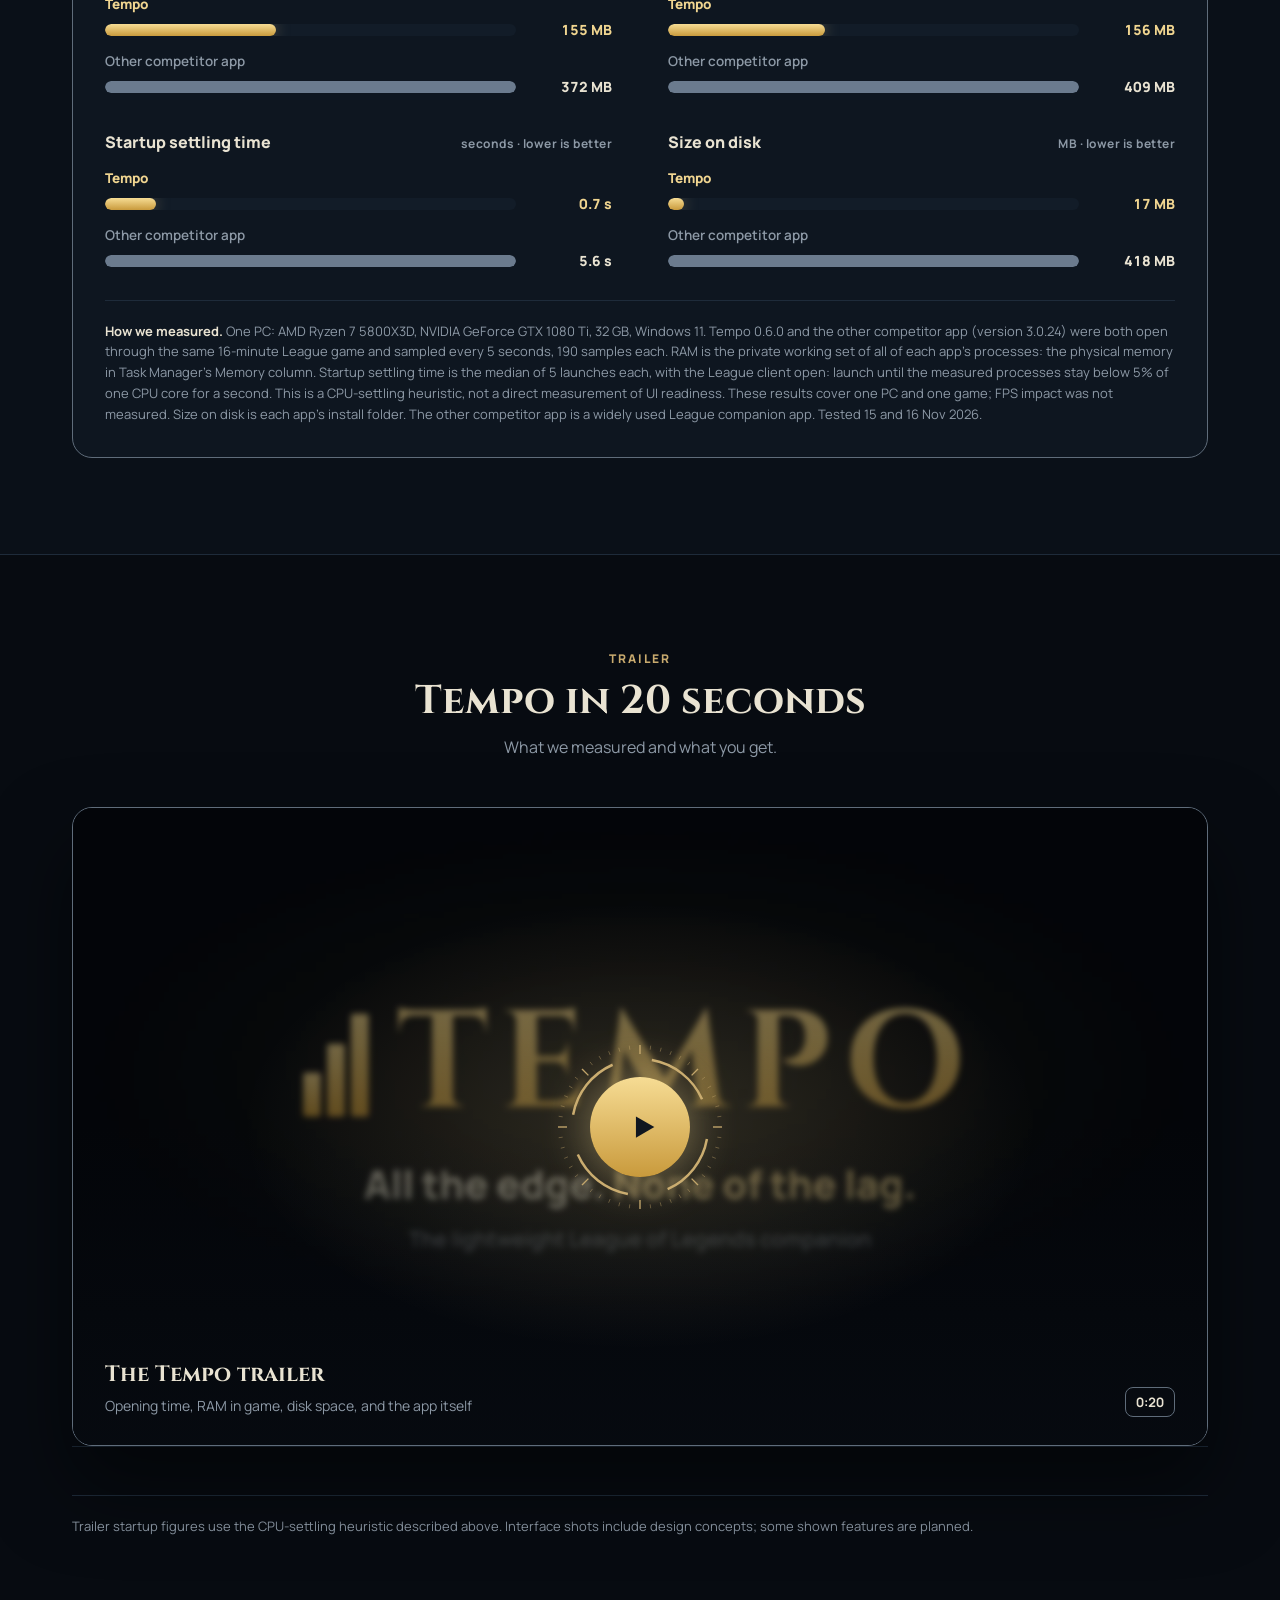
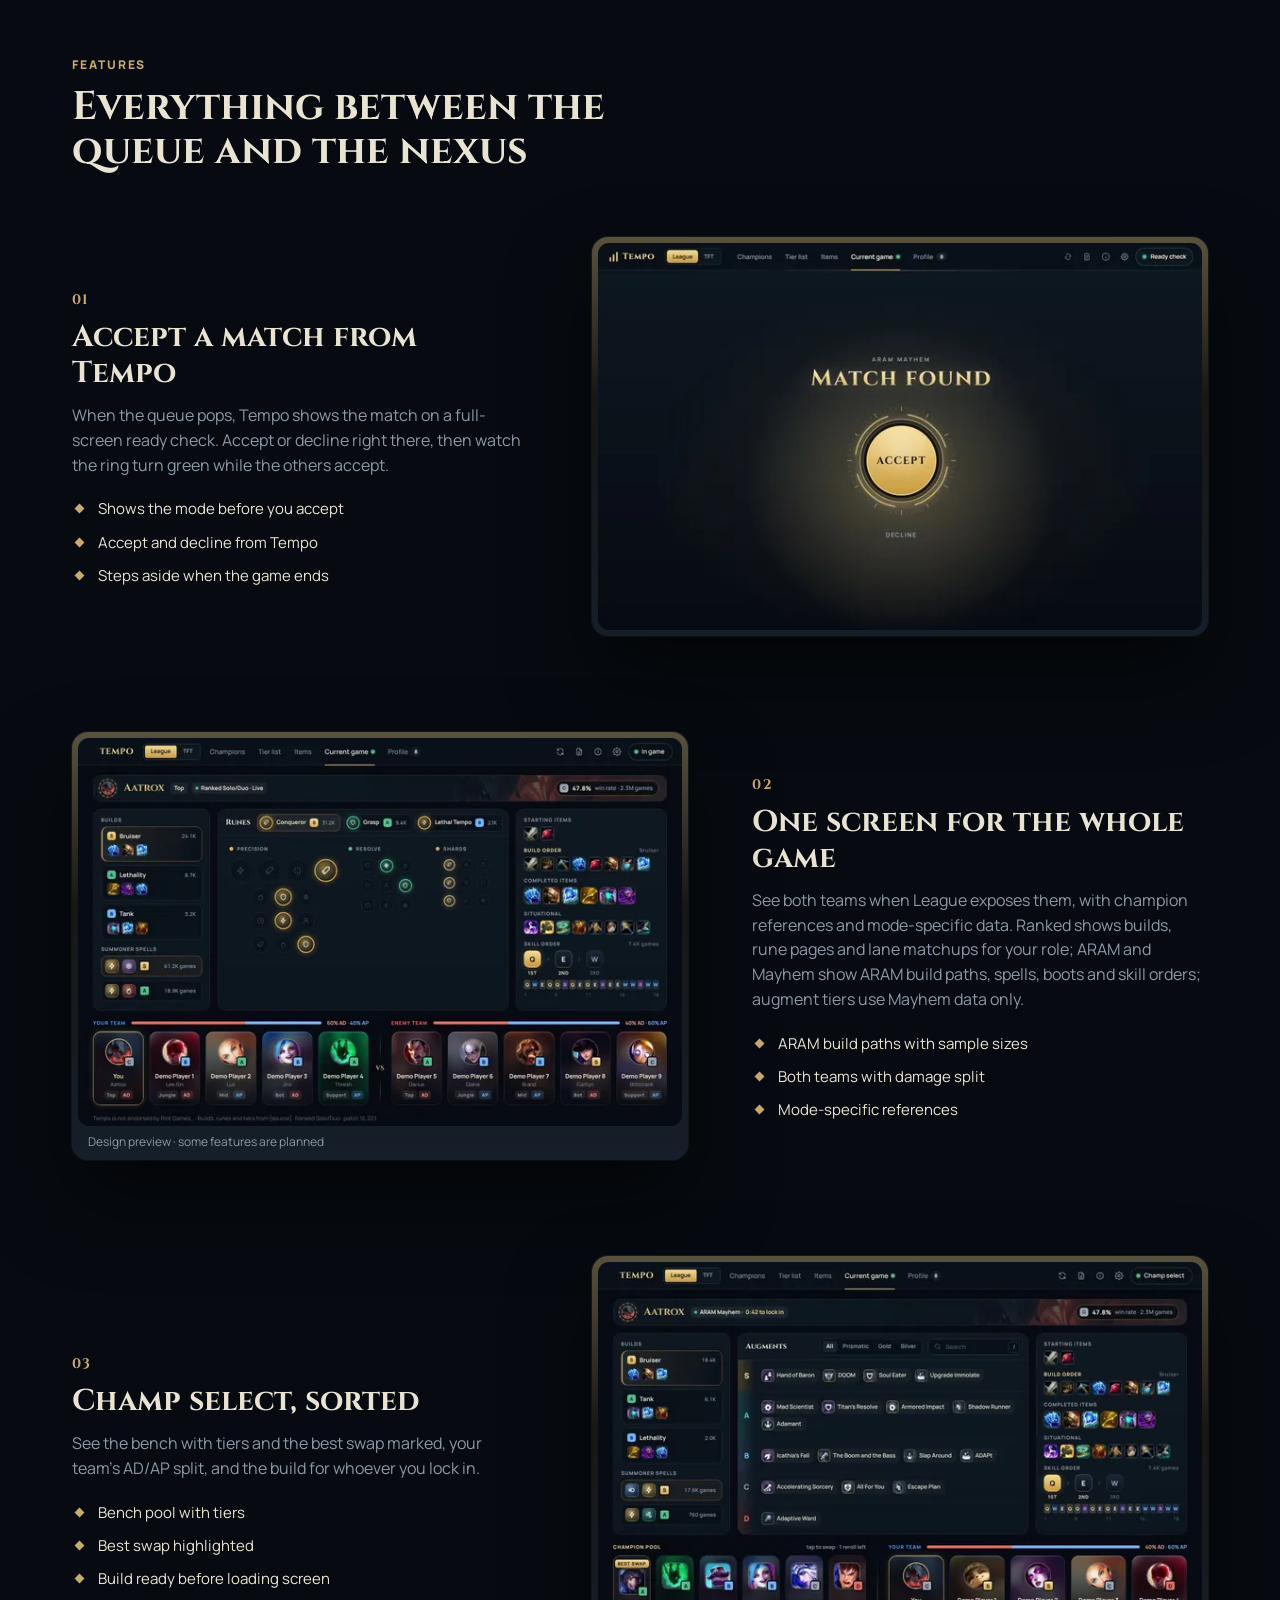
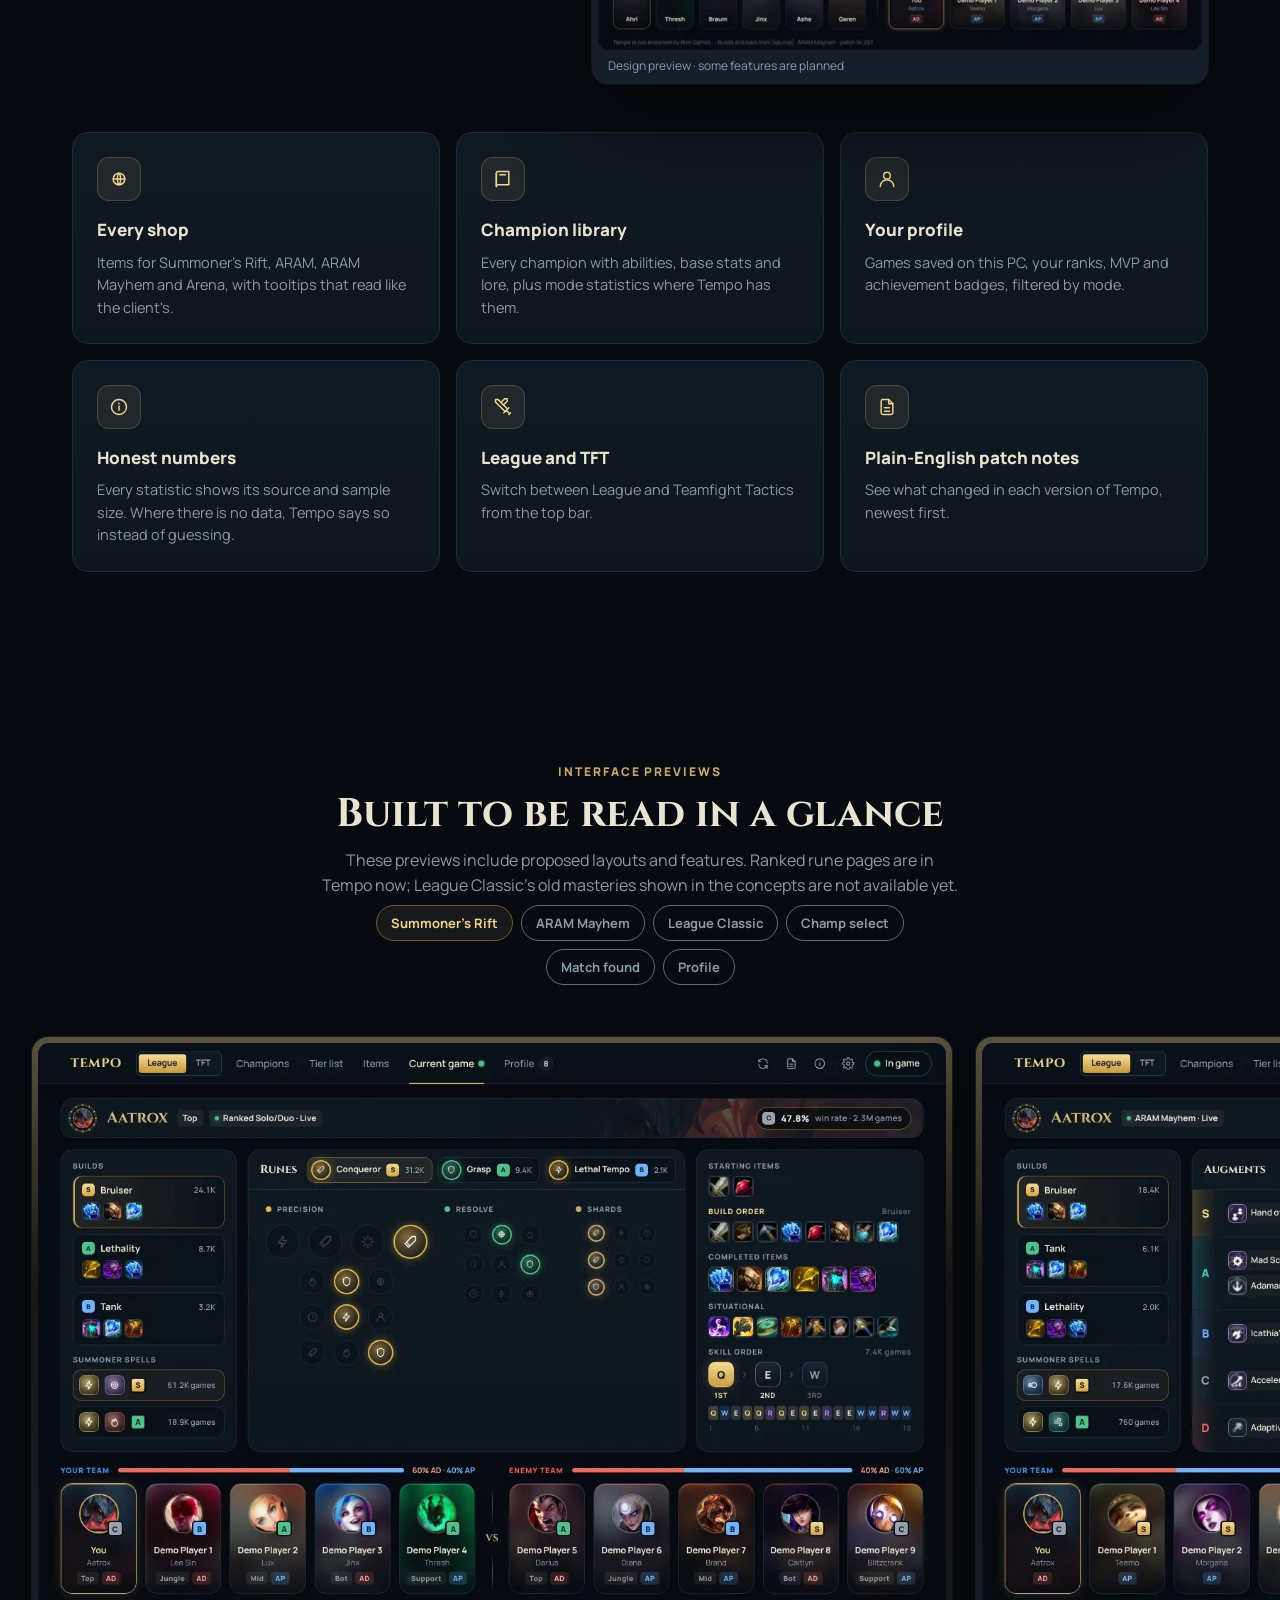
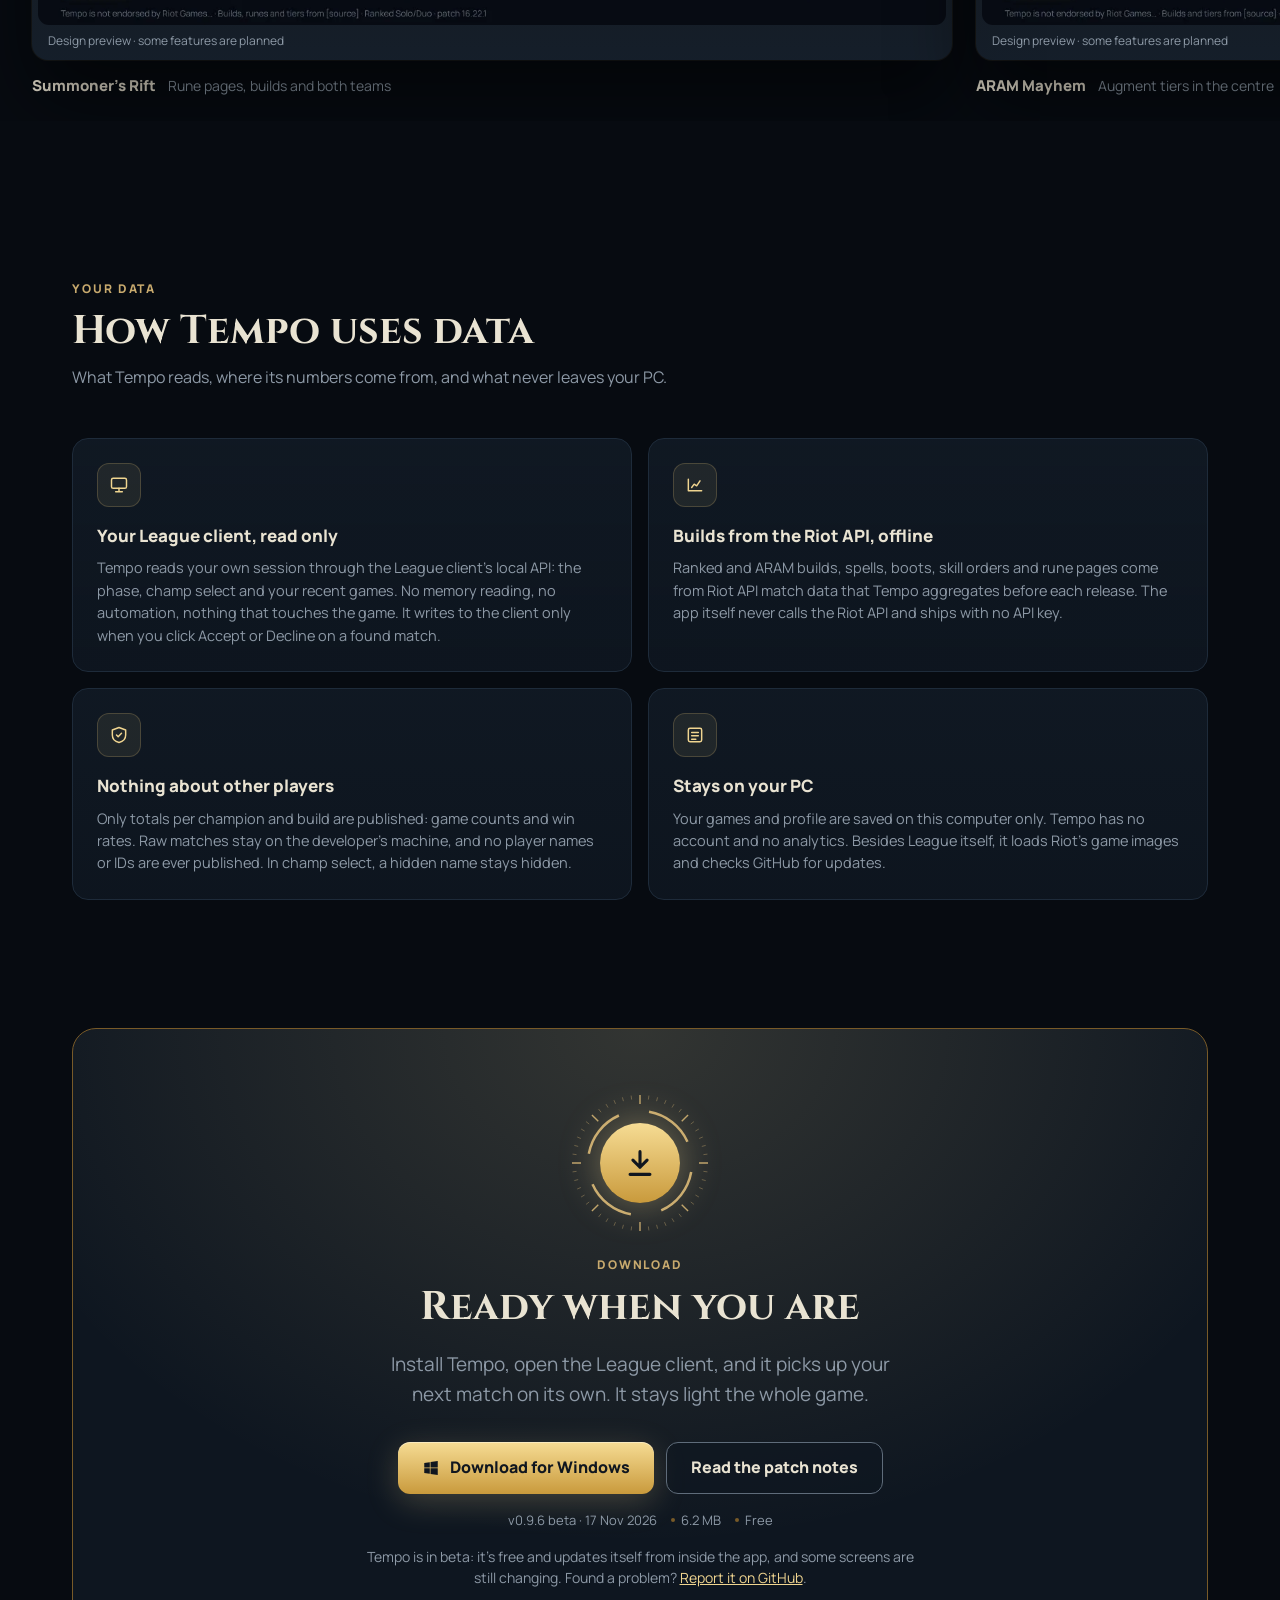
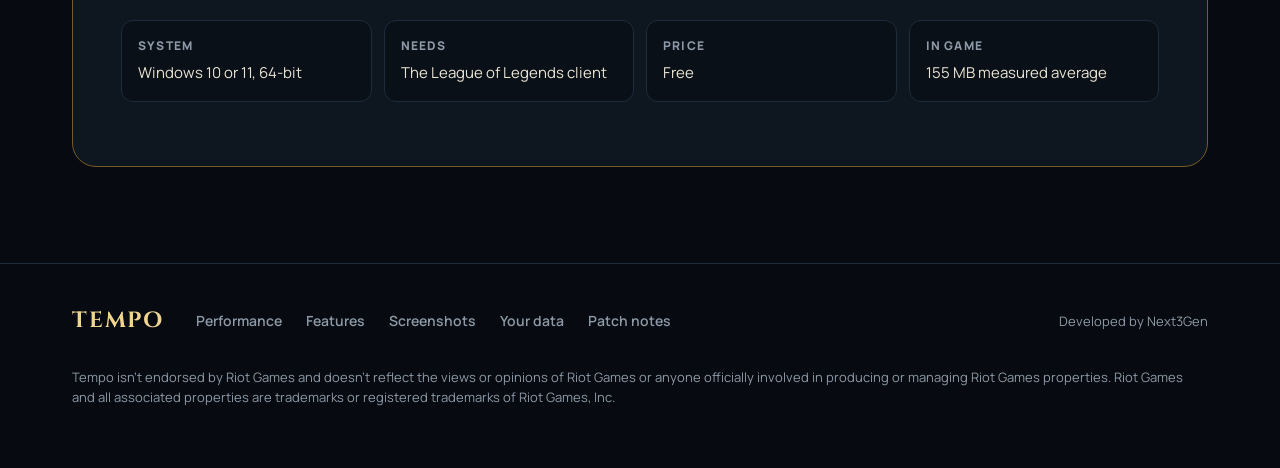
==== commit 45a366c1: "Landing page from tempo d236d70" ====
--- a/index.html
+++ b/index.html
@@ -4,7 +4,7 @@
 <meta charset="utf-8">
 <meta name="viewport" content="width=device-width, initial-scale=1">
 <title>Tempo · the lightweight League of Legends companion</title>
-<meta name="description" content="Tempo is a free, lightweight League of Legends companion for Windows: champion references, ARAM builds, Mayhem augment tiers and match history.">
+<meta name="description" content="Tempo is a free, lightweight League of Legends companion for Windows: champion references, Ranked and ARAM builds, Mayhem augment tiers and match history.">
 <link rel="icon" href="img/icon.png">
 <link rel="preload" href="fonts/manrope.woff2" as="font" type="font/woff2" crossorigin>
 <link rel="preload" href="fonts/cinzel.woff2" as="font" type="font/woff2" crossorigin>
@@ -18,7 +18,7 @@
 <a class="btn btn-gold btn-sm" href="#download"><svg viewBox="0 0 24 24" aria-hidden="true" fill="currentColor"><path d="M3 5.2 10.4 4.2v7.2H3zM11.4 4.05 21 2.7v8.7h-9.6zM3 12.4h7.4v7.3L3 18.7zM11.4 12.4H21v8.9l-9.6-1.35z"></path></svg>Download</a></header><main id="main" tabindex="-1"><section class="hero" id="top"><div class="wrap hero-grid">
 <div><p class="eyebrow"><span class="beta">Beta</span>The lightweight League of Legends companion</p>
 <h1 class="h1">All the edge. None of the lag.</h1>
-<p class="lead">Champion references, ARAM builds, Mayhem augment tiers and match history in a compact Windows app. Browse your options before a match and keep references nearby during the game.</p>
+<p class="lead">Champion references, Ranked and ARAM builds, Mayhem augment tiers and match history in a compact Windows app. Browse your options before a match and keep references nearby during the game.</p>
 <div class="ctas"><a class="btn btn-gold " href="https://github.com/ivanhirskyy/tempo-releases/releases/download/v0.9.6/Tempo_0.9.6_x64-setup.exe"><svg viewBox="0 0 24 24" aria-hidden="true" fill="currentColor"><path d="M3 5.2 10.4 4.2v7.2H3zM11.4 4.05 21 2.7v8.7h-9.6zM3 12.4h7.4v7.3L3 18.7zM11.4 12.4H21v8.9l-9.6-1.35z"></path></svg>Download for Windows</a><a class="btn btn-ghost" href="#trailer"><svg viewBox="0 0 24 24" aria-hidden="true" fill="none" stroke="currentColor" stroke-width="2" stroke-linejoin="round"><path d="M7 4.5v15l13-7.5z"></path></svg>Watch the trailer</a></div>
 <a class="proof" href="#performance"><span class="pi"><b>2.4×</b><small>less RAM in game</small></span><span class="pi"><b>8×</b><small>faster startup settling</small></span><span class="pi"><b>25×</b><small>less disk space</small></span><span class="pl">Measured in a real game against a popular companion app · see the test<svg viewBox="0 0 24 24" aria-hidden="true" fill="none" stroke="currentColor" stroke-width="2.2" stroke-linecap="round" stroke-linejoin="round"><path d="M5 12h14M13 6l6 6-6 6"></path></svg></span></a>
 <div class="meta"><span>v0.9.6 beta</span><span>Windows 10 and 11</span><span>6.2 MB</span><span>Free</span></div>
@@ -44,9 +44,12 @@
 <p class="pnote vstatus" role="status"></p><p class="pnote">Trailer startup figures use the CPU-settling heuristic described above. Interface shots include design concepts; some shown features are planned.</p></div></section><section class="section" id="features" style="padding-top:24px"><div class="wrap">
 <div class="sec-head"><p class="eyebrow">Features</p><h2 class="h2">Everything between the queue and the nexus</h2></div>
 <div class="frows"><div class="frow"><div class="ftext"><span class="num">01</span><h3 class="h3" style="margin-top:8px;font-size:30px">Accept a match from Tempo</h3><p class="body">When the queue pops, Tempo shows the match on a full-screen ready check. Accept or decline right there, then watch the ring turn green while the others accept.</p>
-<ul class="ticks-list"><li>Shows the mode before you accept</li><li>Accept and decline from Tempo</li><li>Steps aside when the game ends</li></ul></div><div class="shot-frame"><picture><source type="image/webp" srcset="img/match-found-640.webp 640w, img/match-found-1280.webp 1280w" sizes="(max-width: 980px) 92vw, 640px"><img src="img/match-found.jpg" alt="The Match found screen with the Accept ring" width="1280" height="820" loading="lazy" decoding="async"></picture></div></div><div class="frow flip"><div class="ftext"><span class="num">02</span><h3 class="h3" style="margin-top:8px;font-size:30px">One screen for the whole game</h3><p class="body">See both teams when League exposes them, with champion references and mode-specific data. ARAM and Mayhem show ARAM build paths, spells, boots and skill orders; augment tiers use Mayhem data only.</p>
+<ul class="ticks-list"><li>Shows the mode before you accept</li><li>Accept and decline from Tempo</li><li>Steps aside when the game ends</li></ul></div><div class="shot-frame"><picture><source type="image/webp" srcset="img/match-found-640.webp 640w, img/match-found-1280.webp 1280w" sizes="(max-width: 980px) 92vw, 640px"><img src="img/match-found.jpg" alt="The Match found screen with the Accept ring" width="1280" height="820" loading="lazy" decoding="async"></picture></div></div><div class="frow flip"><div class="ftext"><span class="num">02</span><h3 class="h3" style="margin-top:8px;font-size:30px">One screen for the whole game</h3><p class="body">See both teams when League exposes them, with champion references and mode-specific data. Ranked shows builds, rune pages and lane matchups for your role; ARAM and Mayhem show ARAM build paths, spells, boots and skill orders; augment tiers use Mayhem data only.</p>
 <ul class="ticks-list"><li>ARAM build paths with sample sizes</li><li>Both teams with damage split</li><li>Mode-specific references</li></ul></div><div class="shot-frame concept-frame"><picture><source type="image/webp" srcset="img/rift-640.webp 640w, img/rift-1280.webp 1280w" sizes="(max-width: 980px) 92vw, 640px"><img src="img/rift.jpg" alt="Design preview: Tempo in a Summoner's Rift game with rune pages" width="1280" height="820" loading="lazy" decoding="async"></picture></div></div><div class="frow"><div class="ftext"><span class="num">03</span><h3 class="h3" style="margin-top:8px;font-size:30px">Champ select, sorted</h3><p class="body">See the bench with tiers and the best swap marked, your team's AD/AP split, and the build for whoever you lock in.</p>
-<ul class="ticks-list"><li>Bench pool with tiers</li><li>Best swap highlighted</li><li>Build ready before loading screen</li></ul></div><div class="shot-frame concept-frame"><picture><source type="image/webp" srcset="img/champ-select-640.webp 640w, img/champ-select-1280.webp 1280w" sizes="(max-width: 980px) 92vw, 640px"><img src="img/champ-select.jpg" alt="Design preview: Champ select with the champion pool and your team" width="1280" height="820" loading="lazy" decoding="async"></picture></div></div></div><div class="fgrid"><article class="fcard"><span class="ic"><svg class="t-ico" viewBox="0 0 24 24" aria-hidden="true"><circle cx="12" cy="12" r="7"></circle><path d="M5 12h14M12 5c2.5 2 2.5 12 0 14M12 5c-2.5 2-2.5 12 0 14"></path></svg></span><h3>Every shop</h3><p>Items for Summoner's Rift, ARAM, ARAM Mayhem and Arena, with tooltips that read like the client's.</p></article><article class="fcard"><span class="ic"><svg class="t-ico" viewBox="0 0 24 24" aria-hidden="true"><path d="M4 5a2 2 0 0 1 2-2h13v16H6a2 2 0 0 0-2 2z"></path><path d="M4 21V5"></path><path d="M8 7h7"></path></svg></span><h3>Champion library</h3><p>Every champion with abilities, base stats and lore, plus mode statistics where Tempo has them.</p></article><article class="fcard"><span class="ic"><svg class="t-ico" viewBox="0 0 24 24" aria-hidden="true"><circle cx="12" cy="8" r="4"></circle><path d="M4 21a8 8 0 0 1 16 0"></path></svg></span><h3>Your profile</h3><p>Games saved on this PC, your ranks, MVP and achievement badges, filtered by mode.</p></article><article class="fcard"><span class="ic"><svg class="t-ico" viewBox="0 0 24 24" aria-hidden="true"><circle cx="12" cy="12" r="9"></circle><path d="M12 11v5"></path><path d="M12 7.5v.5"></path></svg></span><h3>Honest numbers</h3><p>Every statistic shows its source and sample size. Where there is no data, Tempo says so instead of guessing.</p></article><article class="fcard"><span class="ic"><svg class="t-ico" viewBox="0 0 24 24" aria-hidden="true"><path d="M14.5 17.5 3 6V3h3l11.5 11.5"></path><path d="M13 19l6-6M16 16l4 4M19 21l2-2"></path><path d="M9.5 6.5 14 2h3v3l-4.5 4.5"></path></svg></span><h3>League and TFT</h3><p>Switch between League and Teamfight Tactics from the top bar.</p></article><article class="fcard"><span class="ic"><svg class="t-ico" viewBox="0 0 24 24" aria-hidden="true"><path d="M14 3H7a2 2 0 0 0-2 2v14a2 2 0 0 0 2 2h10a2 2 0 0 0 2-2V8z"></path><path d="M14 3v5h5"></path><path d="M9 13h6M9 17h6"></path></svg></span><h3>Plain-English patch notes</h3><p>See what changed in each version of Tempo, newest first.</p></article></div></div></section><section class="section" id="screens" style="padding-bottom:64px"><div class="wrap"><div class="sec-head center"><p class="eyebrow">Interface previews</p><h2 class="h2">Built to be read in a glance</h2><p class="body">These previews include proposed layouts and features. Rune pages and Classic masteries shown in the concepts are not currently available in Tempo.</p><nav class="thumbs" aria-label="Screenshots"><a href="#g-rift" class="on" aria-current="true">Summoner's Rift</a><a href="#g-mayhem" class="">ARAM Mayhem</a><a href="#g-classic" class="">League Classic</a><a href="#g-cs" class="">Champ select</a><a href="#g-ready" class="">Match found</a><a href="#g-profile" class="">Profile</a></nav></div></div><div class="gal" role="region" aria-label="Interface previews" tabindex="0"><figure id="g-rift"><div class="shot-frame concept-frame"><picture><source type="image/webp" srcset="img/rift-640.webp 640w, img/rift-1280.webp 1280w" sizes="(max-width: 600px) 88vw, min(78vw, 920px)"><img src="img/rift.jpg" alt="" width="1280" height="820" loading="lazy" decoding="async"></picture></div><figcaption><b>Summoner's Rift</b><span>Rune pages, builds and both teams</span></figcaption></figure><figure id="g-mayhem"><div class="shot-frame concept-frame"><picture><source type="image/webp" srcset="img/mayhem-640.webp 640w, img/mayhem-1280.webp 1280w" sizes="(max-width: 600px) 88vw, min(78vw, 920px)"><img src="img/mayhem.jpg" alt="" width="1280" height="820" loading="lazy" decoding="async"></picture></div><figcaption><b>ARAM Mayhem</b><span>Augment tiers in the centre</span></figcaption></figure><figure id="g-classic"><div class="shot-frame concept-frame"><picture><source type="image/webp" srcset="img/classic-640.webp 640w, img/classic-1280.webp 1280w" sizes="(max-width: 600px) 88vw, min(78vw, 920px)"><img src="img/classic.jpg" alt="" width="1280" height="820" loading="lazy" decoding="async"></picture></div><figcaption><b>League Classic</b><span>Old runes and masteries</span></figcaption></figure><figure id="g-cs"><div class="shot-frame concept-frame"><picture><source type="image/webp" srcset="img/champ-select-640.webp 640w, img/champ-select-1280.webp 1280w" sizes="(max-width: 600px) 88vw, min(78vw, 920px)"><img src="img/champ-select.jpg" alt="" width="1280" height="820" loading="lazy" decoding="async"></picture></div><figcaption><b>Champ select</b><span>Bench pool and best swap</span></figcaption></figure><figure id="g-ready"><div class="shot-frame"><picture><source type="image/webp" srcset="img/match-found-640.webp 640w, img/match-found-1280.webp 1280w" sizes="(max-width: 600px) 88vw, min(78vw, 920px)"><img src="img/match-found.jpg" alt="" width="1280" height="820" loading="lazy" decoding="async"></picture></div><figcaption><b>Match found</b><span>Accept from Tempo</span></figcaption></figure><figure id="g-profile"><div class="shot-frame"><picture><source type="image/webp" srcset="img/profile-640.webp 640w, img/profile-1280.webp 1280w" sizes="(max-width: 600px) 88vw, min(78vw, 920px)"><img src="img/profile.jpg" alt="" width="1280" height="820" loading="lazy" decoding="async"></picture></div><figcaption><b>Profile</b><span>Your games, ranks and badges</span></figcaption></figure></div></section><section class="section" id="download" style="padding-top:32px"><div class="wrap"><div class="dl">
+<ul class="ticks-list"><li>Bench pool with tiers</li><li>Best swap highlighted</li><li>Build ready before loading screen</li></ul></div><div class="shot-frame concept-frame"><picture><source type="image/webp" srcset="img/champ-select-640.webp 640w, img/champ-select-1280.webp 1280w" sizes="(max-width: 980px) 92vw, 640px"><img src="img/champ-select.jpg" alt="Design preview: Champ select with the champion pool and your team" width="1280" height="820" loading="lazy" decoding="async"></picture></div></div></div><div class="fgrid"><article class="fcard"><span class="ic"><svg class="t-ico" viewBox="0 0 24 24" aria-hidden="true"><circle cx="12" cy="12" r="7"></circle><path d="M5 12h14M12 5c2.5 2 2.5 12 0 14M12 5c-2.5 2-2.5 12 0 14"></path></svg></span><h3>Every shop</h3><p>Items for Summoner's Rift, ARAM, ARAM Mayhem and Arena, with tooltips that read like the client's.</p></article><article class="fcard"><span class="ic"><svg class="t-ico" viewBox="0 0 24 24" aria-hidden="true"><path d="M4 5a2 2 0 0 1 2-2h13v16H6a2 2 0 0 0-2 2z"></path><path d="M4 21V5"></path><path d="M8 7h7"></path></svg></span><h3>Champion library</h3><p>Every champion with abilities, base stats and lore, plus mode statistics where Tempo has them.</p></article><article class="fcard"><span class="ic"><svg class="t-ico" viewBox="0 0 24 24" aria-hidden="true"><circle cx="12" cy="8" r="4"></circle><path d="M4 21a8 8 0 0 1 16 0"></path></svg></span><h3>Your profile</h3><p>Games saved on this PC, your ranks, MVP and achievement badges, filtered by mode.</p></article><article class="fcard"><span class="ic"><svg class="t-ico" viewBox="0 0 24 24" aria-hidden="true"><circle cx="12" cy="12" r="9"></circle><path d="M12 11v5"></path><path d="M12 7.5v.5"></path></svg></span><h3>Honest numbers</h3><p>Every statistic shows its source and sample size. Where there is no data, Tempo says so instead of guessing.</p></article><article class="fcard"><span class="ic"><svg class="t-ico" viewBox="0 0 24 24" aria-hidden="true"><path d="M14.5 17.5 3 6V3h3l11.5 11.5"></path><path d="M13 19l6-6M16 16l4 4M19 21l2-2"></path><path d="M9.5 6.5 14 2h3v3l-4.5 4.5"></path></svg></span><h3>League and TFT</h3><p>Switch between League and Teamfight Tactics from the top bar.</p></article><article class="fcard"><span class="ic"><svg class="t-ico" viewBox="0 0 24 24" aria-hidden="true"><path d="M14 3H7a2 2 0 0 0-2 2v14a2 2 0 0 0 2 2h10a2 2 0 0 0 2-2V8z"></path><path d="M14 3v5h5"></path><path d="M9 13h6M9 17h6"></path></svg></span><h3>Plain-English patch notes</h3><p>See what changed in each version of Tempo, newest first.</p></article></div></div></section><section class="section" id="screens" style="padding-bottom:64px"><div class="wrap"><div class="sec-head center"><p class="eyebrow">Interface previews</p><h2 class="h2">Built to be read in a glance</h2><p class="body">These previews include proposed layouts and features. Ranked rune pages are in Tempo now; League Classic's old masteries shown in the concepts are not available yet.</p><nav class="thumbs" aria-label="Screenshots"><a href="#g-rift" class="on" aria-current="true">Summoner's Rift</a><a href="#g-mayhem" class="">ARAM Mayhem</a><a href="#g-classic" class="">League Classic</a><a href="#g-cs" class="">Champ select</a><a href="#g-ready" class="">Match found</a><a href="#g-profile" class="">Profile</a></nav></div></div><div class="gal" role="region" aria-label="Interface previews" tabindex="0"><figure id="g-rift"><div class="shot-frame concept-frame"><picture><source type="image/webp" srcset="img/rift-640.webp 640w, img/rift-1280.webp 1280w" sizes="(max-width: 600px) 88vw, min(78vw, 920px)"><img src="img/rift.jpg" alt="" width="1280" height="820" loading="lazy" decoding="async"></picture></div><figcaption><b>Summoner's Rift</b><span>Rune pages, builds and both teams</span></figcaption></figure><figure id="g-mayhem"><div class="shot-frame concept-frame"><picture><source type="image/webp" srcset="img/mayhem-640.webp 640w, img/mayhem-1280.webp 1280w" sizes="(max-width: 600px) 88vw, min(78vw, 920px)"><img src="img/mayhem.jpg" alt="" width="1280" height="820" loading="lazy" decoding="async"></picture></div><figcaption><b>ARAM Mayhem</b><span>Augment tiers in the centre</span></figcaption></figure><figure id="g-classic"><div class="shot-frame concept-frame"><picture><source type="image/webp" srcset="img/classic-640.webp 640w, img/classic-1280.webp 1280w" sizes="(max-width: 600px) 88vw, min(78vw, 920px)"><img src="img/classic.jpg" alt="" width="1280" height="820" loading="lazy" decoding="async"></picture></div><figcaption><b>League Classic</b><span>Old runes and masteries</span></figcaption></figure><figure id="g-cs"><div class="shot-frame concept-frame"><picture><source type="image/webp" srcset="img/champ-select-640.webp 640w, img/champ-select-1280.webp 1280w" sizes="(max-width: 600px) 88vw, min(78vw, 920px)"><img src="img/champ-select.jpg" alt="" width="1280" height="820" loading="lazy" decoding="async"></picture></div><figcaption><b>Champ select</b><span>Bench pool and best swap</span></figcaption></figure><figure id="g-ready"><div class="shot-frame"><picture><source type="image/webp" srcset="img/match-found-640.webp 640w, img/match-found-1280.webp 1280w" sizes="(max-width: 600px) 88vw, min(78vw, 920px)"><img src="img/match-found.jpg" alt="" width="1280" height="820" loading="lazy" decoding="async"></picture></div><figcaption><b>Match found</b><span>Accept from Tempo</span></figcaption></figure><figure id="g-profile"><div class="shot-frame"><picture><source type="image/webp" srcset="img/profile-640.webp 640w, img/profile-1280.webp 1280w" sizes="(max-width: 600px) 88vw, min(78vw, 920px)"><img src="img/profile.jpg" alt="" width="1280" height="820" loading="lazy" decoding="async"></picture></div><figcaption><b>Profile</b><span>Your games, ranks and badges</span></figcaption></figure></div></section><section class="section" id="data"><div class="wrap">
+<div class="sec-head"><p class="eyebrow">Your data</p><h2 class="h2">How Tempo uses data</h2><p class="body">What Tempo reads, where its numbers come from, and what never leaves your PC.</p></div>
+<div class="fgrid data-grid"><article class="fcard"><span class="ic"><svg class="t-ico" viewBox="0 0 24 24" aria-hidden="true"><rect x="3" y="4" width="18" height="12" rx="2"></rect><path d="M8 20h8M12 16v4"></path></svg></span><h3>Your League client, read only</h3><p>Tempo reads your own session through the League client's local API: the phase, champ select and your recent games. No memory reading, no automation, nothing that touches the game. It writes to the client only when you click Accept or Decline on a found match.</p></article><article class="fcard"><span class="ic"><svg class="t-ico" viewBox="0 0 24 24" aria-hidden="true"><path d="M4 19V5M4 19h16"></path><path d="M8 15l3-4 3 2 4-6"></path></svg></span><h3>Builds from the Riot API, offline</h3><p>Ranked and ARAM builds, spells, boots, skill orders and rune pages come from Riot API match data that Tempo aggregates before each release. The app itself never calls the Riot API and ships with no API key.</p></article><article class="fcard"><span class="ic"><svg class="t-ico" viewBox="0 0 24 24" aria-hidden="true"><path d="M12 3l8 3v6c0 5-3.5 8-8 9-4.5-1-8-4-8-9V6z"></path><path d="M9 12l2 2 4-4"></path></svg></span><h3>Nothing about other players</h3><p>Only totals per champion and build are published: game counts and win rates. Raw matches stay on the developer's machine, and no player names or IDs are ever published. In champ select, a hidden name stays hidden.</p></article><article class="fcard"><span class="ic"><svg class="t-ico" viewBox="0 0 24 24" aria-hidden="true"><rect x="4" y="4" width="16" height="16" rx="2"></rect><path d="M8 9h8M8 13h8M8 17h5"></path></svg></span><h3>Stays on your PC</h3><p>Your games and profile are saved on this computer only. Tempo has no account and no analytics. Besides League itself, it loads Riot's game images and checks GitHub for updates.</p></article></div>
+</div></section><section class="section" id="download" style="padding-top:32px"><div class="wrap"><div class="dl">
 <div class="ring-big"><svg viewBox="0 0 140 140" width="140" height="140" aria-hidden="true" style="display:block"><line x1="70.00" y1="11.00" x2="70.00" y2="2.00" stroke="currentColor" stroke-opacity="0.95" stroke-width="1.4"></line><line x1="78.35" y1="6.55" x2="78.88" y2="2.58" stroke="currentColor" stroke-opacity="0.4" stroke-width="1"></line><line x1="86.56" y1="8.18" x2="87.60" y2="4.32" stroke="currentColor" stroke-opacity="0.4" stroke-width="1"></line><line x1="94.49" y1="10.87" x2="96.02" y2="7.18" stroke="currentColor" stroke-opacity="0.4" stroke-width="1"></line><line x1="102.00" y1="14.57" x2="104.00" y2="11.11" stroke="currentColor" stroke-opacity="0.4" stroke-width="1"></line><line x1="108.96" y1="19.23" x2="111.40" y2="16.05" stroke="currentColor" stroke-opacity="0.4" stroke-width="1"></line><line x1="111.72" y1="28.28" x2="118.08" y2="21.92" stroke="currentColor" stroke-opacity="0.95" stroke-width="1.4"></line><line x1="120.77" y1="31.04" x2="123.95" y2="28.60" stroke="currentColor" stroke-opacity="0.4" stroke-width="1"></line><line x1="125.43" y1="38.00" x2="128.89" y2="36.00" stroke="currentColor" stroke-opacity="0.4" stroke-width="1"></line><line x1="129.13" y1="45.51" x2="132.82" y2="43.98" stroke="currentColor" stroke-opacity="0.4" stroke-width="1"></line><line x1="131.82" y1="53.44" x2="135.68" y2="52.40" stroke="currentColor" stroke-opacity="0.4" stroke-width="1"></line><line x1="133.45" y1="61.65" x2="137.42" y2="61.12" stroke="currentColor" stroke-opacity="0.4" stroke-width="1"></line><line x1="129.00" y1="70.00" x2="138.00" y2="70.00" stroke="currentColor" stroke-opacity="0.95" stroke-width="1.4"></line><line x1="133.45" y1="78.35" x2="137.42" y2="78.88" stroke="currentColor" stroke-opacity="0.4" stroke-width="1"></line><line x1="131.82" y1="86.56" x2="135.68" y2="87.60" stroke="currentColor" stroke-opacity="0.4" stroke-width="1"></line><line x1="129.13" y1="94.49" x2="132.82" y2="96.02" stroke="currentColor" stroke-opacity="0.4" stroke-width="1"></line><line x1="125.43" y1="102.00" x2="128.89" y2="104.00" stroke="currentColor" stroke-opacity="0.4" stroke-width="1"></line><line x1="120.77" y1="108.96" x2="123.95" y2="111.40" stroke="currentColor" stroke-opacity="0.4" stroke-width="1"></line><line x1="111.72" y1="111.72" x2="118.08" y2="118.08" stroke="currentColor" stroke-opacity="0.95" stroke-width="1.4"></line><line x1="108.96" y1="120.77" x2="111.40" y2="123.95" stroke="currentColor" stroke-opacity="0.4" stroke-width="1"></line><line x1="102.00" y1="125.43" x2="104.00" y2="128.89" stroke="currentColor" stroke-opacity="0.4" stroke-width="1"></line><line x1="94.49" y1="129.13" x2="96.02" y2="132.82" stroke="currentColor" stroke-opacity="0.4" stroke-width="1"></line><line x1="86.56" y1="131.82" x2="87.60" y2="135.68" stroke="currentColor" stroke-opacity="0.4" stroke-width="1"></line><line x1="78.35" y1="133.45" x2="78.88" y2="137.42" stroke="currentColor" stroke-opacity="0.4" stroke-width="1"></line><line x1="70.00" y1="129.00" x2="70.00" y2="138.00" stroke="currentColor" stroke-opacity="0.95" stroke-width="1.4"></line><line x1="61.65" y1="133.45" x2="61.12" y2="137.42" stroke="currentColor" stroke-opacity="0.4" stroke-width="1"></line><line x1="53.44" y1="131.82" x2="52.40" y2="135.68" stroke="currentColor" stroke-opacity="0.4" stroke-width="1"></line><line x1="45.51" y1="129.13" x2="43.98" y2="132.82" stroke="currentColor" stroke-opacity="0.4" stroke-width="1"></line><line x1="38.00" y1="125.43" x2="36.00" y2="128.89" stroke="currentColor" stroke-opacity="0.4" stroke-width="1"></line><line x1="31.04" y1="120.77" x2="28.60" y2="123.95" stroke="currentColor" stroke-opacity="0.4" stroke-width="1"></line><line x1="28.28" y1="111.72" x2="21.92" y2="118.08" stroke="currentColor" stroke-opacity="0.95" stroke-width="1.4"></line><line x1="19.23" y1="108.96" x2="16.05" y2="111.40" stroke="currentColor" stroke-opacity="0.4" stroke-width="1"></line><line x1="14.57" y1="102.00" x2="11.11" y2="104.00" stroke="currentColor" stroke-opacity="0.4" stroke-width="1"></line><line x1="10.87" y1="94.49" x2="7.18" y2="96.02" stroke="currentColor" stroke-opacity="0.4" stroke-width="1"></line><line x1="8.18" y1="86.56" x2="4.32" y2="87.60" stroke="currentColor" stroke-opacity="0.4" stroke-width="1"></line><line x1="6.55" y1="78.35" x2="2.58" y2="78.88" stroke="currentColor" stroke-opacity="0.4" stroke-width="1"></line><line x1="11.00" y1="70.00" x2="2.00" y2="70.00" stroke="currentColor" stroke-opacity="0.95" stroke-width="1.4"></line><line x1="6.55" y1="61.65" x2="2.58" y2="61.12" stroke="currentColor" stroke-opacity="0.4" stroke-width="1"></line><line x1="8.18" y1="53.44" x2="4.32" y2="52.40" stroke="currentColor" stroke-opacity="0.4" stroke-width="1"></line><line x1="10.87" y1="45.51" x2="7.18" y2="43.98" stroke="currentColor" stroke-opacity="0.4" stroke-width="1"></line><line x1="14.57" y1="38.00" x2="11.11" y2="36.00" stroke="currentColor" stroke-opacity="0.4" stroke-width="1"></line><line x1="19.23" y1="31.04" x2="16.05" y2="28.60" stroke="currentColor" stroke-opacity="0.4" stroke-width="1"></line><line x1="28.28" y1="28.28" x2="21.92" y2="21.92" stroke="currentColor" stroke-opacity="0.95" stroke-width="1.4"></line><line x1="31.04" y1="19.23" x2="28.60" y2="16.05" stroke="currentColor" stroke-opacity="0.4" stroke-width="1"></line><line x1="38.00" y1="14.57" x2="36.00" y2="11.11" stroke="currentColor" stroke-opacity="0.4" stroke-width="1"></line><line x1="45.51" y1="10.87" x2="43.98" y2="7.18" stroke="currentColor" stroke-opacity="0.4" stroke-width="1"></line><line x1="53.44" y1="8.18" x2="52.40" y2="4.32" stroke="currentColor" stroke-opacity="0.4" stroke-width="1"></line><line x1="61.65" y1="6.55" x2="61.12" y2="2.58" stroke="currentColor" stroke-opacity="0.4" stroke-width="1"></line><circle cx="70.0" cy="70.0" r="52" fill="none" stroke="currentColor" stroke-width="2.5" stroke-dasharray="50.6 31.0" transform="rotate(-80 70.0 70.0)"></circle></svg><span class="core"><svg viewBox="0 0 24 24" aria-hidden="true" fill="none" stroke="currentColor" stroke-width="2.2" stroke-linecap="round" stroke-linejoin="round"><path d="M12 4v11M7 10l5 5 5-5M5 20h14"></path></svg></span></div>
 <p class="eyebrow">Download</p><h2 class="h2">Ready when you are</h2>
 <p class="lead">Install Tempo, open the League client, and it picks up your next match on its own. It stays light the whole game.</p>
@@ -56,7 +59,7 @@
 <p class="phone-note">Tempo runs on Windows. Open this page on your PC to install it.</p>
 <div class="req"><div><b>System</b><span>Windows 10 or 11, 64-bit</span></div><div><b>Needs</b><span>The League of Legends client</span></div><div><b>Price</b><span>Free</span></div><div><b>In game</b><span>155 MB measured average</span></div></div>
 </div></div></section></main><footer class="foot"><div class="wrap"><a class="brand" href="#top">TEMPO</a>
-<nav aria-label="Footer"><a href="#performance">Performance</a><a href="#features">Features</a><a href="#screens">Screenshots</a><a href="patch-notes.html">Patch notes</a></nav>
+<nav aria-label="Footer"><a href="#performance">Performance</a><a href="#features">Features</a><a href="#screens">Screenshots</a><a href="#data">Your data</a><a href="patch-notes.html">Patch notes</a></nav>
 <p class="credit">Developed by Next3Gen</p>
 <p class="legal">Tempo isn’t endorsed by Riot Games and doesn’t reflect the views or opinions of Riot Games or anyone officially involved in producing or managing Riot Games properties. Riot Games and all associated properties are trademarks or registered trademarks of Riot Games, Inc.</p></div></footer></div></div>
 <script>
--- a/style.css
+++ b/style.css
@@ -399,3 +399,7 @@
   .play .disc { inset: 16px; }
   .play .disc svg { width: 20px; height: 20px; margin-left: 3px; }
 }
+
+/* How Tempo uses data: four cards, two per row. */
+.data-grid { grid-template-columns: repeat(2, minmax(0, 1fr)); }
+@container (max-width: 600px) { .data-grid { grid-template-columns: minmax(0, 1fr); } }
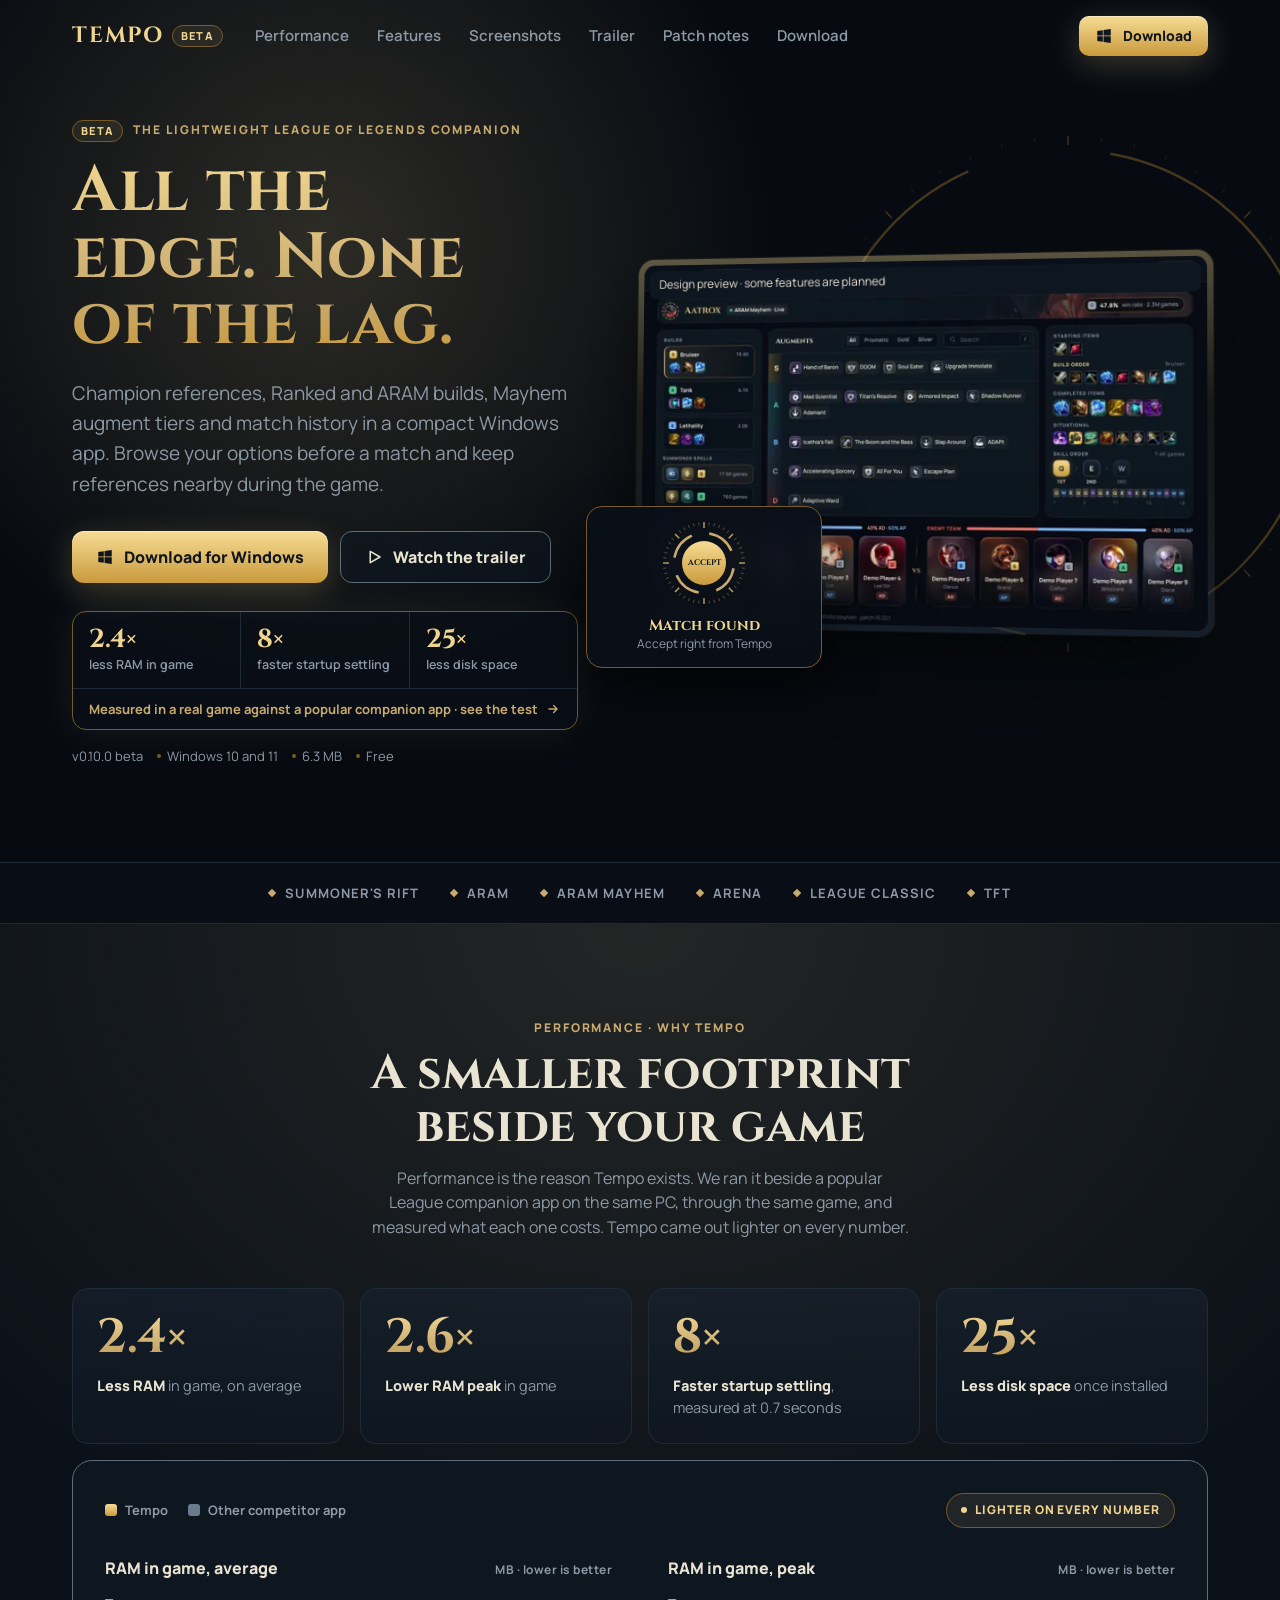
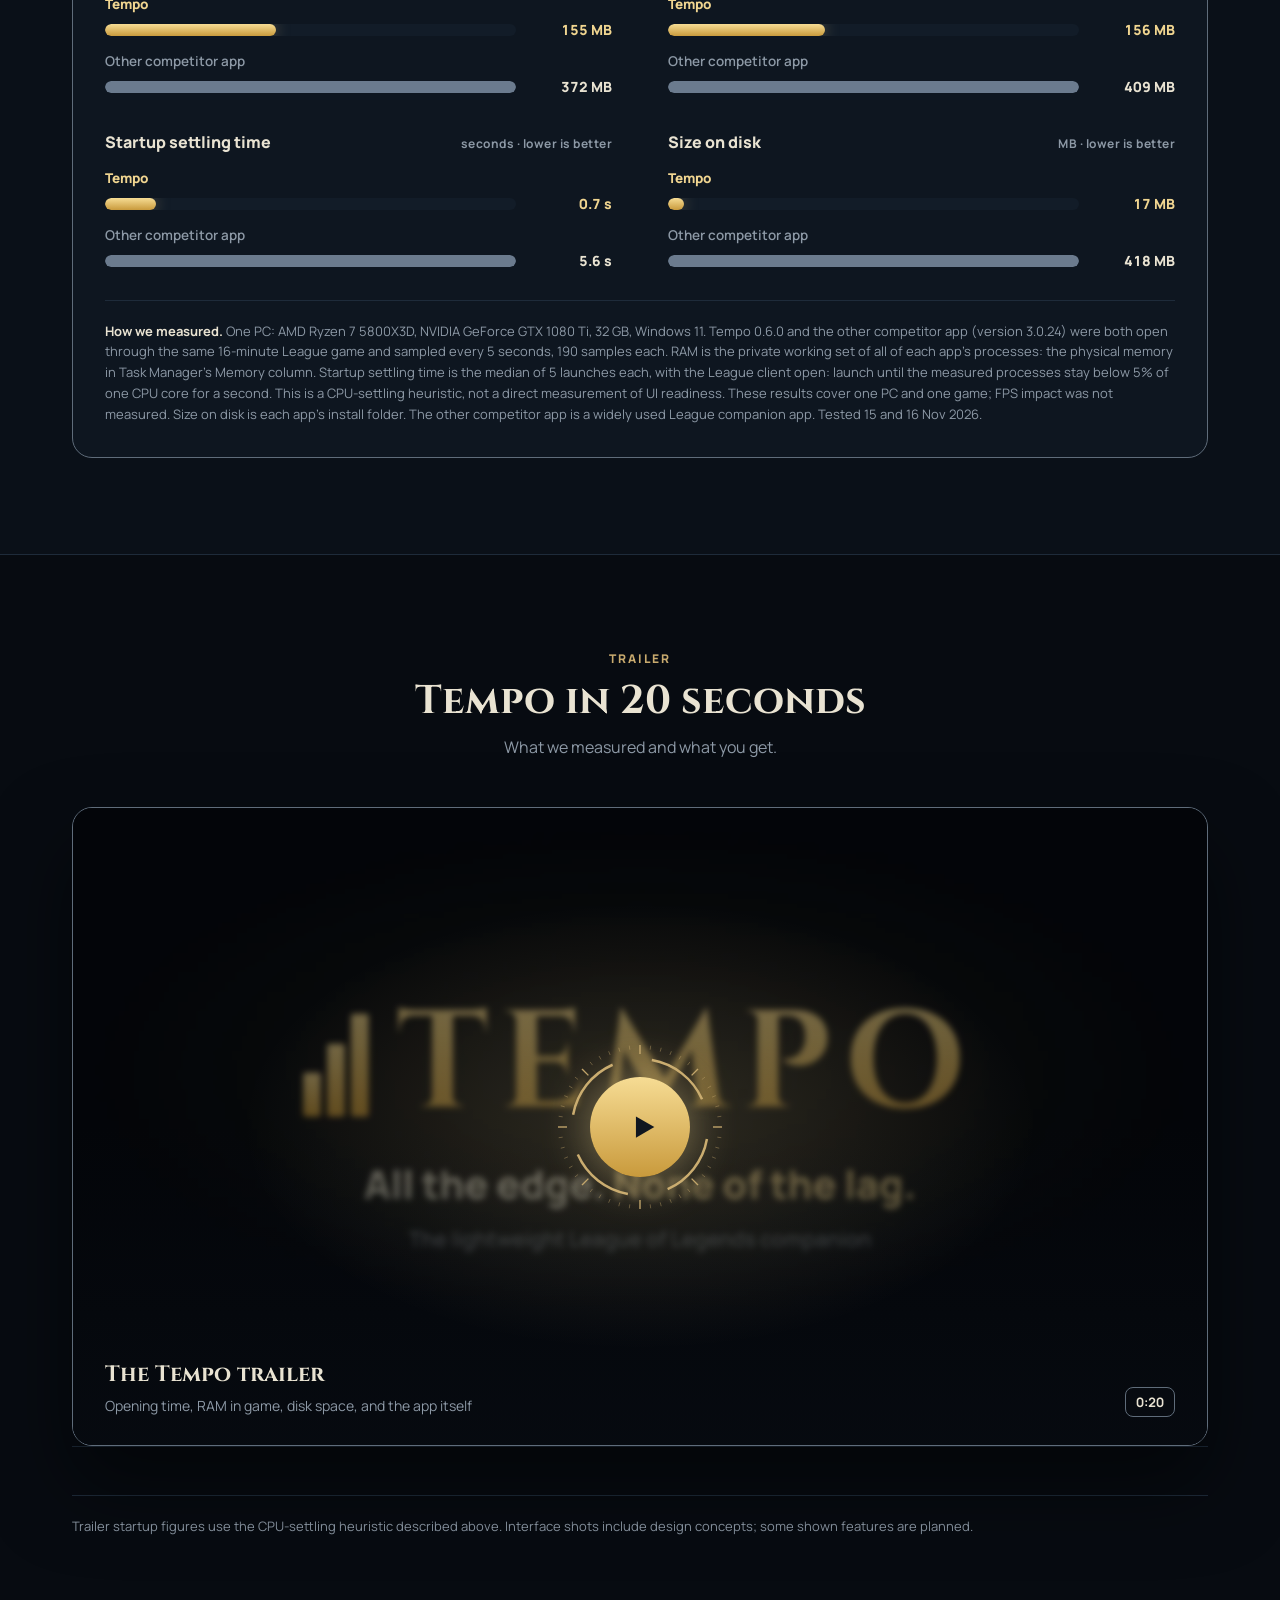
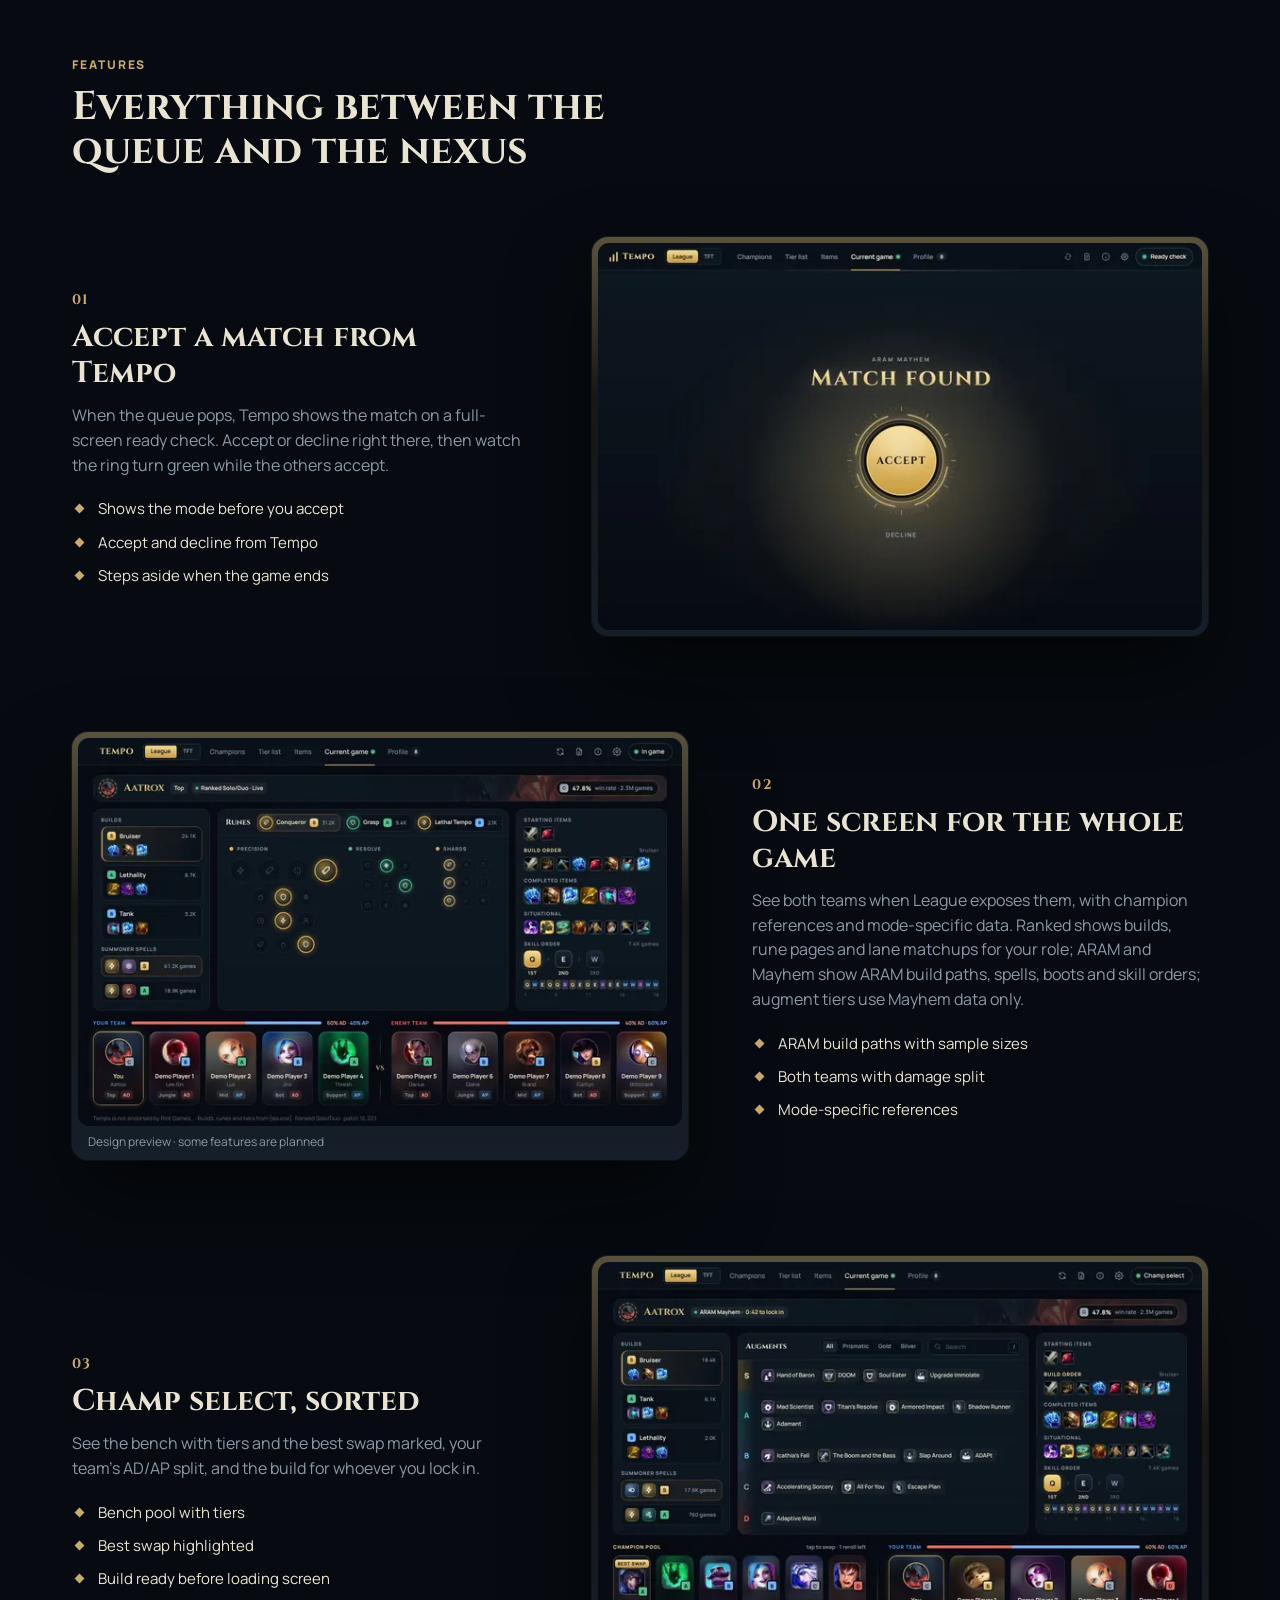
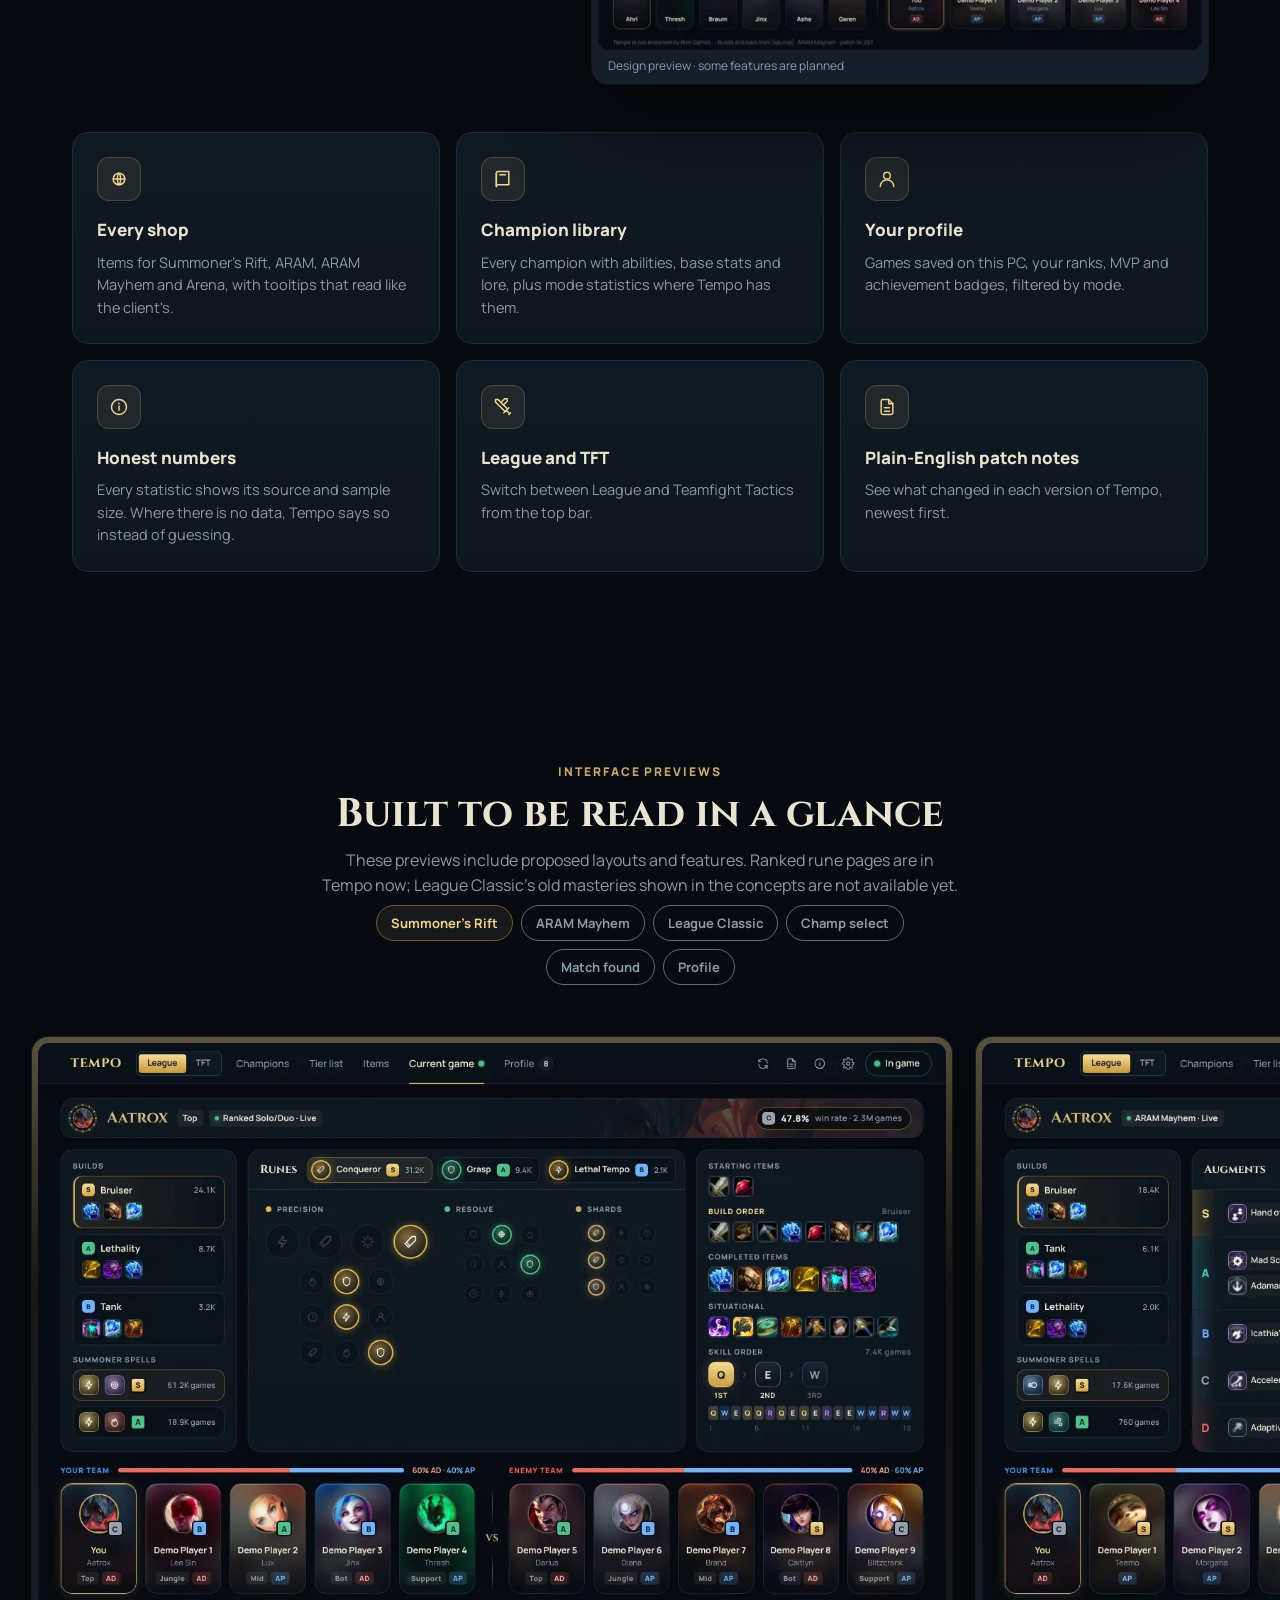
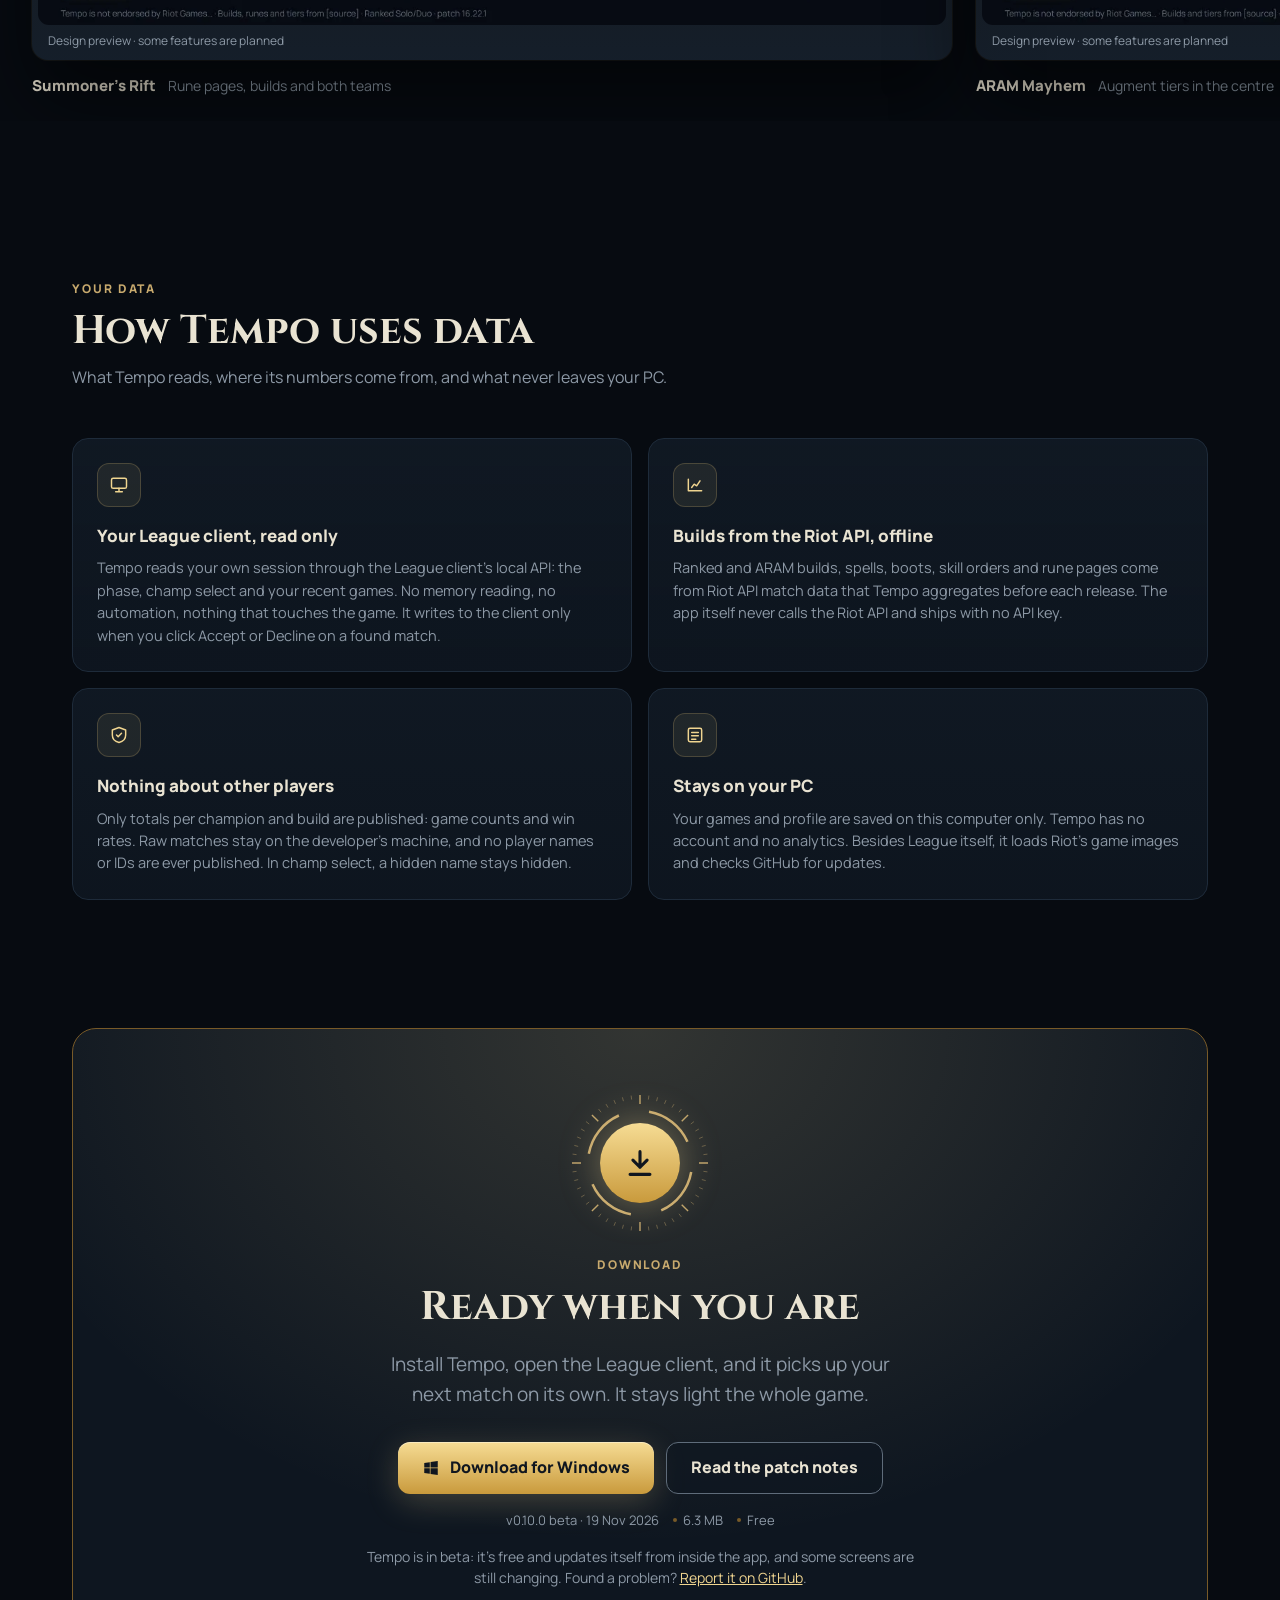
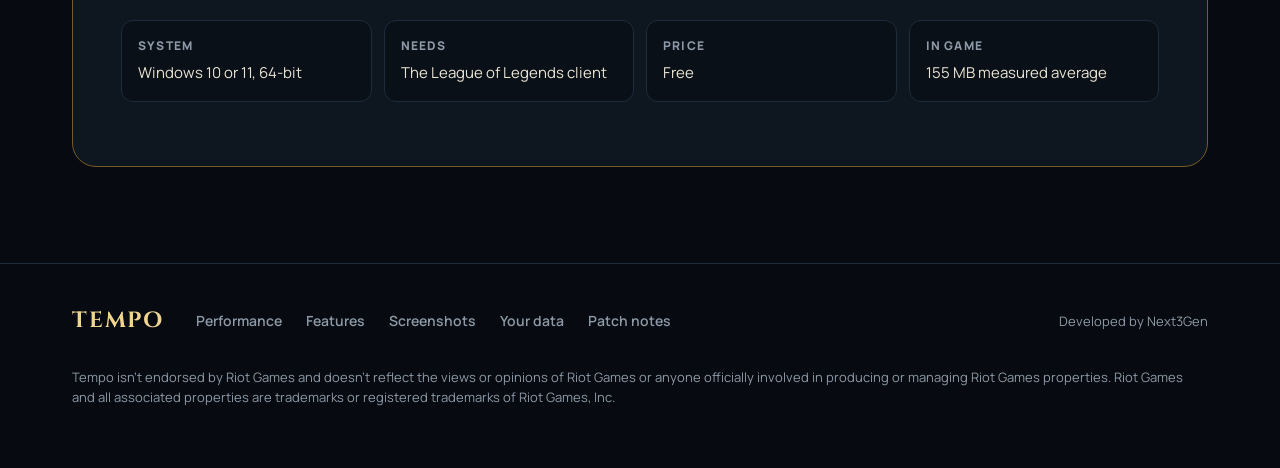
==== commit 1217078a: "Landing page from tempo ca7b4c3" ====
--- a/index.html
+++ b/index.html
@@ -19,9 +19,9 @@
 <div><p class="eyebrow"><span class="beta">Beta</span>The lightweight League of Legends companion</p>
 <h1 class="h1">All the edge. None of the lag.</h1>
 <p class="lead">Champion references, Ranked and ARAM builds, Mayhem augment tiers and match history in a compact Windows app. Browse your options before a match and keep references nearby during the game.</p>
-<div class="ctas"><a class="btn btn-gold " href="https://github.com/ivanhirskyy/tempo-releases/releases/download/v0.9.6/Tempo_0.9.6_x64-setup.exe"><svg viewBox="0 0 24 24" aria-hidden="true" fill="currentColor"><path d="M3 5.2 10.4 4.2v7.2H3zM11.4 4.05 21 2.7v8.7h-9.6zM3 12.4h7.4v7.3L3 18.7zM11.4 12.4H21v8.9l-9.6-1.35z"></path></svg>Download for Windows</a><a class="btn btn-ghost" href="#trailer"><svg viewBox="0 0 24 24" aria-hidden="true" fill="none" stroke="currentColor" stroke-width="2" stroke-linejoin="round"><path d="M7 4.5v15l13-7.5z"></path></svg>Watch the trailer</a></div>
+<div class="ctas"><a class="btn btn-gold " href="https://github.com/ivanhirskyy/tempo-releases/releases/download/v0.10.0/Tempo_0.10.0_x64-setup.exe"><svg viewBox="0 0 24 24" aria-hidden="true" fill="currentColor"><path d="M3 5.2 10.4 4.2v7.2H3zM11.4 4.05 21 2.7v8.7h-9.6zM3 12.4h7.4v7.3L3 18.7zM11.4 12.4H21v8.9l-9.6-1.35z"></path></svg>Download for Windows</a><a class="btn btn-ghost" href="#trailer"><svg viewBox="0 0 24 24" aria-hidden="true" fill="none" stroke="currentColor" stroke-width="2" stroke-linejoin="round"><path d="M7 4.5v15l13-7.5z"></path></svg>Watch the trailer</a></div>
 <a class="proof" href="#performance"><span class="pi"><b>2.4×</b><small>less RAM in game</small></span><span class="pi"><b>8×</b><small>faster startup settling</small></span><span class="pi"><b>25×</b><small>less disk space</small></span><span class="pl">Measured in a real game against a popular companion app · see the test<svg viewBox="0 0 24 24" aria-hidden="true" fill="none" stroke="currentColor" stroke-width="2.2" stroke-linecap="round" stroke-linejoin="round"><path d="M5 12h14M13 6l6 6-6 6"></path></svg></span></a>
-<div class="meta"><span>v0.9.6 beta</span><span>Windows 10 and 11</span><span>6.2 MB</span><span>Free</span></div>
+<div class="meta"><span>v0.10.0 beta</span><span>Windows 10 and 11</span><span>6.3 MB</span><span>Free</span></div>
 <p class="phone-note">On your phone? Open this page on your Windows PC to install.</p></div>
 <div class="hero-vis"><svg class="ring-bg" viewBox="0 0 520 520" width="520" height="520" aria-hidden="true" style="display:block"><line x1="260.00" y1="11.00" x2="260.00" y2="2.00" stroke="currentColor" stroke-opacity="0.95" stroke-width="1.4"></line><line x1="293.15" y1="8.17" x2="293.68" y2="4.21" stroke="currentColor" stroke-opacity="0.4" stroke-width="1"></line><line x1="325.74" y1="14.65" x2="326.78" y2="10.79" stroke="currentColor" stroke-opacity="0.4" stroke-width="1"></line><line x1="357.20" y1="25.33" x2="358.73" y2="21.64" stroke="currentColor" stroke-opacity="0.4" stroke-width="1"></line><line x1="387.00" y1="40.03" x2="389.00" y2="36.57" stroke="currentColor" stroke-opacity="0.4" stroke-width="1"></line><line x1="414.63" y1="58.49" x2="417.06" y2="55.31" stroke="currentColor" stroke-opacity="0.4" stroke-width="1"></line><line x1="436.07" y1="83.93" x2="442.43" y2="77.57" stroke="currentColor" stroke-opacity="0.95" stroke-width="1.4"></line><line x1="461.51" y1="105.37" x2="464.69" y2="102.94" stroke="currentColor" stroke-opacity="0.4" stroke-width="1"></line><line x1="479.97" y1="133.00" x2="483.43" y2="131.00" stroke="currentColor" stroke-opacity="0.4" stroke-width="1"></line><line x1="494.67" y1="162.80" x2="498.36" y2="161.27" stroke="currentColor" stroke-opacity="0.4" stroke-width="1"></line><line x1="505.35" y1="194.26" x2="509.21" y2="193.22" stroke="currentColor" stroke-opacity="0.4" stroke-width="1"></line><line x1="511.83" y1="226.85" x2="515.79" y2="226.32" stroke="currentColor" stroke-opacity="0.4" stroke-width="1"></line><line x1="509.00" y1="260.00" x2="518.00" y2="260.00" stroke="currentColor" stroke-opacity="0.95" stroke-width="1.4"></line><line x1="511.83" y1="293.15" x2="515.79" y2="293.68" stroke="currentColor" stroke-opacity="0.4" stroke-width="1"></line><line x1="505.35" y1="325.74" x2="509.21" y2="326.78" stroke="currentColor" stroke-opacity="0.4" stroke-width="1"></line><line x1="494.67" y1="357.20" x2="498.36" y2="358.73" stroke="currentColor" stroke-opacity="0.4" stroke-width="1"></line><line x1="479.97" y1="387.00" x2="483.43" y2="389.00" stroke="currentColor" stroke-opacity="0.4" stroke-width="1"></line><line x1="461.51" y1="414.63" x2="464.69" y2="417.06" stroke="currentColor" stroke-opacity="0.4" stroke-width="1"></line><line x1="436.07" y1="436.07" x2="442.43" y2="442.43" stroke="currentColor" stroke-opacity="0.95" stroke-width="1.4"></line><line x1="414.63" y1="461.51" x2="417.06" y2="464.69" stroke="currentColor" stroke-opacity="0.4" stroke-width="1"></line><line x1="387.00" y1="479.97" x2="389.00" y2="483.43" stroke="currentColor" stroke-opacity="0.4" stroke-width="1"></line><line x1="357.20" y1="494.67" x2="358.73" y2="498.36" stroke="currentColor" stroke-opacity="0.4" stroke-width="1"></line><line x1="325.74" y1="505.35" x2="326.78" y2="509.21" stroke="currentColor" stroke-opacity="0.4" stroke-width="1"></line><line x1="293.15" y1="511.83" x2="293.68" y2="515.79" stroke="currentColor" stroke-opacity="0.4" stroke-width="1"></line><line x1="260.00" y1="509.00" x2="260.00" y2="518.00" stroke="currentColor" stroke-opacity="0.95" stroke-width="1.4"></line><line x1="226.85" y1="511.83" x2="226.32" y2="515.79" stroke="currentColor" stroke-opacity="0.4" stroke-width="1"></line><line x1="194.26" y1="505.35" x2="193.22" y2="509.21" stroke="currentColor" stroke-opacity="0.4" stroke-width="1"></line><line x1="162.80" y1="494.67" x2="161.27" y2="498.36" stroke="currentColor" stroke-opacity="0.4" stroke-width="1"></line><line x1="133.00" y1="479.97" x2="131.00" y2="483.43" stroke="currentColor" stroke-opacity="0.4" stroke-width="1"></line><line x1="105.37" y1="461.51" x2="102.94" y2="464.69" stroke="currentColor" stroke-opacity="0.4" stroke-width="1"></line><line x1="83.93" y1="436.07" x2="77.57" y2="442.43" stroke="currentColor" stroke-opacity="0.95" stroke-width="1.4"></line><line x1="58.49" y1="414.63" x2="55.31" y2="417.06" stroke="currentColor" stroke-opacity="0.4" stroke-width="1"></line><line x1="40.03" y1="387.00" x2="36.57" y2="389.00" stroke="currentColor" stroke-opacity="0.4" stroke-width="1"></line><line x1="25.33" y1="357.20" x2="21.64" y2="358.73" stroke="currentColor" stroke-opacity="0.4" stroke-width="1"></line><line x1="14.65" y1="325.74" x2="10.79" y2="326.78" stroke="currentColor" stroke-opacity="0.4" stroke-width="1"></line><line x1="8.17" y1="293.15" x2="4.21" y2="293.68" stroke="currentColor" stroke-opacity="0.4" stroke-width="1"></line><line x1="11.00" y1="260.00" x2="2.00" y2="260.00" stroke="currentColor" stroke-opacity="0.95" stroke-width="1.4"></line><line x1="8.17" y1="226.85" x2="4.21" y2="226.32" stroke="currentColor" stroke-opacity="0.4" stroke-width="1"></line><line x1="14.65" y1="194.26" x2="10.79" y2="193.22" stroke="currentColor" stroke-opacity="0.4" stroke-width="1"></line><line x1="25.33" y1="162.80" x2="21.64" y2="161.27" stroke="currentColor" stroke-opacity="0.4" stroke-width="1"></line><line x1="40.03" y1="133.00" x2="36.57" y2="131.00" stroke="currentColor" stroke-opacity="0.4" stroke-width="1"></line><line x1="58.49" y1="105.37" x2="55.31" y2="102.94" stroke="currentColor" stroke-opacity="0.4" stroke-width="1"></line><line x1="83.93" y1="83.93" x2="77.57" y2="77.57" stroke="currentColor" stroke-opacity="0.95" stroke-width="1.4"></line><line x1="105.37" y1="58.49" x2="102.94" y2="55.31" stroke="currentColor" stroke-opacity="0.4" stroke-width="1"></line><line x1="133.00" y1="40.03" x2="131.00" y2="36.57" stroke="currentColor" stroke-opacity="0.4" stroke-width="1"></line><line x1="162.80" y1="25.33" x2="161.27" y2="21.64" stroke="currentColor" stroke-opacity="0.4" stroke-width="1"></line><line x1="194.26" y1="14.65" x2="193.22" y2="10.79" stroke="currentColor" stroke-opacity="0.4" stroke-width="1"></line><line x1="226.85" y1="8.17" x2="226.32" y2="4.21" stroke="currentColor" stroke-opacity="0.4" stroke-width="1"></line><circle cx="260.0" cy="260.0" r="244.0" fill="none" stroke="currentColor" stroke-width="2.5" stroke-dasharray="237.6 145.6" transform="rotate(-80 260.0 260.0)"></circle></svg><div class="shot-frame concept-frame"><picture><source type="image/webp" srcset="img/mayhem-640.webp 640w, img/mayhem-1280.webp 1280w" sizes="(max-width: 980px) 92vw, 640px"><img src="img/mayhem.jpg" alt="Design preview: Tempo during an ARAM Mayhem match: build, augment tiers and both teams" width="1280" height="820" fetchpriority="high"></picture></div>
 <div class="pop" aria-hidden="true"><div class="ring-mini"><svg viewBox="0 0 84 84" width="84" height="84" aria-hidden="true" style="display:block"><line x1="42.00" y1="7.00" x2="42.00" y2="1.00" stroke="currentColor" stroke-opacity="0.95" stroke-width="1.4"></line><line x1="46.96" y1="4.33" x2="47.35" y2="1.35" stroke="currentColor" stroke-opacity="0.4" stroke-width="1"></line><line x1="51.84" y1="5.29" x2="52.61" y2="2.40" stroke="currentColor" stroke-opacity="0.4" stroke-width="1"></line><line x1="56.54" y1="6.89" x2="57.69" y2="4.12" stroke="currentColor" stroke-opacity="0.4" stroke-width="1"></line><line x1="61.00" y1="9.09" x2="62.50" y2="6.49" stroke="currentColor" stroke-opacity="0.4" stroke-width="1"></line><line x1="65.13" y1="11.85" x2="66.96" y2="9.47" stroke="currentColor" stroke-opacity="0.4" stroke-width="1"></line><line x1="66.75" y1="17.25" x2="70.99" y2="13.01" stroke="currentColor" stroke-opacity="0.95" stroke-width="1.4"></line><line x1="72.15" y1="18.87" x2="74.53" y2="17.04" stroke="currentColor" stroke-opacity="0.4" stroke-width="1"></line><line x1="74.91" y1="23.00" x2="77.51" y2="21.50" stroke="currentColor" stroke-opacity="0.4" stroke-width="1"></line><line x1="77.11" y1="27.46" x2="79.88" y2="26.31" stroke="currentColor" stroke-opacity="0.4" stroke-width="1"></line><line x1="78.71" y1="32.16" x2="81.60" y2="31.39" stroke="currentColor" stroke-opacity="0.4" stroke-width="1"></line><line x1="79.67" y1="37.04" x2="82.65" y2="36.65" stroke="currentColor" stroke-opacity="0.4" stroke-width="1"></line><line x1="77.00" y1="42.00" x2="83.00" y2="42.00" stroke="currentColor" stroke-opacity="0.95" stroke-width="1.4"></line><line x1="79.67" y1="46.96" x2="82.65" y2="47.35" stroke="currentColor" stroke-opacity="0.4" stroke-width="1"></line><line x1="78.71" y1="51.84" x2="81.60" y2="52.61" stroke="currentColor" stroke-opacity="0.4" stroke-width="1"></line><line x1="77.11" y1="56.54" x2="79.88" y2="57.69" stroke="currentColor" stroke-opacity="0.4" stroke-width="1"></line><line x1="74.91" y1="61.00" x2="77.51" y2="62.50" stroke="currentColor" stroke-opacity="0.4" stroke-width="1"></line><line x1="72.15" y1="65.13" x2="74.53" y2="66.96" stroke="currentColor" stroke-opacity="0.4" stroke-width="1"></line><line x1="66.75" y1="66.75" x2="70.99" y2="70.99" stroke="currentColor" stroke-opacity="0.95" stroke-width="1.4"></line><line x1="65.13" y1="72.15" x2="66.96" y2="74.53" stroke="currentColor" stroke-opacity="0.4" stroke-width="1"></line><line x1="61.00" y1="74.91" x2="62.50" y2="77.51" stroke="currentColor" stroke-opacity="0.4" stroke-width="1"></line><line x1="56.54" y1="77.11" x2="57.69" y2="79.88" stroke="currentColor" stroke-opacity="0.4" stroke-width="1"></line><line x1="51.84" y1="78.71" x2="52.61" y2="81.60" stroke="currentColor" stroke-opacity="0.4" stroke-width="1"></line><line x1="46.96" y1="79.67" x2="47.35" y2="82.65" stroke="currentColor" stroke-opacity="0.4" stroke-width="1"></line><line x1="42.00" y1="77.00" x2="42.00" y2="83.00" stroke="currentColor" stroke-opacity="0.95" stroke-width="1.4"></line><line x1="37.04" y1="79.67" x2="36.65" y2="82.65" stroke="currentColor" stroke-opacity="0.4" stroke-width="1"></line><line x1="32.16" y1="78.71" x2="31.39" y2="81.60" stroke="currentColor" stroke-opacity="0.4" stroke-width="1"></line><line x1="27.46" y1="77.11" x2="26.31" y2="79.88" stroke="currentColor" stroke-opacity="0.4" stroke-width="1"></line><line x1="23.00" y1="74.91" x2="21.50" y2="77.51" stroke="currentColor" stroke-opacity="0.4" stroke-width="1"></line><line x1="18.87" y1="72.15" x2="17.04" y2="74.53" stroke="currentColor" stroke-opacity="0.4" stroke-width="1"></line><line x1="17.25" y1="66.75" x2="13.01" y2="70.99" stroke="currentColor" stroke-opacity="0.95" stroke-width="1.4"></line><line x1="11.85" y1="65.13" x2="9.47" y2="66.96" stroke="currentColor" stroke-opacity="0.4" stroke-width="1"></line><line x1="9.09" y1="61.00" x2="6.49" y2="62.50" stroke="currentColor" stroke-opacity="0.4" stroke-width="1"></line><line x1="6.89" y1="56.54" x2="4.12" y2="57.69" stroke="currentColor" stroke-opacity="0.4" stroke-width="1"></line><line x1="5.29" y1="51.84" x2="2.40" y2="52.61" stroke="currentColor" stroke-opacity="0.4" stroke-width="1"></line><line x1="4.33" y1="46.96" x2="1.35" y2="47.35" stroke="currentColor" stroke-opacity="0.4" stroke-width="1"></line><line x1="7.00" y1="42.00" x2="1.00" y2="42.00" stroke="currentColor" stroke-opacity="0.95" stroke-width="1.4"></line><line x1="4.33" y1="37.04" x2="1.35" y2="36.65" stroke="currentColor" stroke-opacity="0.4" stroke-width="1"></line><line x1="5.29" y1="32.16" x2="2.40" y2="31.39" stroke="currentColor" stroke-opacity="0.4" stroke-width="1"></line><line x1="6.89" y1="27.46" x2="4.12" y2="26.31" stroke="currentColor" stroke-opacity="0.4" stroke-width="1"></line><line x1="9.09" y1="23.00" x2="6.49" y2="21.50" stroke="currentColor" stroke-opacity="0.4" stroke-width="1"></line><line x1="11.85" y1="18.87" x2="9.47" y2="17.04" stroke="currentColor" stroke-opacity="0.4" stroke-width="1"></line><line x1="17.25" y1="17.25" x2="13.01" y2="13.01" stroke="currentColor" stroke-opacity="0.95" stroke-width="1.4"></line><line x1="18.87" y1="11.85" x2="17.04" y2="9.47" stroke="currentColor" stroke-opacity="0.4" stroke-width="1"></line><line x1="23.00" y1="9.09" x2="21.50" y2="6.49" stroke="currentColor" stroke-opacity="0.4" stroke-width="1"></line><line x1="27.46" y1="6.89" x2="26.31" y2="4.12" stroke="currentColor" stroke-opacity="0.4" stroke-width="1"></line><line x1="32.16" y1="5.29" x2="31.39" y2="2.40" stroke="currentColor" stroke-opacity="0.4" stroke-width="1"></line><line x1="37.04" y1="4.33" x2="36.65" y2="1.35" stroke="currentColor" stroke-opacity="0.4" stroke-width="1"></line><circle cx="42.0" cy="42.0" r="30" fill="none" stroke="currentColor" stroke-width="2.5" stroke-dasharray="29.2 17.9" transform="rotate(-80 42.0 42.0)"></circle></svg><b>ACCEPT</b></div><p><strong>Match found</strong>Accept right from Tempo</p></div></div>
@@ -53,8 +53,8 @@
 <div class="ring-big"><svg viewBox="0 0 140 140" width="140" height="140" aria-hidden="true" style="display:block"><line x1="70.00" y1="11.00" x2="70.00" y2="2.00" stroke="currentColor" stroke-opacity="0.95" stroke-width="1.4"></line><line x1="78.35" y1="6.55" x2="78.88" y2="2.58" stroke="currentColor" stroke-opacity="0.4" stroke-width="1"></line><line x1="86.56" y1="8.18" x2="87.60" y2="4.32" stroke="currentColor" stroke-opacity="0.4" stroke-width="1"></line><line x1="94.49" y1="10.87" x2="96.02" y2="7.18" stroke="currentColor" stroke-opacity="0.4" stroke-width="1"></line><line x1="102.00" y1="14.57" x2="104.00" y2="11.11" stroke="currentColor" stroke-opacity="0.4" stroke-width="1"></line><line x1="108.96" y1="19.23" x2="111.40" y2="16.05" stroke="currentColor" stroke-opacity="0.4" stroke-width="1"></line><line x1="111.72" y1="28.28" x2="118.08" y2="21.92" stroke="currentColor" stroke-opacity="0.95" stroke-width="1.4"></line><line x1="120.77" y1="31.04" x2="123.95" y2="28.60" stroke="currentColor" stroke-opacity="0.4" stroke-width="1"></line><line x1="125.43" y1="38.00" x2="128.89" y2="36.00" stroke="currentColor" stroke-opacity="0.4" stroke-width="1"></line><line x1="129.13" y1="45.51" x2="132.82" y2="43.98" stroke="currentColor" stroke-opacity="0.4" stroke-width="1"></line><line x1="131.82" y1="53.44" x2="135.68" y2="52.40" stroke="currentColor" stroke-opacity="0.4" stroke-width="1"></line><line x1="133.45" y1="61.65" x2="137.42" y2="61.12" stroke="currentColor" stroke-opacity="0.4" stroke-width="1"></line><line x1="129.00" y1="70.00" x2="138.00" y2="70.00" stroke="currentColor" stroke-opacity="0.95" stroke-width="1.4"></line><line x1="133.45" y1="78.35" x2="137.42" y2="78.88" stroke="currentColor" stroke-opacity="0.4" stroke-width="1"></line><line x1="131.82" y1="86.56" x2="135.68" y2="87.60" stroke="currentColor" stroke-opacity="0.4" stroke-width="1"></line><line x1="129.13" y1="94.49" x2="132.82" y2="96.02" stroke="currentColor" stroke-opacity="0.4" stroke-width="1"></line><line x1="125.43" y1="102.00" x2="128.89" y2="104.00" stroke="currentColor" stroke-opacity="0.4" stroke-width="1"></line><line x1="120.77" y1="108.96" x2="123.95" y2="111.40" stroke="currentColor" stroke-opacity="0.4" stroke-width="1"></line><line x1="111.72" y1="111.72" x2="118.08" y2="118.08" stroke="currentColor" stroke-opacity="0.95" stroke-width="1.4"></line><line x1="108.96" y1="120.77" x2="111.40" y2="123.95" stroke="currentColor" stroke-opacity="0.4" stroke-width="1"></line><line x1="102.00" y1="125.43" x2="104.00" y2="128.89" stroke="currentColor" stroke-opacity="0.4" stroke-width="1"></line><line x1="94.49" y1="129.13" x2="96.02" y2="132.82" stroke="currentColor" stroke-opacity="0.4" stroke-width="1"></line><line x1="86.56" y1="131.82" x2="87.60" y2="135.68" stroke="currentColor" stroke-opacity="0.4" stroke-width="1"></line><line x1="78.35" y1="133.45" x2="78.88" y2="137.42" stroke="currentColor" stroke-opacity="0.4" stroke-width="1"></line><line x1="70.00" y1="129.00" x2="70.00" y2="138.00" stroke="currentColor" stroke-opacity="0.95" stroke-width="1.4"></line><line x1="61.65" y1="133.45" x2="61.12" y2="137.42" stroke="currentColor" stroke-opacity="0.4" stroke-width="1"></line><line x1="53.44" y1="131.82" x2="52.40" y2="135.68" stroke="currentColor" stroke-opacity="0.4" stroke-width="1"></line><line x1="45.51" y1="129.13" x2="43.98" y2="132.82" stroke="currentColor" stroke-opacity="0.4" stroke-width="1"></line><line x1="38.00" y1="125.43" x2="36.00" y2="128.89" stroke="currentColor" stroke-opacity="0.4" stroke-width="1"></line><line x1="31.04" y1="120.77" x2="28.60" y2="123.95" stroke="currentColor" stroke-opacity="0.4" stroke-width="1"></line><line x1="28.28" y1="111.72" x2="21.92" y2="118.08" stroke="currentColor" stroke-opacity="0.95" stroke-width="1.4"></line><line x1="19.23" y1="108.96" x2="16.05" y2="111.40" stroke="currentColor" stroke-opacity="0.4" stroke-width="1"></line><line x1="14.57" y1="102.00" x2="11.11" y2="104.00" stroke="currentColor" stroke-opacity="0.4" stroke-width="1"></line><line x1="10.87" y1="94.49" x2="7.18" y2="96.02" stroke="currentColor" stroke-opacity="0.4" stroke-width="1"></line><line x1="8.18" y1="86.56" x2="4.32" y2="87.60" stroke="currentColor" stroke-opacity="0.4" stroke-width="1"></line><line x1="6.55" y1="78.35" x2="2.58" y2="78.88" stroke="currentColor" stroke-opacity="0.4" stroke-width="1"></line><line x1="11.00" y1="70.00" x2="2.00" y2="70.00" stroke="currentColor" stroke-opacity="0.95" stroke-width="1.4"></line><line x1="6.55" y1="61.65" x2="2.58" y2="61.12" stroke="currentColor" stroke-opacity="0.4" stroke-width="1"></line><line x1="8.18" y1="53.44" x2="4.32" y2="52.40" stroke="currentColor" stroke-opacity="0.4" stroke-width="1"></line><line x1="10.87" y1="45.51" x2="7.18" y2="43.98" stroke="currentColor" stroke-opacity="0.4" stroke-width="1"></line><line x1="14.57" y1="38.00" x2="11.11" y2="36.00" stroke="currentColor" stroke-opacity="0.4" stroke-width="1"></line><line x1="19.23" y1="31.04" x2="16.05" y2="28.60" stroke="currentColor" stroke-opacity="0.4" stroke-width="1"></line><line x1="28.28" y1="28.28" x2="21.92" y2="21.92" stroke="currentColor" stroke-opacity="0.95" stroke-width="1.4"></line><line x1="31.04" y1="19.23" x2="28.60" y2="16.05" stroke="currentColor" stroke-opacity="0.4" stroke-width="1"></line><line x1="38.00" y1="14.57" x2="36.00" y2="11.11" stroke="currentColor" stroke-opacity="0.4" stroke-width="1"></line><line x1="45.51" y1="10.87" x2="43.98" y2="7.18" stroke="currentColor" stroke-opacity="0.4" stroke-width="1"></line><line x1="53.44" y1="8.18" x2="52.40" y2="4.32" stroke="currentColor" stroke-opacity="0.4" stroke-width="1"></line><line x1="61.65" y1="6.55" x2="61.12" y2="2.58" stroke="currentColor" stroke-opacity="0.4" stroke-width="1"></line><circle cx="70.0" cy="70.0" r="52" fill="none" stroke="currentColor" stroke-width="2.5" stroke-dasharray="50.6 31.0" transform="rotate(-80 70.0 70.0)"></circle></svg><span class="core"><svg viewBox="0 0 24 24" aria-hidden="true" fill="none" stroke="currentColor" stroke-width="2.2" stroke-linecap="round" stroke-linejoin="round"><path d="M12 4v11M7 10l5 5 5-5M5 20h14"></path></svg></span></div>
 <p class="eyebrow">Download</p><h2 class="h2">Ready when you are</h2>
 <p class="lead">Install Tempo, open the League client, and it picks up your next match on its own. It stays light the whole game.</p>
-<div class="ctas"><a class="btn btn-gold " href="https://github.com/ivanhirskyy/tempo-releases/releases/download/v0.9.6/Tempo_0.9.6_x64-setup.exe"><svg viewBox="0 0 24 24" aria-hidden="true" fill="currentColor"><path d="M3 5.2 10.4 4.2v7.2H3zM11.4 4.05 21 2.7v8.7h-9.6zM3 12.4h7.4v7.3L3 18.7zM11.4 12.4H21v8.9l-9.6-1.35z"></path></svg>Download for Windows</a><a class="btn btn-ghost" href="patch-notes.html">Read the patch notes</a></div>
-<div class="meta"><span>v0.9.6 beta · 17 Nov 2026</span><span>6.2 MB</span><span>Free</span></div>
+<div class="ctas"><a class="btn btn-gold " href="https://github.com/ivanhirskyy/tempo-releases/releases/download/v0.10.0/Tempo_0.10.0_x64-setup.exe"><svg viewBox="0 0 24 24" aria-hidden="true" fill="currentColor"><path d="M3 5.2 10.4 4.2v7.2H3zM11.4 4.05 21 2.7v8.7h-9.6zM3 12.4h7.4v7.3L3 18.7zM11.4 12.4H21v8.9l-9.6-1.35z"></path></svg>Download for Windows</a><a class="btn btn-ghost" href="patch-notes.html">Read the patch notes</a></div>
+<div class="meta"><span>v0.10.0 beta · 19 Nov 2026</span><span>6.3 MB</span><span>Free</span></div>
 <p class="beta-note">Tempo is in beta: it's free and updates itself from inside the app, and some screens are still changing. Found a problem? <a href="https://github.com/ivanhirskyy/tempo-releases/issues/new">Report it on GitHub</a>.</p>
 <p class="phone-note">Tempo runs on Windows. Open this page on your PC to install it.</p>
 <div class="req"><div><b>System</b><span>Windows 10 or 11, 64-bit</span></div><div><b>Needs</b><span>The League of Legends client</span></div><div><b>Price</b><span>Free</span></div><div><b>In game</b><span>155 MB measured average</span></div></div>
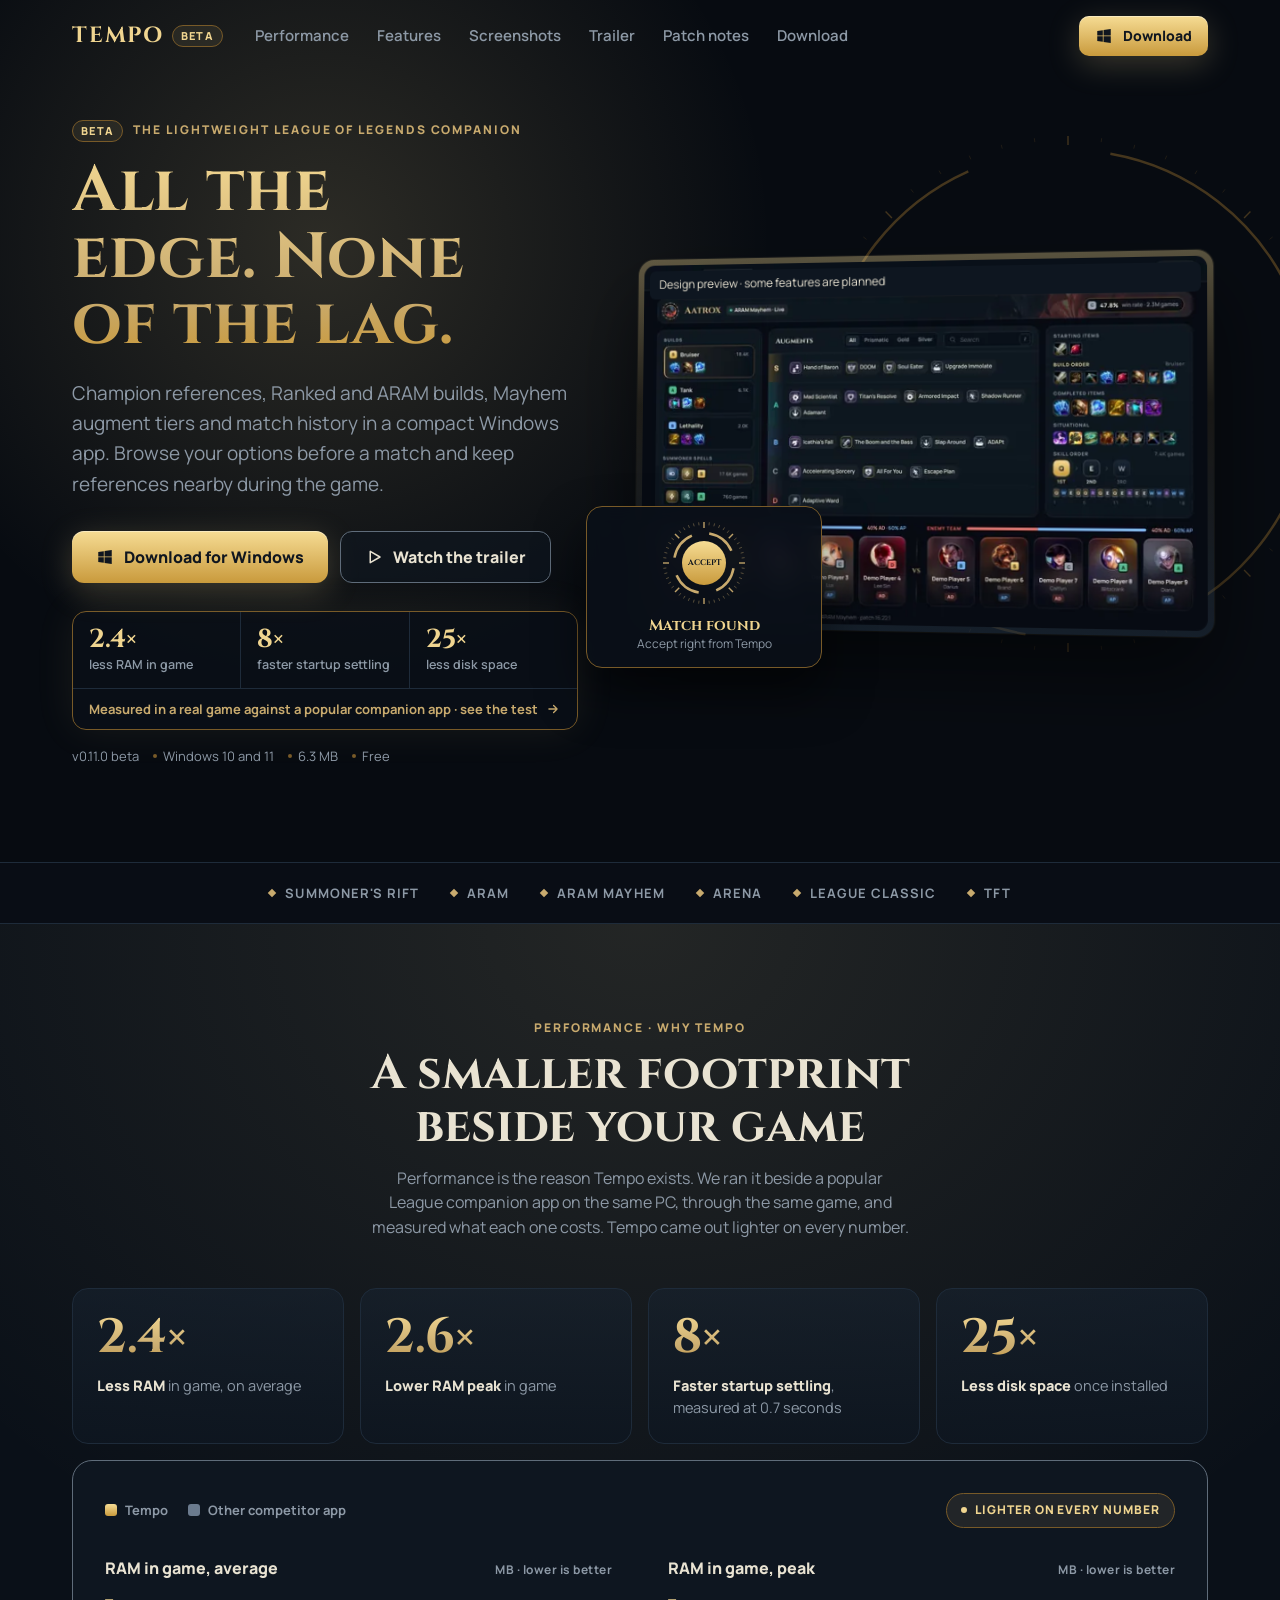
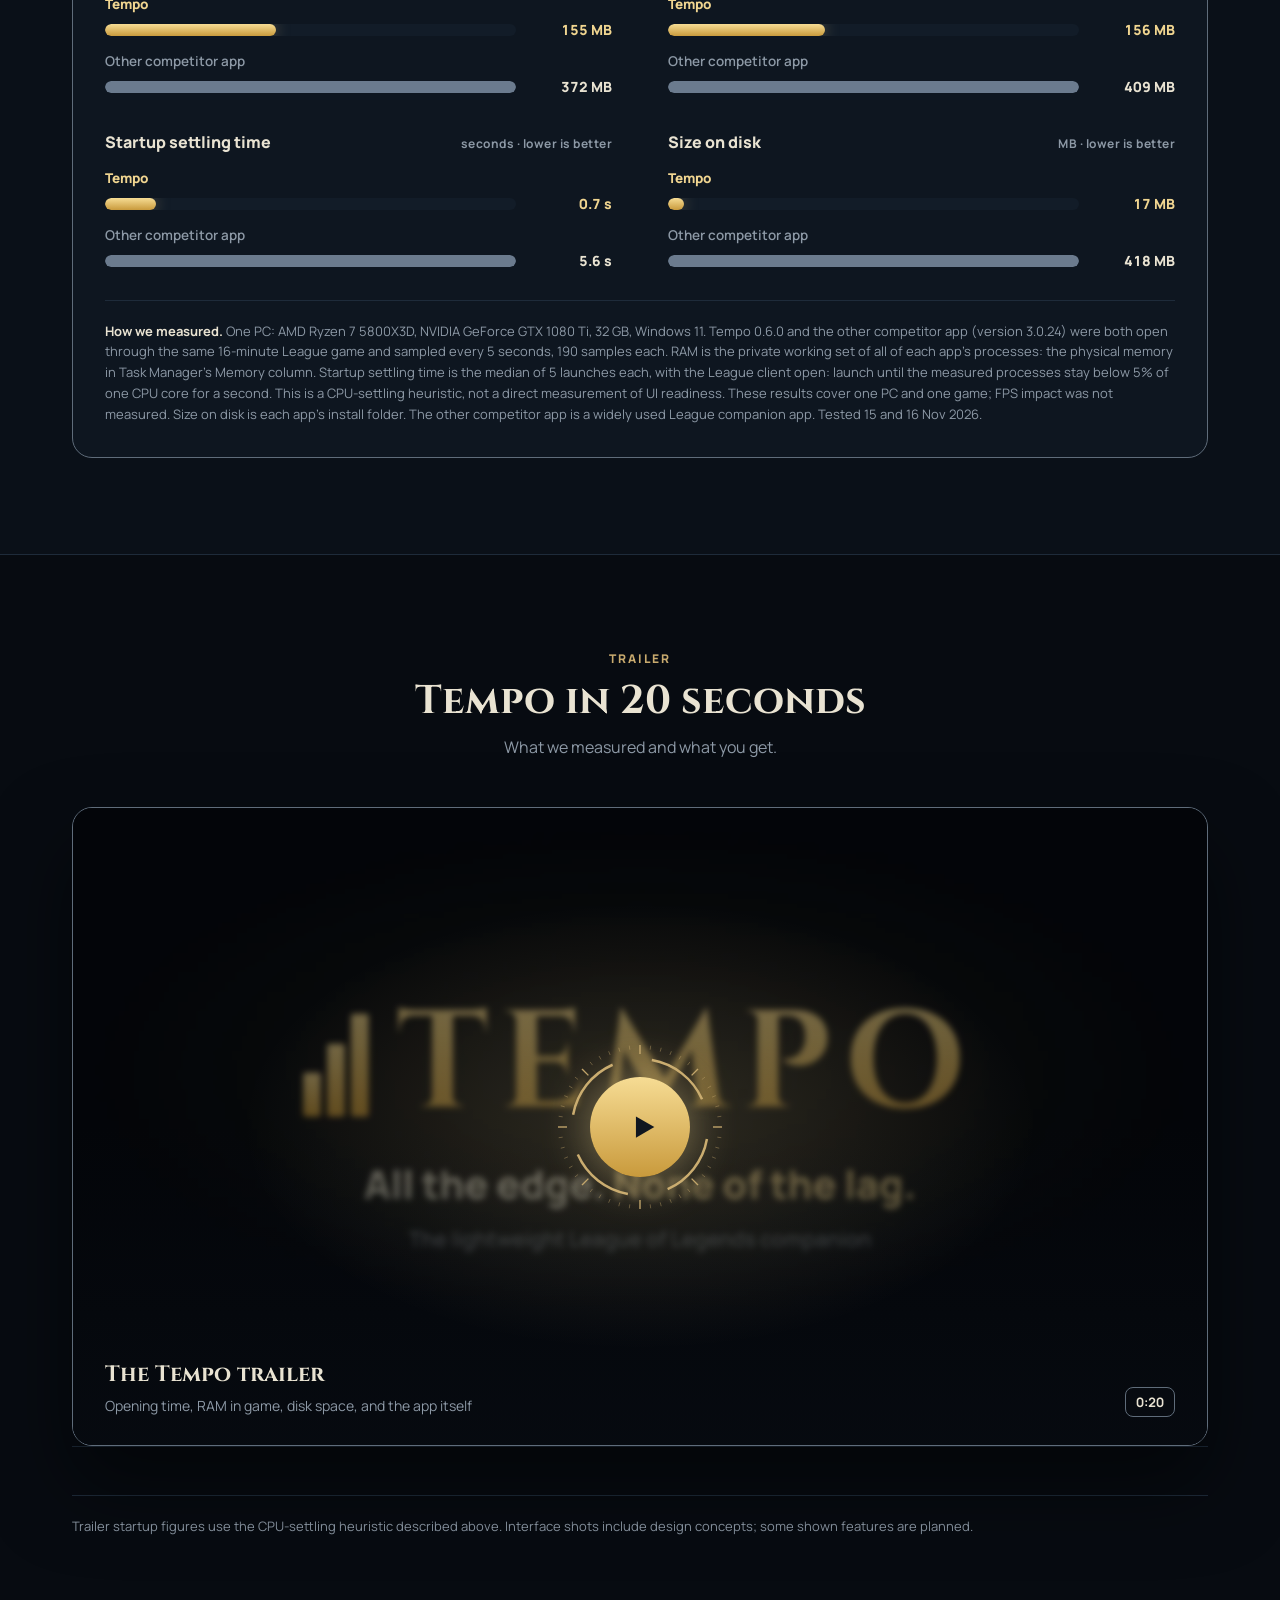
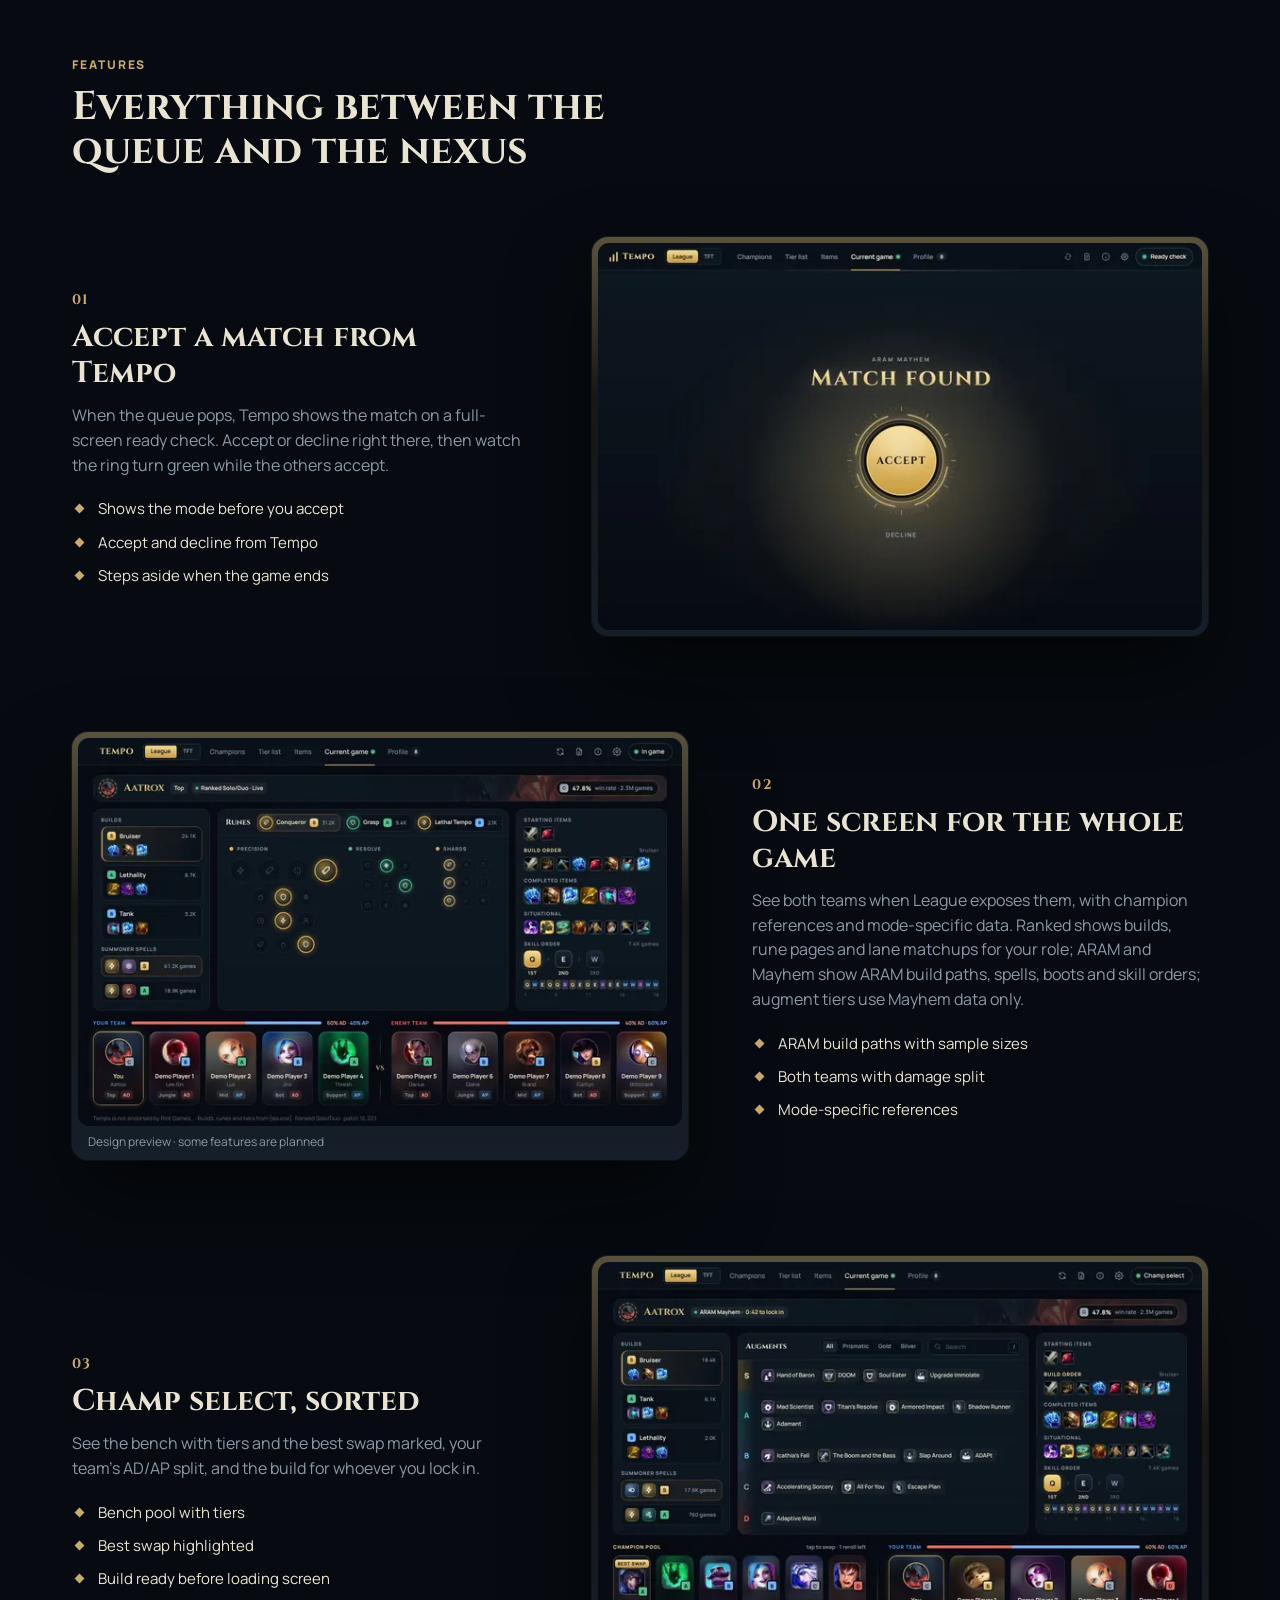
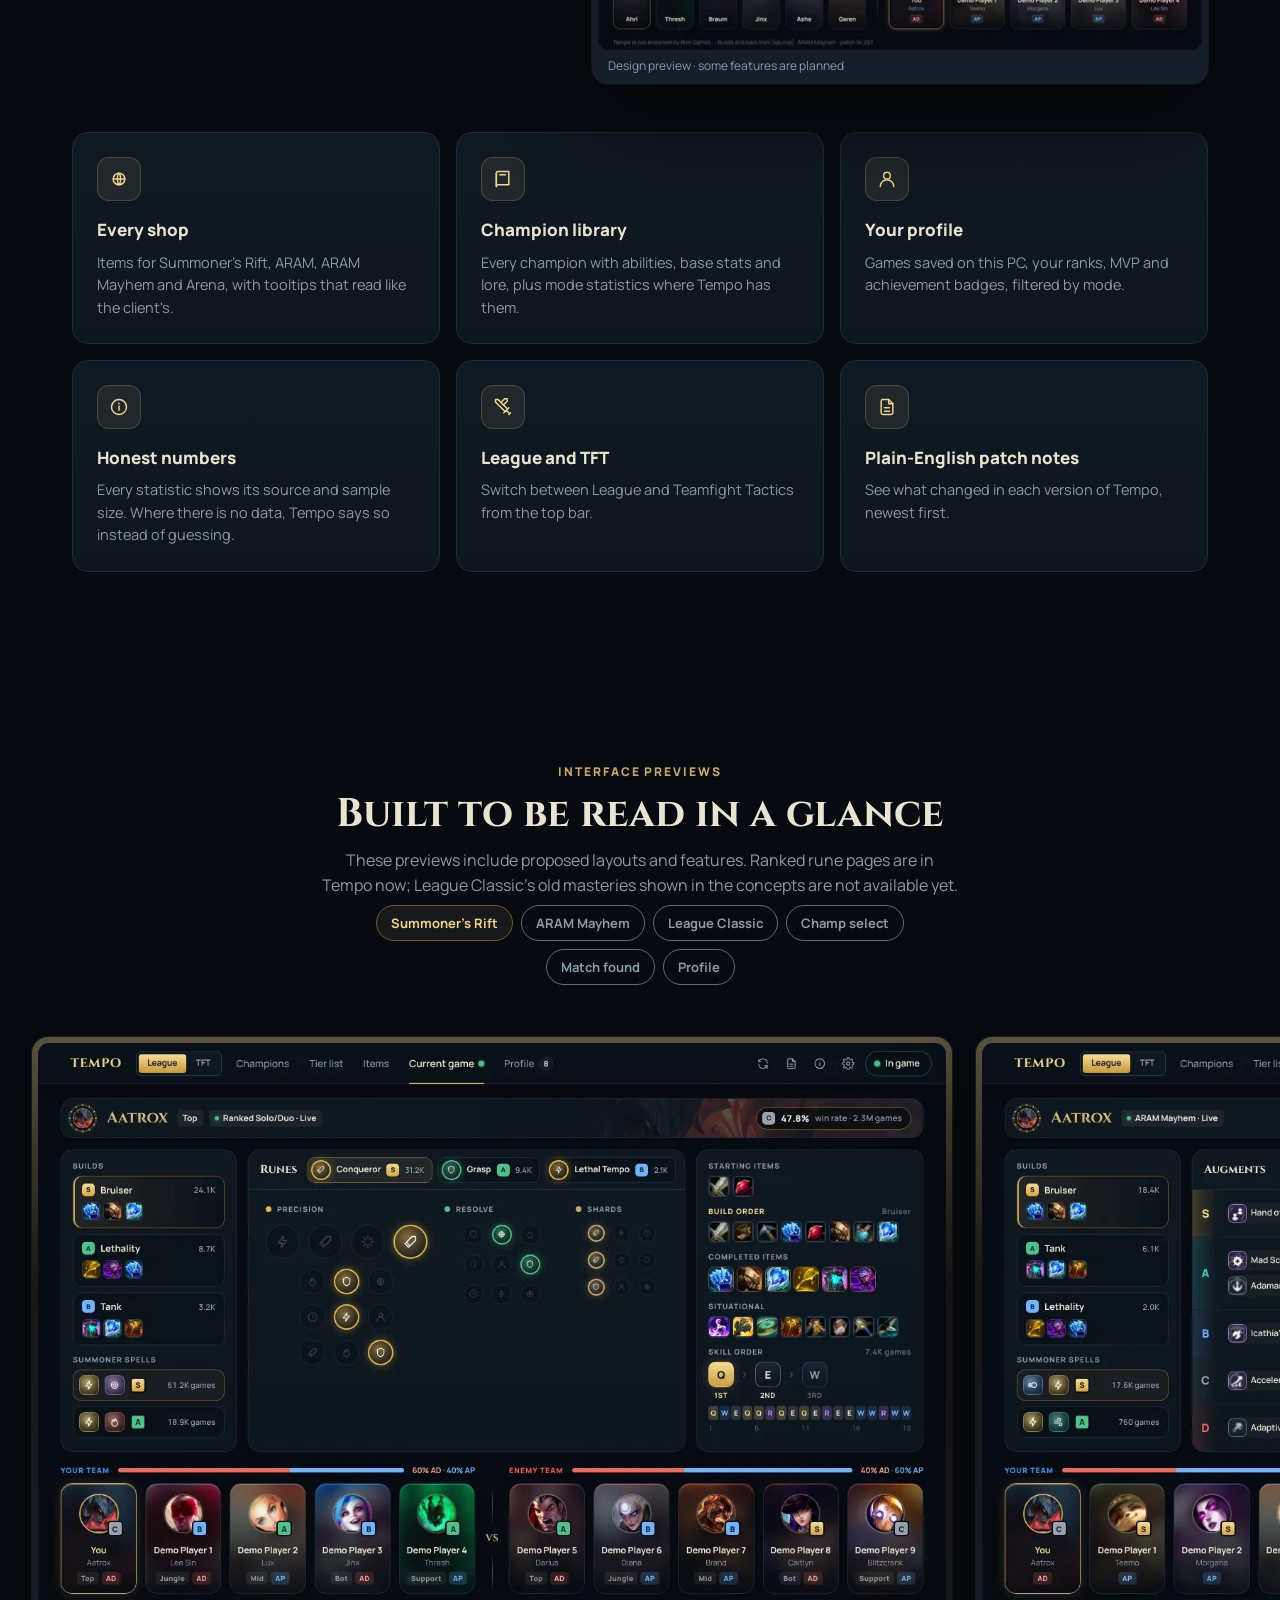
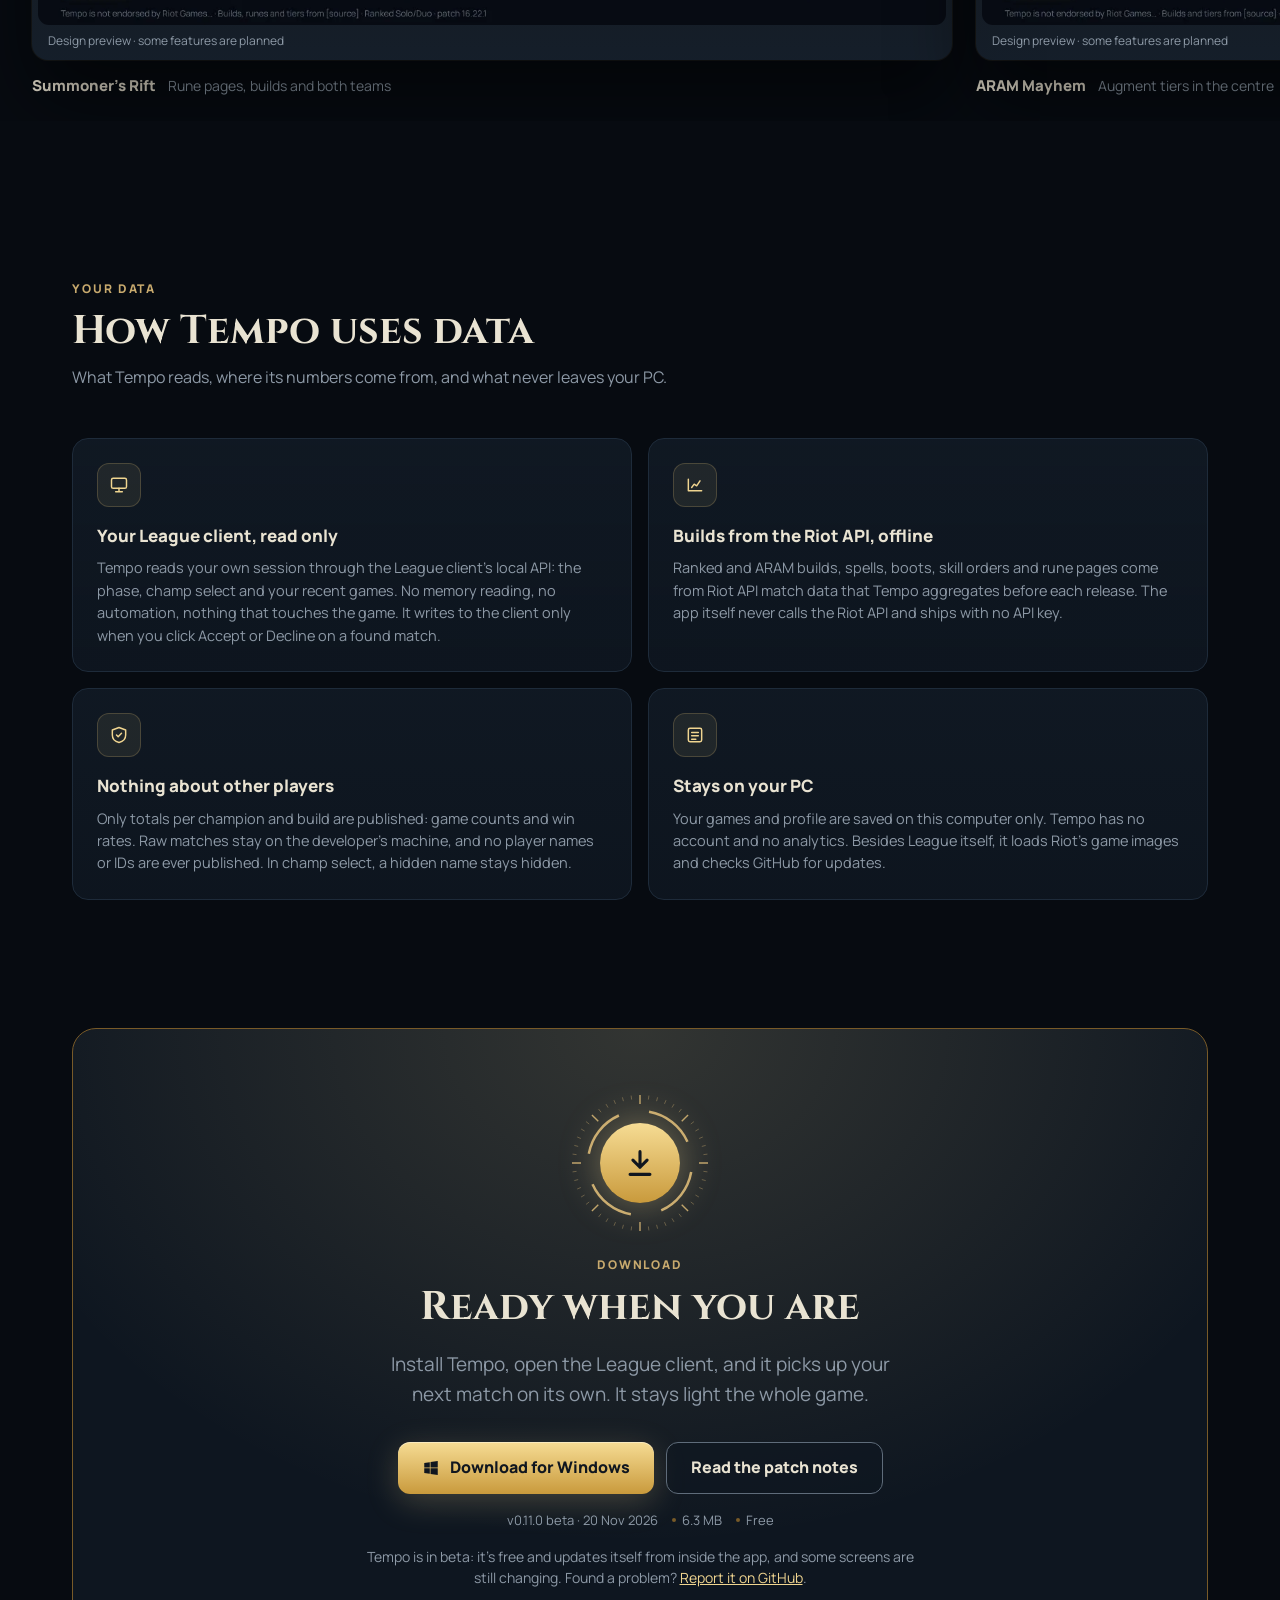
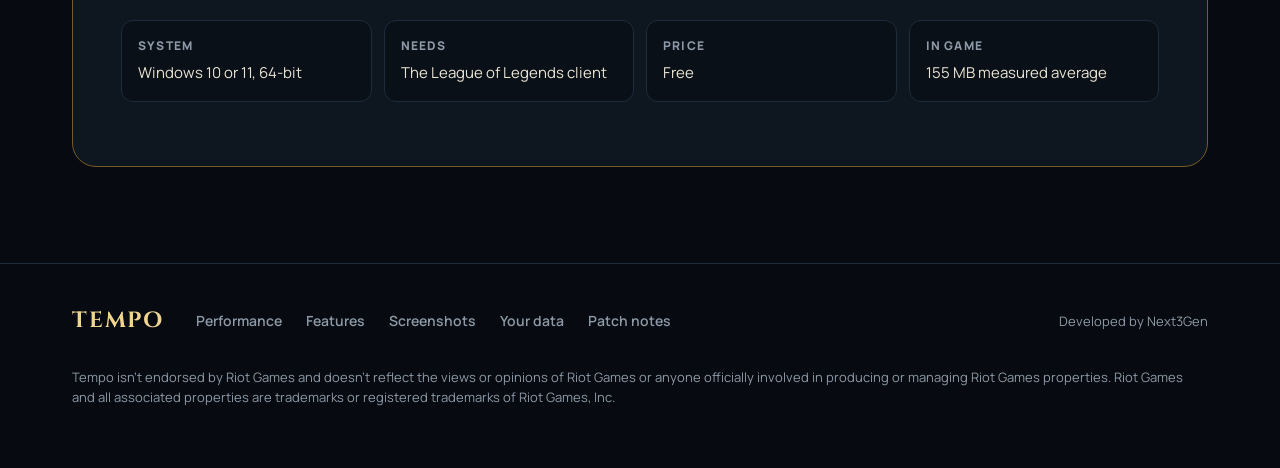
==== commit 28cf857d: "Landing page from tempo 3c4d975" ====
--- a/index.html
+++ b/index.html
@@ -19,9 +19,9 @@
 <div><p class="eyebrow"><span class="beta">Beta</span>The lightweight League of Legends companion</p>
 <h1 class="h1">All the edge. None of the lag.</h1>
 <p class="lead">Champion references, Ranked and ARAM builds, Mayhem augment tiers and match history in a compact Windows app. Browse your options before a match and keep references nearby during the game.</p>
-<div class="ctas"><a class="btn btn-gold " href="https://github.com/ivanhirskyy/tempo-releases/releases/download/v0.10.0/Tempo_0.10.0_x64-setup.exe"><svg viewBox="0 0 24 24" aria-hidden="true" fill="currentColor"><path d="M3 5.2 10.4 4.2v7.2H3zM11.4 4.05 21 2.7v8.7h-9.6zM3 12.4h7.4v7.3L3 18.7zM11.4 12.4H21v8.9l-9.6-1.35z"></path></svg>Download for Windows</a><a class="btn btn-ghost" href="#trailer"><svg viewBox="0 0 24 24" aria-hidden="true" fill="none" stroke="currentColor" stroke-width="2" stroke-linejoin="round"><path d="M7 4.5v15l13-7.5z"></path></svg>Watch the trailer</a></div>
+<div class="ctas"><a class="btn btn-gold " href="https://github.com/ivanhirskyy/tempo-releases/releases/download/v0.11.0/Tempo_0.11.0_x64-setup.exe"><svg viewBox="0 0 24 24" aria-hidden="true" fill="currentColor"><path d="M3 5.2 10.4 4.2v7.2H3zM11.4 4.05 21 2.7v8.7h-9.6zM3 12.4h7.4v7.3L3 18.7zM11.4 12.4H21v8.9l-9.6-1.35z"></path></svg>Download for Windows</a><a class="btn btn-ghost" href="#trailer"><svg viewBox="0 0 24 24" aria-hidden="true" fill="none" stroke="currentColor" stroke-width="2" stroke-linejoin="round"><path d="M7 4.5v15l13-7.5z"></path></svg>Watch the trailer</a></div>
 <a class="proof" href="#performance"><span class="pi"><b>2.4×</b><small>less RAM in game</small></span><span class="pi"><b>8×</b><small>faster startup settling</small></span><span class="pi"><b>25×</b><small>less disk space</small></span><span class="pl">Measured in a real game against a popular companion app · see the test<svg viewBox="0 0 24 24" aria-hidden="true" fill="none" stroke="currentColor" stroke-width="2.2" stroke-linecap="round" stroke-linejoin="round"><path d="M5 12h14M13 6l6 6-6 6"></path></svg></span></a>
-<div class="meta"><span>v0.10.0 beta</span><span>Windows 10 and 11</span><span>6.3 MB</span><span>Free</span></div>
+<div class="meta"><span>v0.11.0 beta</span><span>Windows 10 and 11</span><span>6.3 MB</span><span>Free</span></div>
 <p class="phone-note">On your phone? Open this page on your Windows PC to install.</p></div>
 <div class="hero-vis"><svg class="ring-bg" viewBox="0 0 520 520" width="520" height="520" aria-hidden="true" style="display:block"><line x1="260.00" y1="11.00" x2="260.00" y2="2.00" stroke="currentColor" stroke-opacity="0.95" stroke-width="1.4"></line><line x1="293.15" y1="8.17" x2="293.68" y2="4.21" stroke="currentColor" stroke-opacity="0.4" stroke-width="1"></line><line x1="325.74" y1="14.65" x2="326.78" y2="10.79" stroke="currentColor" stroke-opacity="0.4" stroke-width="1"></line><line x1="357.20" y1="25.33" x2="358.73" y2="21.64" stroke="currentColor" stroke-opacity="0.4" stroke-width="1"></line><line x1="387.00" y1="40.03" x2="389.00" y2="36.57" stroke="currentColor" stroke-opacity="0.4" stroke-width="1"></line><line x1="414.63" y1="58.49" x2="417.06" y2="55.31" stroke="currentColor" stroke-opacity="0.4" stroke-width="1"></line><line x1="436.07" y1="83.93" x2="442.43" y2="77.57" stroke="currentColor" stroke-opacity="0.95" stroke-width="1.4"></line><line x1="461.51" y1="105.37" x2="464.69" y2="102.94" stroke="currentColor" stroke-opacity="0.4" stroke-width="1"></line><line x1="479.97" y1="133.00" x2="483.43" y2="131.00" stroke="currentColor" stroke-opacity="0.4" stroke-width="1"></line><line x1="494.67" y1="162.80" x2="498.36" y2="161.27" stroke="currentColor" stroke-opacity="0.4" stroke-width="1"></line><line x1="505.35" y1="194.26" x2="509.21" y2="193.22" stroke="currentColor" stroke-opacity="0.4" stroke-width="1"></line><line x1="511.83" y1="226.85" x2="515.79" y2="226.32" stroke="currentColor" stroke-opacity="0.4" stroke-width="1"></line><line x1="509.00" y1="260.00" x2="518.00" y2="260.00" stroke="currentColor" stroke-opacity="0.95" stroke-width="1.4"></line><line x1="511.83" y1="293.15" x2="515.79" y2="293.68" stroke="currentColor" stroke-opacity="0.4" stroke-width="1"></line><line x1="505.35" y1="325.74" x2="509.21" y2="326.78" stroke="currentColor" stroke-opacity="0.4" stroke-width="1"></line><line x1="494.67" y1="357.20" x2="498.36" y2="358.73" stroke="currentColor" stroke-opacity="0.4" stroke-width="1"></line><line x1="479.97" y1="387.00" x2="483.43" y2="389.00" stroke="currentColor" stroke-opacity="0.4" stroke-width="1"></line><line x1="461.51" y1="414.63" x2="464.69" y2="417.06" stroke="currentColor" stroke-opacity="0.4" stroke-width="1"></line><line x1="436.07" y1="436.07" x2="442.43" y2="442.43" stroke="currentColor" stroke-opacity="0.95" stroke-width="1.4"></line><line x1="414.63" y1="461.51" x2="417.06" y2="464.69" stroke="currentColor" stroke-opacity="0.4" stroke-width="1"></line><line x1="387.00" y1="479.97" x2="389.00" y2="483.43" stroke="currentColor" stroke-opacity="0.4" stroke-width="1"></line><line x1="357.20" y1="494.67" x2="358.73" y2="498.36" stroke="currentColor" stroke-opacity="0.4" stroke-width="1"></line><line x1="325.74" y1="505.35" x2="326.78" y2="509.21" stroke="currentColor" stroke-opacity="0.4" stroke-width="1"></line><line x1="293.15" y1="511.83" x2="293.68" y2="515.79" stroke="currentColor" stroke-opacity="0.4" stroke-width="1"></line><line x1="260.00" y1="509.00" x2="260.00" y2="518.00" stroke="currentColor" stroke-opacity="0.95" stroke-width="1.4"></line><line x1="226.85" y1="511.83" x2="226.32" y2="515.79" stroke="currentColor" stroke-opacity="0.4" stroke-width="1"></line><line x1="194.26" y1="505.35" x2="193.22" y2="509.21" stroke="currentColor" stroke-opacity="0.4" stroke-width="1"></line><line x1="162.80" y1="494.67" x2="161.27" y2="498.36" stroke="currentColor" stroke-opacity="0.4" stroke-width="1"></line><line x1="133.00" y1="479.97" x2="131.00" y2="483.43" stroke="currentColor" stroke-opacity="0.4" stroke-width="1"></line><line x1="105.37" y1="461.51" x2="102.94" y2="464.69" stroke="currentColor" stroke-opacity="0.4" stroke-width="1"></line><line x1="83.93" y1="436.07" x2="77.57" y2="442.43" stroke="currentColor" stroke-opacity="0.95" stroke-width="1.4"></line><line x1="58.49" y1="414.63" x2="55.31" y2="417.06" stroke="currentColor" stroke-opacity="0.4" stroke-width="1"></line><line x1="40.03" y1="387.00" x2="36.57" y2="389.00" stroke="currentColor" stroke-opacity="0.4" stroke-width="1"></line><line x1="25.33" y1="357.20" x2="21.64" y2="358.73" stroke="currentColor" stroke-opacity="0.4" stroke-width="1"></line><line x1="14.65" y1="325.74" x2="10.79" y2="326.78" stroke="currentColor" stroke-opacity="0.4" stroke-width="1"></line><line x1="8.17" y1="293.15" x2="4.21" y2="293.68" stroke="currentColor" stroke-opacity="0.4" stroke-width="1"></line><line x1="11.00" y1="260.00" x2="2.00" y2="260.00" stroke="currentColor" stroke-opacity="0.95" stroke-width="1.4"></line><line x1="8.17" y1="226.85" x2="4.21" y2="226.32" stroke="currentColor" stroke-opacity="0.4" stroke-width="1"></line><line x1="14.65" y1="194.26" x2="10.79" y2="193.22" stroke="currentColor" stroke-opacity="0.4" stroke-width="1"></line><line x1="25.33" y1="162.80" x2="21.64" y2="161.27" stroke="currentColor" stroke-opacity="0.4" stroke-width="1"></line><line x1="40.03" y1="133.00" x2="36.57" y2="131.00" stroke="currentColor" stroke-opacity="0.4" stroke-width="1"></line><line x1="58.49" y1="105.37" x2="55.31" y2="102.94" stroke="currentColor" stroke-opacity="0.4" stroke-width="1"></line><line x1="83.93" y1="83.93" x2="77.57" y2="77.57" stroke="currentColor" stroke-opacity="0.95" stroke-width="1.4"></line><line x1="105.37" y1="58.49" x2="102.94" y2="55.31" stroke="currentColor" stroke-opacity="0.4" stroke-width="1"></line><line x1="133.00" y1="40.03" x2="131.00" y2="36.57" stroke="currentColor" stroke-opacity="0.4" stroke-width="1"></line><line x1="162.80" y1="25.33" x2="161.27" y2="21.64" stroke="currentColor" stroke-opacity="0.4" stroke-width="1"></line><line x1="194.26" y1="14.65" x2="193.22" y2="10.79" stroke="currentColor" stroke-opacity="0.4" stroke-width="1"></line><line x1="226.85" y1="8.17" x2="226.32" y2="4.21" stroke="currentColor" stroke-opacity="0.4" stroke-width="1"></line><circle cx="260.0" cy="260.0" r="244.0" fill="none" stroke="currentColor" stroke-width="2.5" stroke-dasharray="237.6 145.6" transform="rotate(-80 260.0 260.0)"></circle></svg><div class="shot-frame concept-frame"><picture><source type="image/webp" srcset="img/mayhem-640.webp 640w, img/mayhem-1280.webp 1280w" sizes="(max-width: 980px) 92vw, 640px"><img src="img/mayhem.jpg" alt="Design preview: Tempo during an ARAM Mayhem match: build, augment tiers and both teams" width="1280" height="820" fetchpriority="high"></picture></div>
 <div class="pop" aria-hidden="true"><div class="ring-mini"><svg viewBox="0 0 84 84" width="84" height="84" aria-hidden="true" style="display:block"><line x1="42.00" y1="7.00" x2="42.00" y2="1.00" stroke="currentColor" stroke-opacity="0.95" stroke-width="1.4"></line><line x1="46.96" y1="4.33" x2="47.35" y2="1.35" stroke="currentColor" stroke-opacity="0.4" stroke-width="1"></line><line x1="51.84" y1="5.29" x2="52.61" y2="2.40" stroke="currentColor" stroke-opacity="0.4" stroke-width="1"></line><line x1="56.54" y1="6.89" x2="57.69" y2="4.12" stroke="currentColor" stroke-opacity="0.4" stroke-width="1"></line><line x1="61.00" y1="9.09" x2="62.50" y2="6.49" stroke="currentColor" stroke-opacity="0.4" stroke-width="1"></line><line x1="65.13" y1="11.85" x2="66.96" y2="9.47" stroke="currentColor" stroke-opacity="0.4" stroke-width="1"></line><line x1="66.75" y1="17.25" x2="70.99" y2="13.01" stroke="currentColor" stroke-opacity="0.95" stroke-width="1.4"></line><line x1="72.15" y1="18.87" x2="74.53" y2="17.04" stroke="currentColor" stroke-opacity="0.4" stroke-width="1"></line><line x1="74.91" y1="23.00" x2="77.51" y2="21.50" stroke="currentColor" stroke-opacity="0.4" stroke-width="1"></line><line x1="77.11" y1="27.46" x2="79.88" y2="26.31" stroke="currentColor" stroke-opacity="0.4" stroke-width="1"></line><line x1="78.71" y1="32.16" x2="81.60" y2="31.39" stroke="currentColor" stroke-opacity="0.4" stroke-width="1"></line><line x1="79.67" y1="37.04" x2="82.65" y2="36.65" stroke="currentColor" stroke-opacity="0.4" stroke-width="1"></line><line x1="77.00" y1="42.00" x2="83.00" y2="42.00" stroke="currentColor" stroke-opacity="0.95" stroke-width="1.4"></line><line x1="79.67" y1="46.96" x2="82.65" y2="47.35" stroke="currentColor" stroke-opacity="0.4" stroke-width="1"></line><line x1="78.71" y1="51.84" x2="81.60" y2="52.61" stroke="currentColor" stroke-opacity="0.4" stroke-width="1"></line><line x1="77.11" y1="56.54" x2="79.88" y2="57.69" stroke="currentColor" stroke-opacity="0.4" stroke-width="1"></line><line x1="74.91" y1="61.00" x2="77.51" y2="62.50" stroke="currentColor" stroke-opacity="0.4" stroke-width="1"></line><line x1="72.15" y1="65.13" x2="74.53" y2="66.96" stroke="currentColor" stroke-opacity="0.4" stroke-width="1"></line><line x1="66.75" y1="66.75" x2="70.99" y2="70.99" stroke="currentColor" stroke-opacity="0.95" stroke-width="1.4"></line><line x1="65.13" y1="72.15" x2="66.96" y2="74.53" stroke="currentColor" stroke-opacity="0.4" stroke-width="1"></line><line x1="61.00" y1="74.91" x2="62.50" y2="77.51" stroke="currentColor" stroke-opacity="0.4" stroke-width="1"></line><line x1="56.54" y1="77.11" x2="57.69" y2="79.88" stroke="currentColor" stroke-opacity="0.4" stroke-width="1"></line><line x1="51.84" y1="78.71" x2="52.61" y2="81.60" stroke="currentColor" stroke-opacity="0.4" stroke-width="1"></line><line x1="46.96" y1="79.67" x2="47.35" y2="82.65" stroke="currentColor" stroke-opacity="0.4" stroke-width="1"></line><line x1="42.00" y1="77.00" x2="42.00" y2="83.00" stroke="currentColor" stroke-opacity="0.95" stroke-width="1.4"></line><line x1="37.04" y1="79.67" x2="36.65" y2="82.65" stroke="currentColor" stroke-opacity="0.4" stroke-width="1"></line><line x1="32.16" y1="78.71" x2="31.39" y2="81.60" stroke="currentColor" stroke-opacity="0.4" stroke-width="1"></line><line x1="27.46" y1="77.11" x2="26.31" y2="79.88" stroke="currentColor" stroke-opacity="0.4" stroke-width="1"></line><line x1="23.00" y1="74.91" x2="21.50" y2="77.51" stroke="currentColor" stroke-opacity="0.4" stroke-width="1"></line><line x1="18.87" y1="72.15" x2="17.04" y2="74.53" stroke="currentColor" stroke-opacity="0.4" stroke-width="1"></line><line x1="17.25" y1="66.75" x2="13.01" y2="70.99" stroke="currentColor" stroke-opacity="0.95" stroke-width="1.4"></line><line x1="11.85" y1="65.13" x2="9.47" y2="66.96" stroke="currentColor" stroke-opacity="0.4" stroke-width="1"></line><line x1="9.09" y1="61.00" x2="6.49" y2="62.50" stroke="currentColor" stroke-opacity="0.4" stroke-width="1"></line><line x1="6.89" y1="56.54" x2="4.12" y2="57.69" stroke="currentColor" stroke-opacity="0.4" stroke-width="1"></line><line x1="5.29" y1="51.84" x2="2.40" y2="52.61" stroke="currentColor" stroke-opacity="0.4" stroke-width="1"></line><line x1="4.33" y1="46.96" x2="1.35" y2="47.35" stroke="currentColor" stroke-opacity="0.4" stroke-width="1"></line><line x1="7.00" y1="42.00" x2="1.00" y2="42.00" stroke="currentColor" stroke-opacity="0.95" stroke-width="1.4"></line><line x1="4.33" y1="37.04" x2="1.35" y2="36.65" stroke="currentColor" stroke-opacity="0.4" stroke-width="1"></line><line x1="5.29" y1="32.16" x2="2.40" y2="31.39" stroke="currentColor" stroke-opacity="0.4" stroke-width="1"></line><line x1="6.89" y1="27.46" x2="4.12" y2="26.31" stroke="currentColor" stroke-opacity="0.4" stroke-width="1"></line><line x1="9.09" y1="23.00" x2="6.49" y2="21.50" stroke="currentColor" stroke-opacity="0.4" stroke-width="1"></line><line x1="11.85" y1="18.87" x2="9.47" y2="17.04" stroke="currentColor" stroke-opacity="0.4" stroke-width="1"></line><line x1="17.25" y1="17.25" x2="13.01" y2="13.01" stroke="currentColor" stroke-opacity="0.95" stroke-width="1.4"></line><line x1="18.87" y1="11.85" x2="17.04" y2="9.47" stroke="currentColor" stroke-opacity="0.4" stroke-width="1"></line><line x1="23.00" y1="9.09" x2="21.50" y2="6.49" stroke="currentColor" stroke-opacity="0.4" stroke-width="1"></line><line x1="27.46" y1="6.89" x2="26.31" y2="4.12" stroke="currentColor" stroke-opacity="0.4" stroke-width="1"></line><line x1="32.16" y1="5.29" x2="31.39" y2="2.40" stroke="currentColor" stroke-opacity="0.4" stroke-width="1"></line><line x1="37.04" y1="4.33" x2="36.65" y2="1.35" stroke="currentColor" stroke-opacity="0.4" stroke-width="1"></line><circle cx="42.0" cy="42.0" r="30" fill="none" stroke="currentColor" stroke-width="2.5" stroke-dasharray="29.2 17.9" transform="rotate(-80 42.0 42.0)"></circle></svg><b>ACCEPT</b></div><p><strong>Match found</strong>Accept right from Tempo</p></div></div>
@@ -53,8 +53,8 @@
 <div class="ring-big"><svg viewBox="0 0 140 140" width="140" height="140" aria-hidden="true" style="display:block"><line x1="70.00" y1="11.00" x2="70.00" y2="2.00" stroke="currentColor" stroke-opacity="0.95" stroke-width="1.4"></line><line x1="78.35" y1="6.55" x2="78.88" y2="2.58" stroke="currentColor" stroke-opacity="0.4" stroke-width="1"></line><line x1="86.56" y1="8.18" x2="87.60" y2="4.32" stroke="currentColor" stroke-opacity="0.4" stroke-width="1"></line><line x1="94.49" y1="10.87" x2="96.02" y2="7.18" stroke="currentColor" stroke-opacity="0.4" stroke-width="1"></line><line x1="102.00" y1="14.57" x2="104.00" y2="11.11" stroke="currentColor" stroke-opacity="0.4" stroke-width="1"></line><line x1="108.96" y1="19.23" x2="111.40" y2="16.05" stroke="currentColor" stroke-opacity="0.4" stroke-width="1"></line><line x1="111.72" y1="28.28" x2="118.08" y2="21.92" stroke="currentColor" stroke-opacity="0.95" stroke-width="1.4"></line><line x1="120.77" y1="31.04" x2="123.95" y2="28.60" stroke="currentColor" stroke-opacity="0.4" stroke-width="1"></line><line x1="125.43" y1="38.00" x2="128.89" y2="36.00" stroke="currentColor" stroke-opacity="0.4" stroke-width="1"></line><line x1="129.13" y1="45.51" x2="132.82" y2="43.98" stroke="currentColor" stroke-opacity="0.4" stroke-width="1"></line><line x1="131.82" y1="53.44" x2="135.68" y2="52.40" stroke="currentColor" stroke-opacity="0.4" stroke-width="1"></line><line x1="133.45" y1="61.65" x2="137.42" y2="61.12" stroke="currentColor" stroke-opacity="0.4" stroke-width="1"></line><line x1="129.00" y1="70.00" x2="138.00" y2="70.00" stroke="currentColor" stroke-opacity="0.95" stroke-width="1.4"></line><line x1="133.45" y1="78.35" x2="137.42" y2="78.88" stroke="currentColor" stroke-opacity="0.4" stroke-width="1"></line><line x1="131.82" y1="86.56" x2="135.68" y2="87.60" stroke="currentColor" stroke-opacity="0.4" stroke-width="1"></line><line x1="129.13" y1="94.49" x2="132.82" y2="96.02" stroke="currentColor" stroke-opacity="0.4" stroke-width="1"></line><line x1="125.43" y1="102.00" x2="128.89" y2="104.00" stroke="currentColor" stroke-opacity="0.4" stroke-width="1"></line><line x1="120.77" y1="108.96" x2="123.95" y2="111.40" stroke="currentColor" stroke-opacity="0.4" stroke-width="1"></line><line x1="111.72" y1="111.72" x2="118.08" y2="118.08" stroke="currentColor" stroke-opacity="0.95" stroke-width="1.4"></line><line x1="108.96" y1="120.77" x2="111.40" y2="123.95" stroke="currentColor" stroke-opacity="0.4" stroke-width="1"></line><line x1="102.00" y1="125.43" x2="104.00" y2="128.89" stroke="currentColor" stroke-opacity="0.4" stroke-width="1"></line><line x1="94.49" y1="129.13" x2="96.02" y2="132.82" stroke="currentColor" stroke-opacity="0.4" stroke-width="1"></line><line x1="86.56" y1="131.82" x2="87.60" y2="135.68" stroke="currentColor" stroke-opacity="0.4" stroke-width="1"></line><line x1="78.35" y1="133.45" x2="78.88" y2="137.42" stroke="currentColor" stroke-opacity="0.4" stroke-width="1"></line><line x1="70.00" y1="129.00" x2="70.00" y2="138.00" stroke="currentColor" stroke-opacity="0.95" stroke-width="1.4"></line><line x1="61.65" y1="133.45" x2="61.12" y2="137.42" stroke="currentColor" stroke-opacity="0.4" stroke-width="1"></line><line x1="53.44" y1="131.82" x2="52.40" y2="135.68" stroke="currentColor" stroke-opacity="0.4" stroke-width="1"></line><line x1="45.51" y1="129.13" x2="43.98" y2="132.82" stroke="currentColor" stroke-opacity="0.4" stroke-width="1"></line><line x1="38.00" y1="125.43" x2="36.00" y2="128.89" stroke="currentColor" stroke-opacity="0.4" stroke-width="1"></line><line x1="31.04" y1="120.77" x2="28.60" y2="123.95" stroke="currentColor" stroke-opacity="0.4" stroke-width="1"></line><line x1="28.28" y1="111.72" x2="21.92" y2="118.08" stroke="currentColor" stroke-opacity="0.95" stroke-width="1.4"></line><line x1="19.23" y1="108.96" x2="16.05" y2="111.40" stroke="currentColor" stroke-opacity="0.4" stroke-width="1"></line><line x1="14.57" y1="102.00" x2="11.11" y2="104.00" stroke="currentColor" stroke-opacity="0.4" stroke-width="1"></line><line x1="10.87" y1="94.49" x2="7.18" y2="96.02" stroke="currentColor" stroke-opacity="0.4" stroke-width="1"></line><line x1="8.18" y1="86.56" x2="4.32" y2="87.60" stroke="currentColor" stroke-opacity="0.4" stroke-width="1"></line><line x1="6.55" y1="78.35" x2="2.58" y2="78.88" stroke="currentColor" stroke-opacity="0.4" stroke-width="1"></line><line x1="11.00" y1="70.00" x2="2.00" y2="70.00" stroke="currentColor" stroke-opacity="0.95" stroke-width="1.4"></line><line x1="6.55" y1="61.65" x2="2.58" y2="61.12" stroke="currentColor" stroke-opacity="0.4" stroke-width="1"></line><line x1="8.18" y1="53.44" x2="4.32" y2="52.40" stroke="currentColor" stroke-opacity="0.4" stroke-width="1"></line><line x1="10.87" y1="45.51" x2="7.18" y2="43.98" stroke="currentColor" stroke-opacity="0.4" stroke-width="1"></line><line x1="14.57" y1="38.00" x2="11.11" y2="36.00" stroke="currentColor" stroke-opacity="0.4" stroke-width="1"></line><line x1="19.23" y1="31.04" x2="16.05" y2="28.60" stroke="currentColor" stroke-opacity="0.4" stroke-width="1"></line><line x1="28.28" y1="28.28" x2="21.92" y2="21.92" stroke="currentColor" stroke-opacity="0.95" stroke-width="1.4"></line><line x1="31.04" y1="19.23" x2="28.60" y2="16.05" stroke="currentColor" stroke-opacity="0.4" stroke-width="1"></line><line x1="38.00" y1="14.57" x2="36.00" y2="11.11" stroke="currentColor" stroke-opacity="0.4" stroke-width="1"></line><line x1="45.51" y1="10.87" x2="43.98" y2="7.18" stroke="currentColor" stroke-opacity="0.4" stroke-width="1"></line><line x1="53.44" y1="8.18" x2="52.40" y2="4.32" stroke="currentColor" stroke-opacity="0.4" stroke-width="1"></line><line x1="61.65" y1="6.55" x2="61.12" y2="2.58" stroke="currentColor" stroke-opacity="0.4" stroke-width="1"></line><circle cx="70.0" cy="70.0" r="52" fill="none" stroke="currentColor" stroke-width="2.5" stroke-dasharray="50.6 31.0" transform="rotate(-80 70.0 70.0)"></circle></svg><span class="core"><svg viewBox="0 0 24 24" aria-hidden="true" fill="none" stroke="currentColor" stroke-width="2.2" stroke-linecap="round" stroke-linejoin="round"><path d="M12 4v11M7 10l5 5 5-5M5 20h14"></path></svg></span></div>
 <p class="eyebrow">Download</p><h2 class="h2">Ready when you are</h2>
 <p class="lead">Install Tempo, open the League client, and it picks up your next match on its own. It stays light the whole game.</p>
-<div class="ctas"><a class="btn btn-gold " href="https://github.com/ivanhirskyy/tempo-releases/releases/download/v0.10.0/Tempo_0.10.0_x64-setup.exe"><svg viewBox="0 0 24 24" aria-hidden="true" fill="currentColor"><path d="M3 5.2 10.4 4.2v7.2H3zM11.4 4.05 21 2.7v8.7h-9.6zM3 12.4h7.4v7.3L3 18.7zM11.4 12.4H21v8.9l-9.6-1.35z"></path></svg>Download for Windows</a><a class="btn btn-ghost" href="patch-notes.html">Read the patch notes</a></div>
-<div class="meta"><span>v0.10.0 beta · 19 Nov 2026</span><span>6.3 MB</span><span>Free</span></div>
+<div class="ctas"><a class="btn btn-gold " href="https://github.com/ivanhirskyy/tempo-releases/releases/download/v0.11.0/Tempo_0.11.0_x64-setup.exe"><svg viewBox="0 0 24 24" aria-hidden="true" fill="currentColor"><path d="M3 5.2 10.4 4.2v7.2H3zM11.4 4.05 21 2.7v8.7h-9.6zM3 12.4h7.4v7.3L3 18.7zM11.4 12.4H21v8.9l-9.6-1.35z"></path></svg>Download for Windows</a><a class="btn btn-ghost" href="patch-notes.html">Read the patch notes</a></div>
+<div class="meta"><span>v0.11.0 beta · 20 Nov 2026</span><span>6.3 MB</span><span>Free</span></div>
 <p class="beta-note">Tempo is in beta: it's free and updates itself from inside the app, and some screens are still changing. Found a problem? <a href="https://github.com/ivanhirskyy/tempo-releases/issues/new">Report it on GitHub</a>.</p>
 <p class="phone-note">Tempo runs on Windows. Open this page on your PC to install it.</p>
 <div class="req"><div><b>System</b><span>Windows 10 or 11, 64-bit</span></div><div><b>Needs</b><span>The League of Legends client</span></div><div><b>Price</b><span>Free</span></div><div><b>In game</b><span>155 MB measured average</span></div></div>
